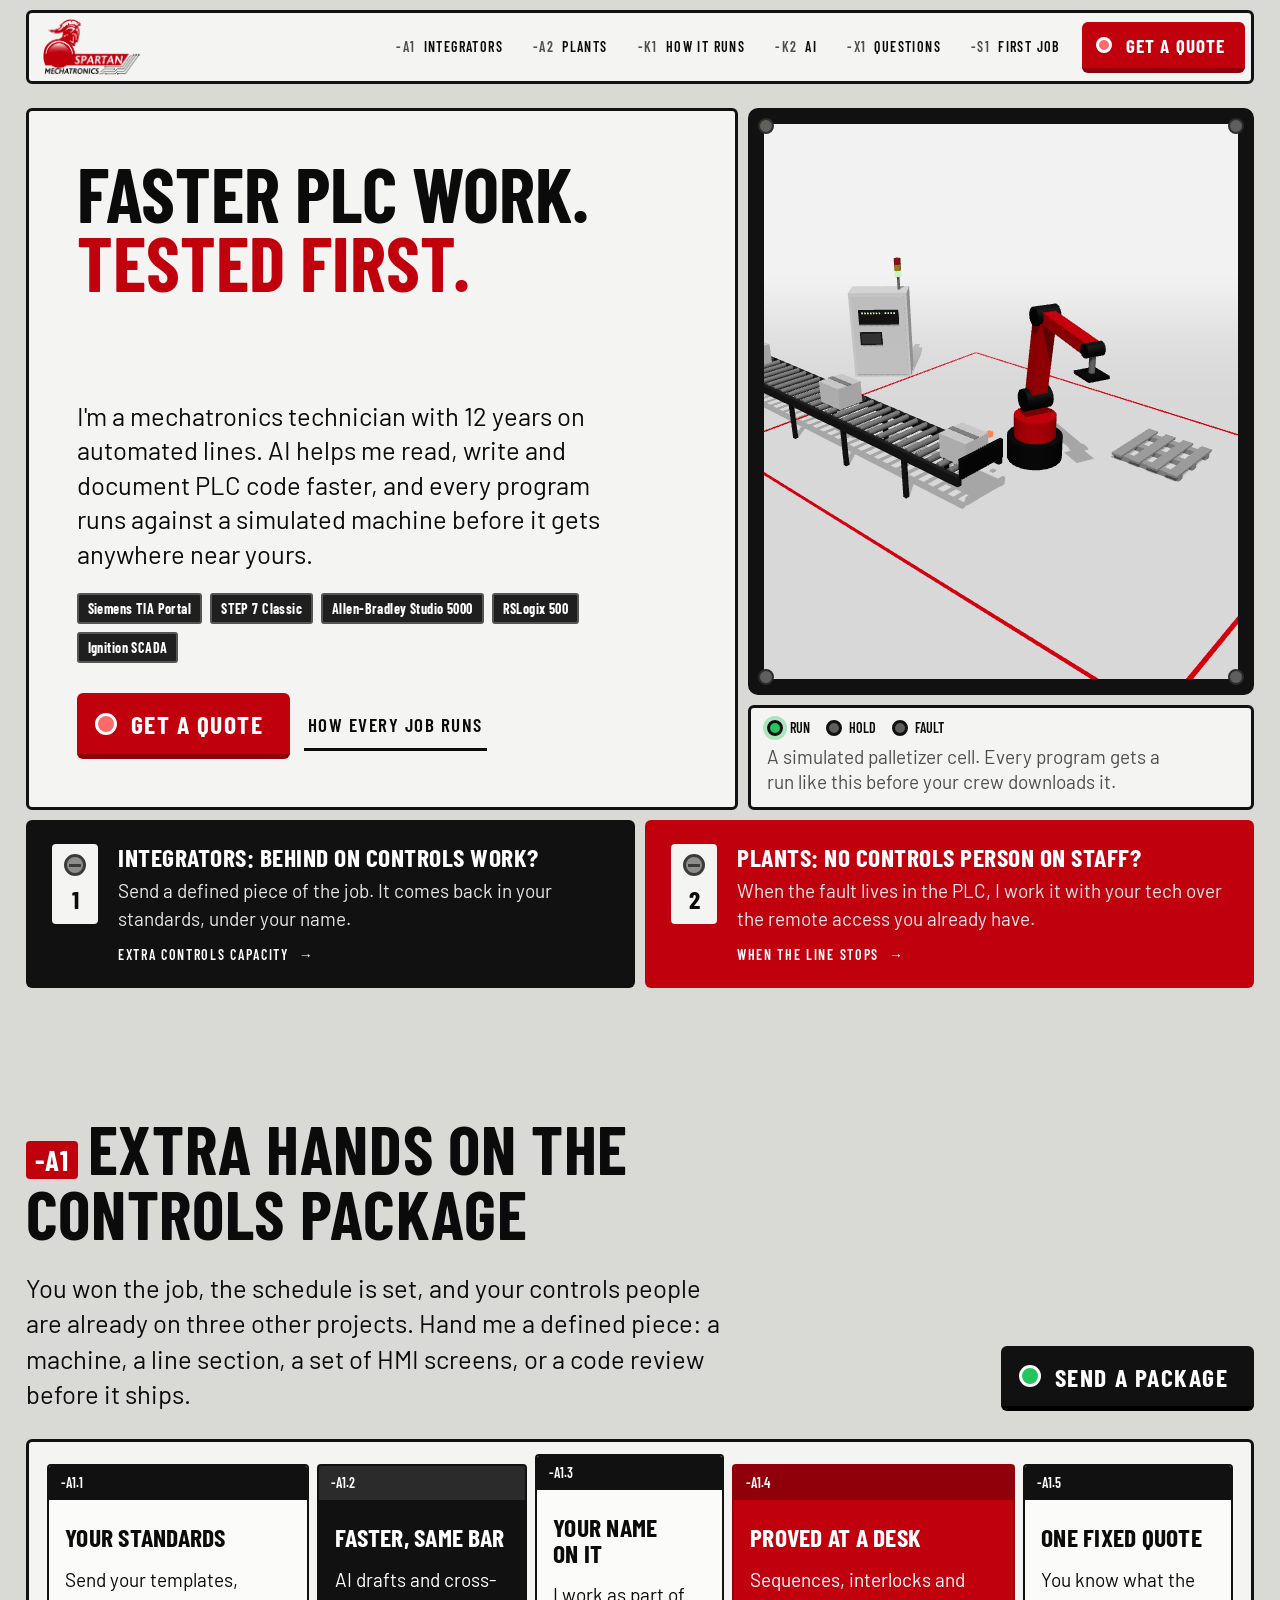
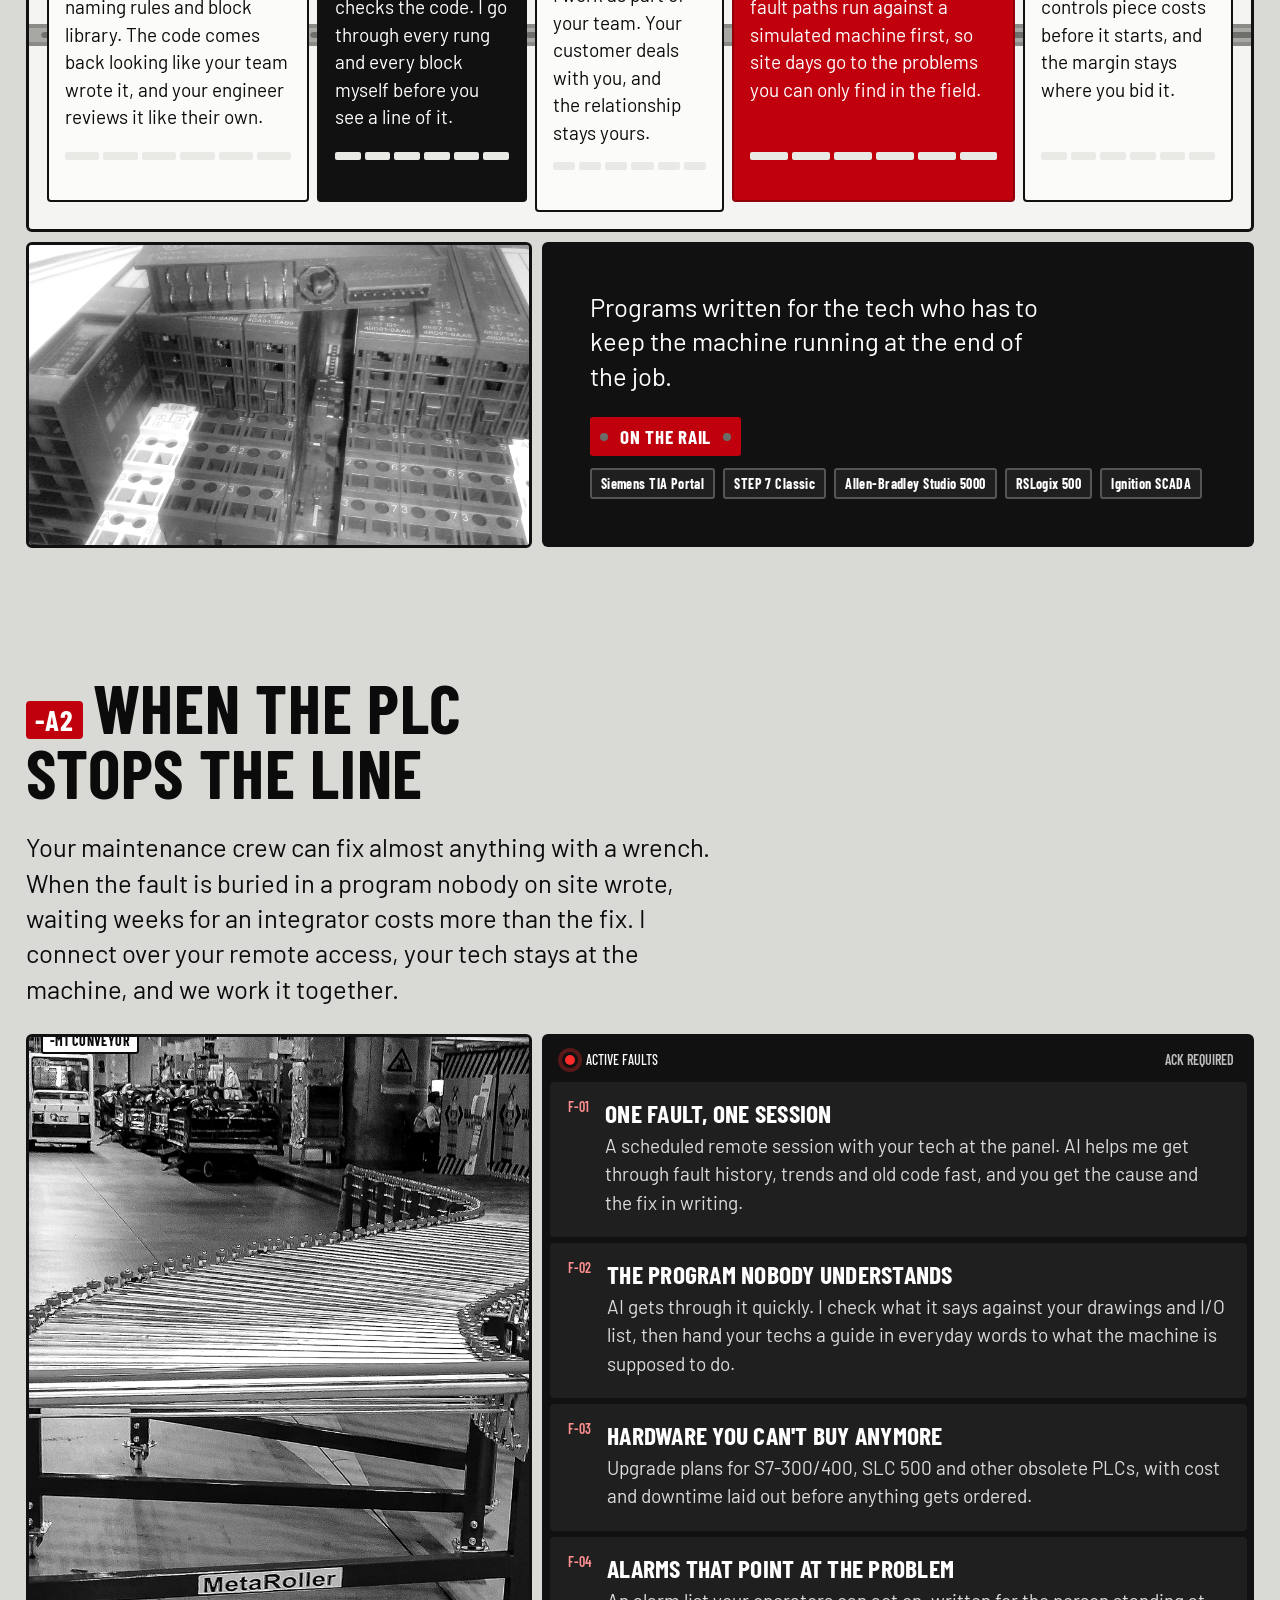
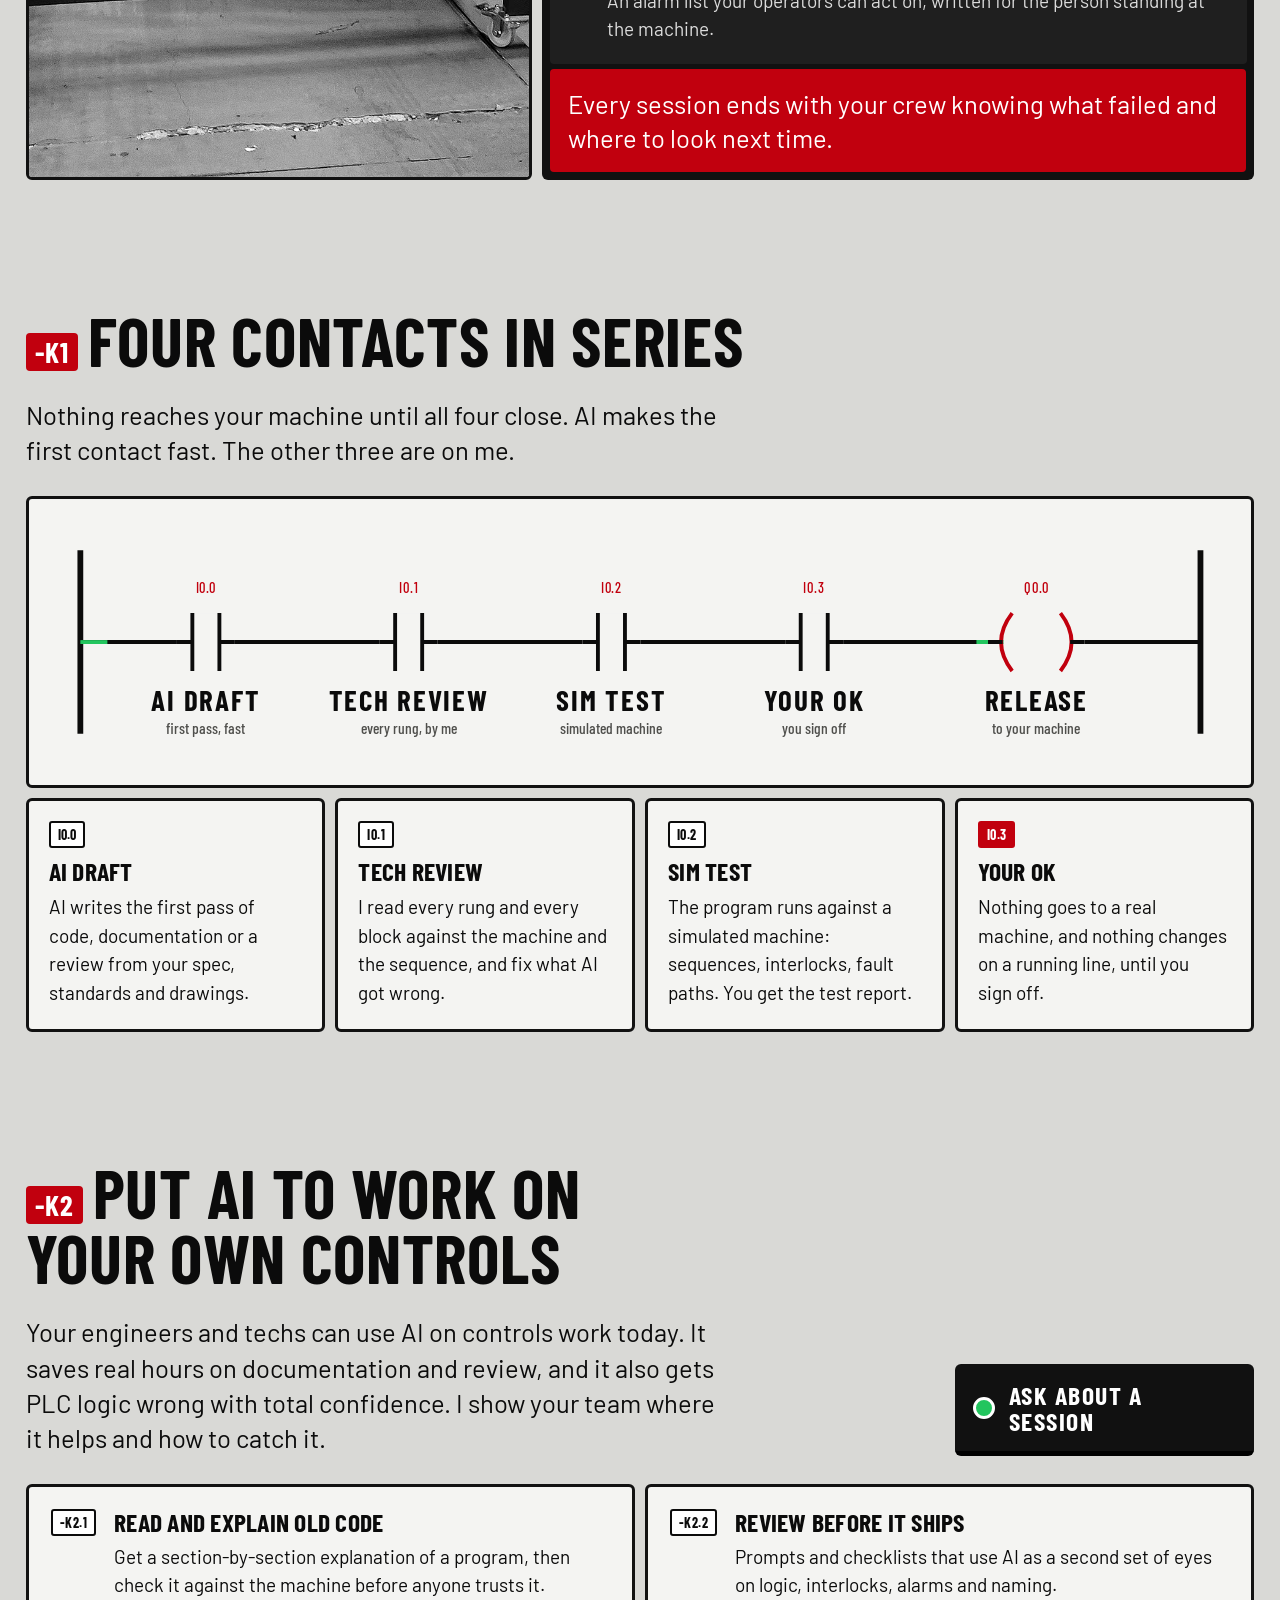
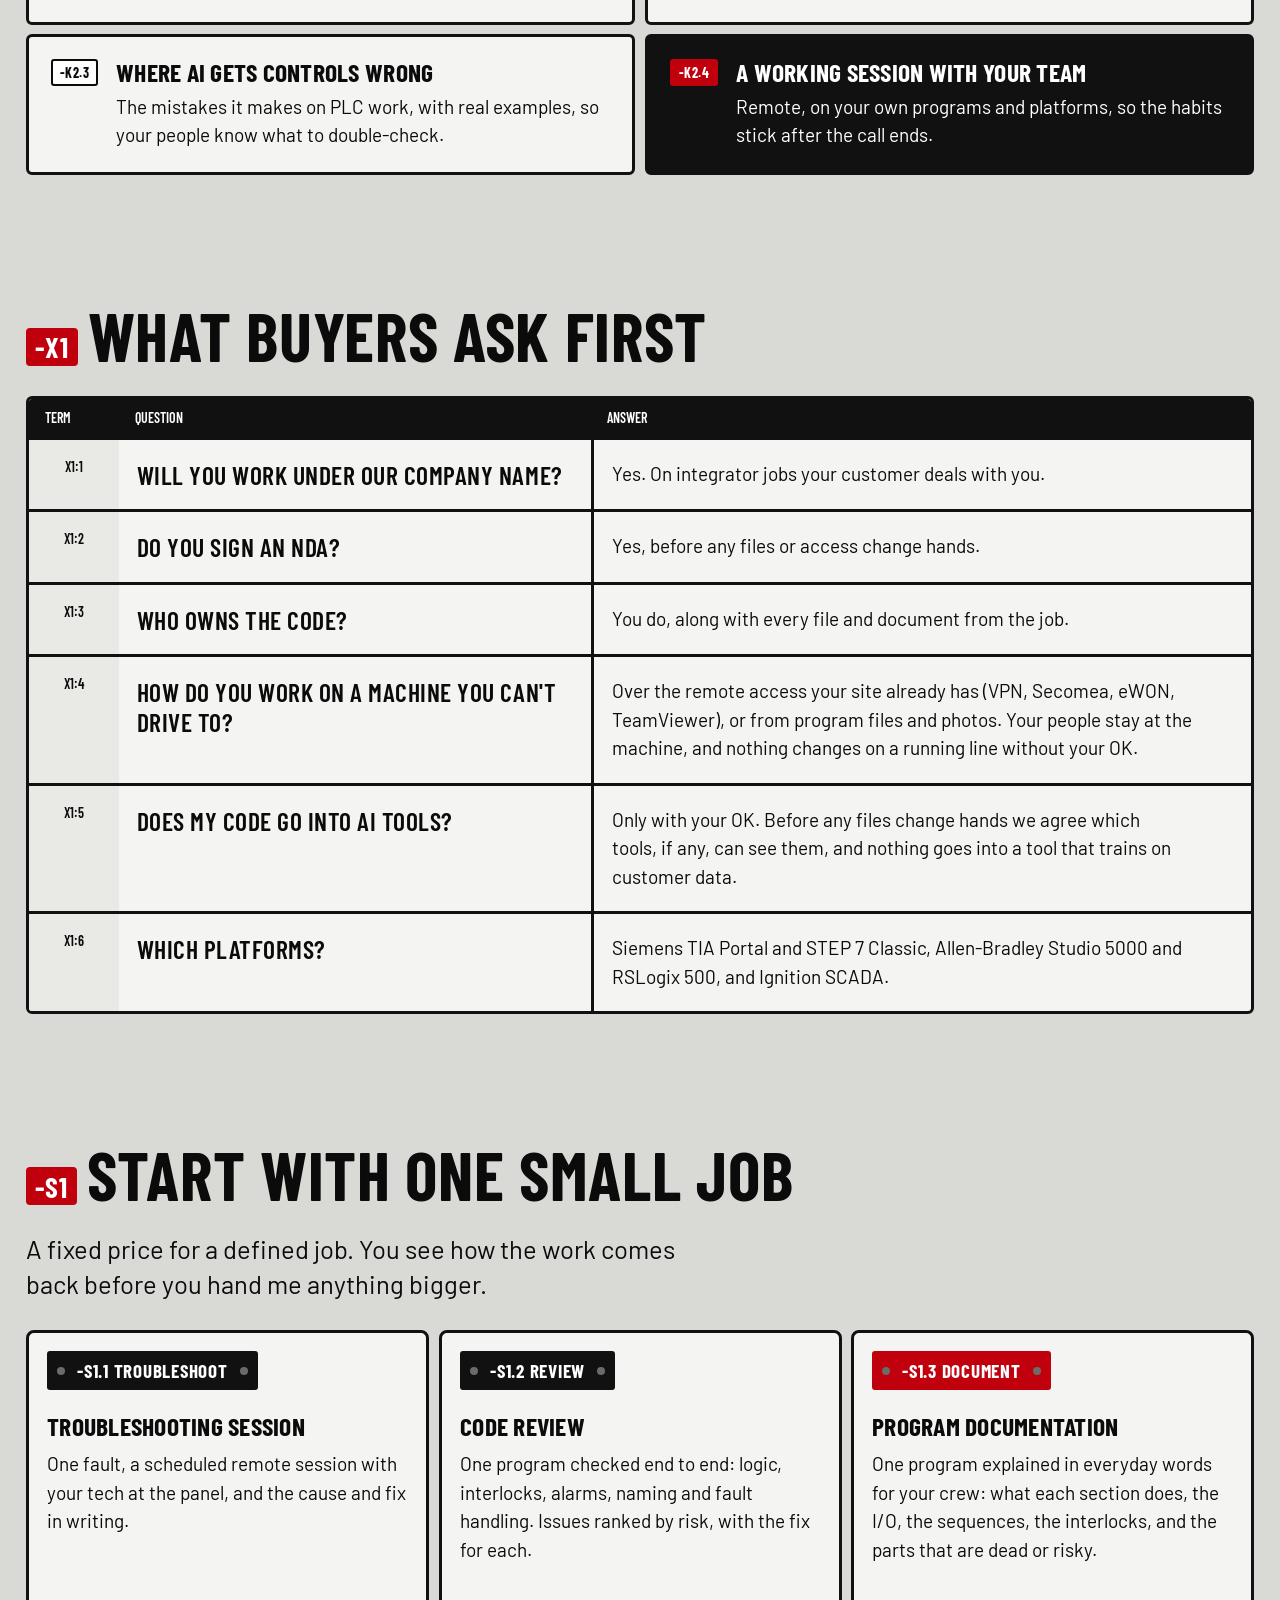
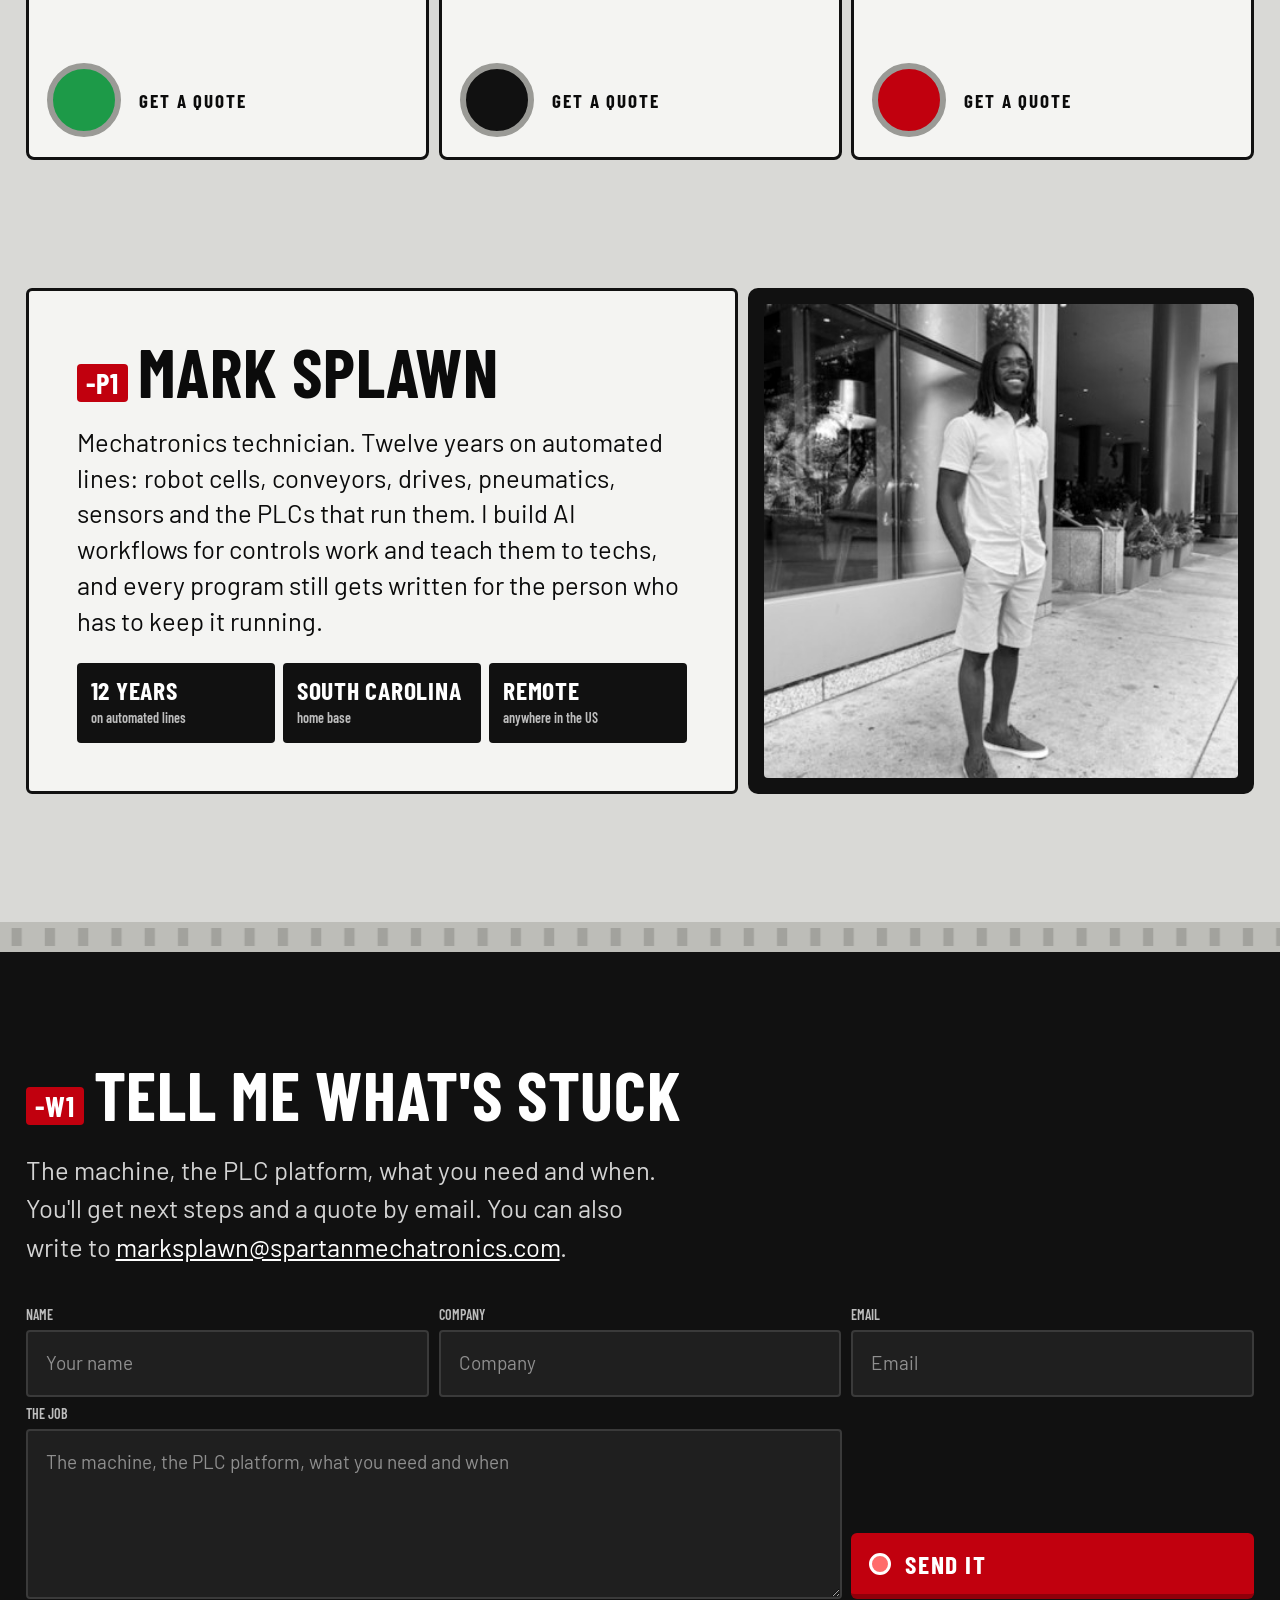
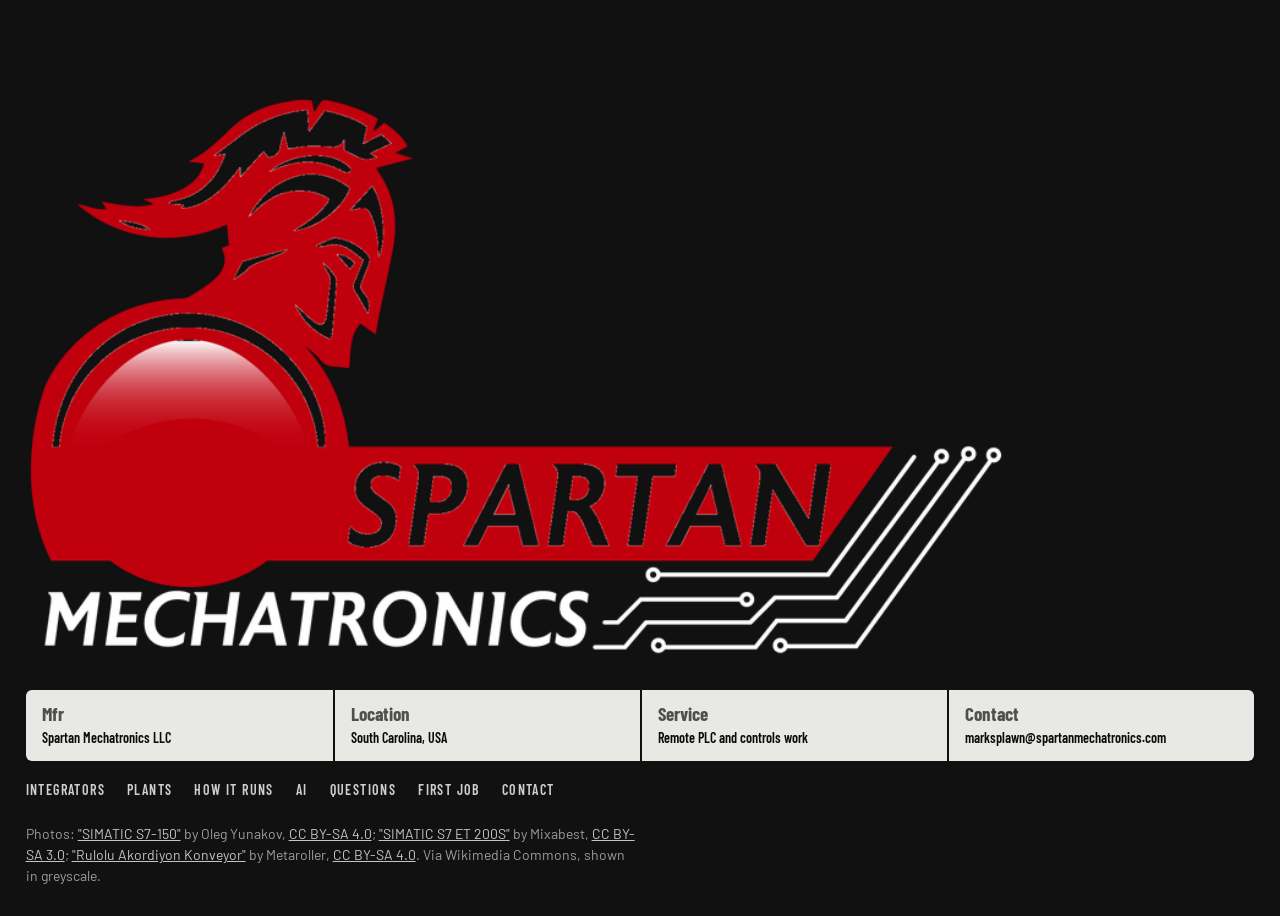
==== index.html @ 278f0cf5 "Publish spartanmechatronics.com v5.2 (from the private repo, commit 83c856f) Co-Authored-By: Claude " ====
<!doctype html>
<html lang="en">
<head>
<meta charset="utf-8">
<meta name="viewport" content="width=device-width, initial-scale=1">
<title>Spartan Mechatronics | Remote PLC programming, code review and troubleshooting, done faster with AI</title>
<meta name="description" content="Remote PLC programming, code review, troubleshooting and documentation for system integrators and plants. A mechatronics technician with 12 years on automated lines who uses AI to work faster and tests every program on a simulated machine first. Siemens TIA Portal, STEP 7, Allen-Bradley and Ignition.">
<meta property="og:title" content="Spartan Mechatronics">
<meta property="og:description" content="Remote PLC work, done faster with AI and tested on a simulated machine before it reaches yours.">
<meta property="og:image" content="https://spartanmechatronics.com/assets/logo.png">
<meta property="og:url" content="https://spartanmechatronics.com/">
<meta property="og:type" content="website">
<meta name="twitter:card" content="summary">
<meta name="twitter:title" content="Spartan Mechatronics">
<meta name="twitter:description" content="Remote PLC work, done faster with AI and tested on a simulated machine before it reaches yours.">
<meta name="theme-color" content="#d9d9d6">
<link rel="canonical" href="https://spartanmechatronics.com/">
<link rel="icon" href="assets/mark.png" type="image/png">
<script type="application/ld+json">
{"@context":"https://schema.org","@type":"ProfessionalService","name":"Spartan Mechatronics LLC","url":"https://spartanmechatronics.com/","logo":"https://spartanmechatronics.com/assets/logo.png","description":"Remote PLC programming, code review, troubleshooting and documentation for system integrators and plants, done faster with AI and tested on a simulated machine first. Siemens TIA Portal, STEP 7, Allen-Bradley Studio 5000 and RSLogix 500, Ignition SCADA.","areaServed":"US","address":{"@type":"PostalAddress","addressRegion":"SC","addressCountry":"US"},"email":"marksplawn@spartanmechatronics.com"}
</script>
<link rel="preconnect" href="https://fonts.googleapis.com">
<link rel="preconnect" href="https://fonts.gstatic.com" crossorigin>
<link href="https://fonts.googleapis.com/css2?family=Barlow+Condensed:wght@600;700&family=Barlow:wght@400;500;600&display=swap" rel="stylesheet">
<style>
:root{
  /* the enclosure: RAL 7035 grey outside, white mounting plate inside */
  --enclosure:#d9d9d6; --plate:#f4f4f2; --plate-2:#e9e9e6; --duct:#bdbdb8; --steel:#a7a7a3;
  --ink:#0b0b0b; --muted:#4f4f4c; --black:#111111; --black-2:#1f1f1f;
  --brand:#c1000e; --brand-dark:#8f000a; --lamp-green:#22c55e; --lamp-amber:#f5b20b;
  --f-plate:"Barlow Condensed","Arial Narrow",sans-serif;
  --f-body:"Barlow",system-ui,sans-serif;
  --f-tag:"Barlow Condensed","Arial Narrow",sans-serif;
  --step-small:0.875rem;
  --step-body:clamp(1.0625rem,1rem + 0.25vw,1.1875rem);
  --step-lead:clamp(1.25rem,1.1rem + 0.7vw,1.6rem);
  --step-head:clamp(2.4rem,1.4rem + 3.6vw,4.8rem);
  --step-display:clamp(2.3rem,0.6rem + 5.2vw,6.4rem);
  --m:clamp(10px,2vw,28px); --gap:10px; --ease:var(--ease-smooth-out);
  /* motion tokens (transitions.dev) */
  --duration-quick:150ms; --duration-fast:250ms; --duration-slow:400ms; --duration-very-slow:500ms;
  --ease-smooth-out:cubic-bezier(0.22,1,0.36,1); --ease-in-out:ease-in-out;
  --distance-medium:12px; --blur-medium:3px;
  /* spacing scale */
  --s-1:8px; --s-2:16px; --s-3:24px; --s-4:32px; --s-5:48px; --s-6:64px; --s-7:96px; --s-8:128px;
}
*{box-sizing:border-box}
html{scroll-behavior:smooth;overflow-x:clip}
body{overflow-x:clip}
body{margin:0;background:var(--enclosure);color:var(--ink);font-family:var(--f-body);font-size:var(--step-body);line-height:1.5;-webkit-font-smoothing:antialiased}
img{display:block;max-width:100%}
a{color:inherit}
h1,h2,h3{font-family:var(--f-plate);font-weight:700;text-transform:uppercase;letter-spacing:0.01em;line-height:.95;margin:0;text-wrap:balance}
p{margin:0;text-wrap:pretty}
.skip{position:absolute;left:-999px;top:0;background:var(--ink);color:#fff;padding:12px 16px;z-index:10}
.skip:focus{left:var(--m)}
:focus-visible{outline:3px solid var(--brand);outline-offset:3px}
[hidden]{display:none!important}

/* wire marker tag: the heat-shrink label on every conductor */
.tag{display:inline-block;font:700 var(--step-small)/1 var(--f-tag);letter-spacing:0.03em;background:#fff;color:var(--ink);padding:5px 7px 4px;border:2px solid var(--ink);border-radius:3px;white-space:nowrap}
.tag.red{background:var(--brand);border-color:var(--brand);color:#fff}
.tag.dark{background:var(--black);border-color:var(--black);color:#fff}

/* engraved nameplate: white letters cut through a black or red plate, two screws */
.plate{position:relative;display:inline-flex;align-items:center;gap:10px;background:var(--black);color:#fff;font:700 var(--step-body)/1 var(--f-plate);letter-spacing:0.04em;text-transform:uppercase;padding:10px 30px;border-radius:3px}
.plate::before,.plate::after{content:"";position:absolute;top:50%;width:8px;height:8px;margin-top:-4px;border-radius:50%;background:#6b6b68}
.plate::before{left:10px}.plate::after{right:10px}
.plate.red{background:var(--brand)}

/* pilot light */
.lamp{display:inline-block;width:16px;height:16px;border-radius:50%;background:#5d5d5a;border:3px solid var(--black);flex:none}
.lamp.on{background:var(--lamp-green);outline:4px solid rgba(34,197,94,.35)}
.lamp.amber.on{background:var(--lamp-amber);outline:4px solid rgba(245,178,11,.35)}
.lamp.red.on{background:#ff2a2a;outline:4px solid rgba(255,42,42,.3)}

/* illuminated pushbutton: the call to action */
.pb{display:inline-flex;align-items:center;gap:14px;text-decoration:none;font:700 var(--step-lead)/1 var(--f-plate);letter-spacing:0.06em;text-transform:uppercase;color:#fff;background:var(--brand);padding:18px 26px 17px 18px;border:0;border-bottom:5px solid var(--brand-dark);border-radius:6px;cursor:pointer;transition:transform .12s var(--ease),background var(--duration-quick) var(--ease-smooth-out)}
.pb .lens{width:22px;height:22px;border-radius:50%;background:#ff6b6b;border:3px solid #fff;flex:none;transition:background var(--duration-quick) var(--ease-smooth-out)}
.pb:hover .lens{background:#fff}
.pb:active{transform:translateY(3px)}
.pb.black{background:var(--black);border-bottom-color:#000}
.pb.black .lens{background:var(--lamp-green)}

/* DIN rail and wire duct, drawn as inline SVG strips */
.rail,.duct{display:block;width:100%}
.rail{height:22px}
.duct{height:30px}

/* ---------- header: the panel door ---------- */
.door-bar{position:sticky;top:0;z-index:6;background:var(--enclosure);padding:10px var(--m)}
.door-bar .in{display:grid;grid-template-columns:auto 1fr auto;align-items:center;gap:var(--gap);background:var(--plate);border:3px solid var(--black);border-radius:6px;padding:6px 6px 6px 14px}
.door-bar .logo img{height:56px;width:auto}
.door-bar nav{display:flex;justify-content:flex-end;gap:6px;flex-wrap:wrap}
.door-bar nav a{display:flex;align-items:center;gap:8px;text-decoration:none;font:600 var(--step-small)/1 var(--f-plate);letter-spacing:0.1em;text-transform:uppercase;padding:12px 12px;border-radius:4px;transition:background var(--duration-quick) var(--ease-smooth-out),color var(--duration-quick) var(--ease-smooth-out)}
.door-bar nav a span{font:600 var(--step-small)/1 var(--f-tag);color:var(--muted)}
.door-bar nav a:hover{background:var(--black);color:#fff}
.door-bar nav a:hover span{color:#bbb}
.door-bar .pb{font-size:var(--step-body);padding:14px 20px 13px 14px}
.door-bar .pb .lens{width:16px;height:16px}

/* ---------- hero ---------- */
.hero{display:grid;grid-template-columns:repeat(12,1fr);gap:var(--gap);padding:14px var(--m) 0}
.hero .lead{grid-column:1/8;background:var(--plate);border:3px solid var(--black);border-radius:6px;padding:var(--s-5);display:flex;flex-direction:column;justify-content:space-between;gap:30px;min-height:min(78svh,760px)}
.hero .ident{display:flex;flex-wrap:wrap;gap:8px;align-items:center}
.hero h1{font-size:var(--step-display);line-height:.9;letter-spacing:0}
.hero h1 .l{display:block;white-space:nowrap}
.hero h1 .l2{color:var(--brand)}
.hero .sub{font-size:var(--step-lead);line-height:1.35;max-width:40ch}
.hero .sub{margin-top:auto}
.hero-pl{margin-top:-8px}
.hero .acts{display:flex;flex-wrap:wrap;gap:14px;align-items:center}
.hero .acts .link{font:600 var(--step-body)/1 var(--f-plate);letter-spacing:0.08em;text-transform:uppercase;text-decoration:none;padding:14px 4px;border-bottom:3px solid var(--ink);transition:color var(--duration-quick) var(--ease-smooth-out),border-color var(--duration-quick) var(--ease-smooth-out)}
.hero .acts .link:hover{color:var(--brand);border-color:var(--brand)}

/* the panel viewing window holding the 3D cell */
.window{grid-column:8/13;display:flex;flex-direction:column;gap:var(--gap)}
.window .bezel{position:relative;flex:1;min-height:420px;background:var(--black);border-radius:10px;padding:16px}
.window .bezel::before,.window .bezel::after,.window .screws::before,.window .screws::after{content:"";position:absolute;width:12px;height:12px;border-radius:50%;background:#5f5f5c;border:2px solid #2c2c2a;z-index:3}
.window .bezel::before{top:10px;left:10px}.window .bezel::after{top:10px;right:10px}
.window .screws::before{bottom:10px;left:10px}.window .screws::after{bottom:10px;right:10px}
.window .glass{position:relative;width:100%;height:100%;min-height:388px;overflow:hidden;border-radius:4px;background:#f2f2f2}
.window .glass img{position:absolute;inset:0;width:100%;height:100%;object-fit:cover;filter:grayscale(1) contrast(1.05)}
.window .status{display:flex;flex-wrap:wrap;gap:8px 18px;align-items:center;justify-content:space-between;background:var(--plate);border:3px solid var(--black);border-radius:6px;padding:12px 16px}
.window .status .lamps{display:flex;gap:16px;align-items:center;font:600 var(--step-small)/1 var(--f-tag)}
.window .status .lamps span{display:flex;gap:7px;align-items:center}
.window .status p{font-size:var(--step-body);line-height:1.35;color:var(--muted);max-width:36ch}

/* terminal strip: the jump links to the two buyers */
.strip{padding:var(--gap) var(--m) 0;display:grid;grid-template-columns:1fr 1fr;gap:var(--gap)}
.term{position:relative;display:grid;grid-template-columns:auto 1fr;gap:6px 20px;align-items:start;text-decoration:none;background:var(--black);color:#fff;border-radius:6px;padding:24px 26px 26px;overflow:hidden;transition:background var(--duration-quick) var(--ease-smooth-out)}
.term.red{background:var(--brand)}
.term .num{grid-row:1/4;display:flex;flex-direction:column;align-items:center;gap:10px;background:var(--plate);color:var(--ink);border-radius:4px;padding:10px 12px 12px;font:700 var(--step-lead)/1 var(--f-plate)}
.term .num i{display:block;width:22px;height:22px;border-radius:50%;background:#8d8d89;border:3px solid #3b3b39;position:relative;transition:transform var(--duration-fast) var(--ease-smooth-out)}
.term .num i::after{content:"";position:absolute;left:2px;right:2px;top:50%;height:3px;margin-top:-1.5px;background:#3b3b39}
.term:hover .num i{transform:rotate(90deg)}
.term h2{font-size:var(--step-lead);line-height:1.05;letter-spacing:0.02em}
.term p{color:#e6e6e6;max-width:46ch}
.term .go{font:600 var(--step-small)/1 var(--f-plate);letter-spacing:0.12em;text-transform:uppercase;margin-top:8px;display:flex;gap:10px;align-items:center}
.term .go b{display:inline-block;transition:transform var(--duration-fast) var(--ease-smooth-out)}
.term:hover .go b{transform:translateX(6px)}

/* ---------- sections ---------- */
section{margin-top:var(--s-8)}
.sec{padding:0 var(--m)}
.sec-head{display:grid;grid-template-columns:repeat(12,1fr);gap:var(--gap);align-items:end;margin-bottom:28px}
h2 .dt{display:inline-block;vertical-align:.12em;font-size:.42em;line-height:1;padding:.18em .32em .14em;margin-right:.35em;background:var(--brand);color:#fff;border-radius:4px;letter-spacing:.02em}
.sec-head h2{grid-column:1/9;font-size:var(--step-head)}
.sec-head p{grid-column:1/8;font-size:var(--step-lead);line-height:1.38;max-width:50ch;margin-top:14px}
.sec-head .pb{grid-column:10/13;grid-row:2;justify-self:end;align-self:end}

/* integrators: modules snapped onto a DIN rail */
.rack{position:relative;background:var(--plate);border:3px solid var(--black);border-radius:6px;padding:22px 18px 26px}
.rack .rail{position:absolute;left:0;right:0;top:50%;margin-top:-11px}
.modules{position:relative;display:grid;grid-template-columns:1.25fr 1fr 0.9fr 1.35fr 1fr;gap:8px;align-items:stretch}
.module.m-dark{background:var(--black);color:#fff;border-color:var(--black)}
.module.m-dark .face{background:#2b2b2b}
.module.m-red{background:var(--brand);color:#fff;border-color:var(--brand-dark)}
.module.m-red .face{background:var(--brand-dark)}
.module.m-tall{margin-top:-10px;margin-bottom:-10px}
.module{position:relative;display:flex;flex-direction:column;background:#fbfbfa;border:2px solid var(--black);border-radius:4px;overflow:hidden;min-height:330px}
.module .face{display:flex;justify-content:space-between;align-items:center;background:var(--black);color:#fff;padding:10px 12px;font:600 var(--step-small)/1 var(--f-tag)}
.module .body{padding:var(--s-3) var(--s-2);display:grid;grid-template-rows:auto auto 1fr auto;gap:var(--s-2);flex:1}
.module h3{font-size:var(--step-lead);line-height:1}
.module p{font-size:var(--step-body);line-height:1.45}
.module .vent{align-self:end;display:grid;grid-template-columns:repeat(6,1fr);gap:4px}
.module .vent i{display:block;height:8px;border-radius:2px;background:var(--plate-2)}
.rack-photo{display:grid;grid-template-columns:repeat(12,1fr);gap:var(--gap);margin-top:var(--gap)}
.rack-photo figure{grid-column:1/6;margin:0;position:relative;min-height:300px;border:3px solid var(--black);border-radius:6px;overflow:hidden}
.rack-photo figure img{position:absolute;inset:0;width:100%;height:100%;object-fit:cover;filter:grayscale(1) contrast(1.05)}
.rack-photo .note{grid-column:6/13;background:var(--black);color:#fff;border-radius:6px;padding:var(--s-5);display:flex;flex-direction:column;justify-content:space-between;gap:24px}
.rack-photo .note p{font-size:var(--step-lead);line-height:1.35;max-width:36ch}
.platforms{display:flex;flex-wrap:wrap;gap:8px}
.platforms .tag{background:var(--black-2);border-color:#555;color:#fff;padding:7px 9px 6px}

/* plants: the fault log */
.plants{display:grid;grid-template-columns:repeat(12,1fr);gap:var(--gap)}
.plants figure{grid-column:1/6;margin:0;position:relative;min-height:460px;border:3px solid var(--black);border-radius:6px;overflow:hidden}
.plants figure img{position:absolute;inset:0;width:100%;height:100%;object-fit:cover;filter:grayscale(1) contrast(1.05)}
.plants figure figcaption{position:absolute;left:12px;bottom:12px}
.log{grid-column:6/13;background:var(--black);color:#fff;border-radius:6px;padding:8px;display:flex;flex-direction:column;gap:6px}
.log .bar{display:flex;justify-content:space-between;align-items:center;padding:10px 12px 8px;font:600 var(--step-small)/1 var(--f-tag);color:#bdbdbd}
.log .bar b{display:flex;gap:8px;align-items:center;color:#fff;font-weight:500}
.fault{display:grid;grid-template-columns:auto 1fr;gap:6px 16px;background:var(--black-2);border-radius:4px;padding:18px 18px 20px;transition:background var(--duration-quick) var(--ease-smooth-out)}
.fault:hover{background:#2a2a2a}
.fault .code{grid-row:1/3;display:flex;flex-direction:column;align-items:center;gap:var(--s-1);font:600 var(--step-small)/1 var(--f-tag);color:#ff8f8f}
.fault h3{font-size:var(--step-lead);line-height:1}
.fault p{color:#dcdcdc;max-width:58ch}
.log .ack{background:var(--brand);border-radius:4px;padding:18px;font-size:var(--step-lead);line-height:1.3}

/* how every job runs: one ladder rung, power flowing left to right */
.rung-wrap{background:var(--plate);border:3px solid var(--black);border-radius:6px;padding:var(--s-4)}
.rung{width:100%;height:auto;display:block;overflow:visible}
.rung .rl{stroke:var(--ink);stroke-width:6}
.rung .w{stroke:var(--ink);stroke-width:4;fill:none}
.rung .flow{stroke:var(--lamp-green);stroke-width:4;fill:none;stroke-dasharray:28 900;stroke-dashoffset:0;animation:flow 4.8s linear infinite}
@keyframes flow{from{stroke-dashoffset:0}to{stroke-dashoffset:-928}}
.rung .c{stroke:var(--ink);stroke-width:4;fill:none}
.rung .cbar{fill:var(--plate);transition:fill var(--duration-quick) var(--ease-smooth-out)}
.rung .k{animation:close 4.8s linear infinite}
.rung .k1{animation-delay:0s}.rung .k2{animation-delay:.8s}.rung .k3{animation-delay:1.6s}.rung .k4{animation-delay:2.4s}
@keyframes close{0%,8%{fill:var(--plate)}12%,88%{fill:var(--lamp-green)}92%,100%{fill:var(--plate)}}
.rung .coil{stroke:var(--brand);stroke-width:4;fill:none}
.rung text{font-family:var(--f-plate);font-weight:700;letter-spacing:.06em;fill:var(--ink)}
.rung .lbl{font-size:30px}
.rung .sub{font-family:var(--f-tag);font-weight:500;font-size:16px;letter-spacing:0;fill:var(--muted)}
.rung .addr{font-family:var(--f-tag);font-weight:500;font-size:15px;fill:var(--brand)}
.steps{display:grid;grid-template-columns:repeat(4,1fr);gap:var(--gap);margin-top:var(--gap)}
.step .tag,.ai .card .tag{align-self:flex-start;justify-self:start}
.step{background:var(--plate);border:3px solid var(--black);border-radius:6px;padding:20px 20px 22px;display:flex;flex-direction:column;gap:10px}
.step h3{font-size:var(--step-lead);line-height:1}

/* AI for your team */
.ai{display:grid;grid-template-columns:repeat(12,1fr);gap:var(--gap)}
.ai .card{grid-column:span 6;display:grid;grid-template-columns:auto 1fr;gap:8px 18px;background:var(--plate);border:3px solid var(--black);border-radius:6px;padding:22px}
.ai .card .tag{grid-row:1/3;align-self:start}
.ai .card h3{font-size:var(--step-lead);line-height:1}
.ai .card.dark{background:var(--black);color:#fff;border-color:var(--black)}

/* questions: a terminal schedule */
.sched{background:var(--plate);border:3px solid var(--black);border-radius:6px;overflow:hidden}
.sched .row{display:grid;grid-template-columns:90px minmax(0,5fr) minmax(0,7fr);border-top:3px solid var(--black)}
.sched .row:first-child{border-top:0}
.sched .row.hd{background:var(--black);color:#fff;font:600 var(--step-small)/1 var(--f-tag)}
.sched .row.hd div{padding:12px 16px}
.sched .t{display:flex;align-items:flex-start;justify-content:center;padding:20px 8px;font:600 var(--step-small)/1 var(--f-tag);background:var(--plate-2)}
.sched .q{padding:20px 18px;font:600 var(--step-lead)/1.15 var(--f-plate);letter-spacing:0.02em;text-transform:uppercase}
.sched .a{padding:20px 18px;border-left:3px solid var(--black)}

/* first job: three pushbutton stations */
.stations{display:grid;grid-template-columns:repeat(3,1fr);gap:var(--gap)}
.station{position:relative;display:grid;grid-template-rows:auto auto auto 1fr;justify-items:start;background:var(--plate);border:3px solid var(--black);border-radius:8px;padding:18px 18px 20px;min-height:430px}
.station .legend{align-self:flex-start}
.station h3{font-size:var(--step-lead);margin-top:var(--s-3)}
.station p{margin-top:12px;max-width:34ch}
.station .press{align-self:end;padding-top:var(--s-3);display:flex;align-items:center;gap:18px;text-decoration:none;font:700 var(--step-body)/1 var(--f-plate);letter-spacing:0.1em;text-transform:uppercase}
.station .knob{width:74px;height:74px;border-radius:50%;background:var(--black);border:6px solid #9a9a96;flex:none;transition:transform .12s var(--ease)}
.station.green .knob{background:#1d9a48}
.station.red .knob{background:var(--brand)}
.station .press:hover .knob{transform:scale(.96)}
.station .press:active .knob{transform:scale(.9)}

/* who */
.who{display:grid;grid-template-columns:repeat(12,1fr);gap:var(--gap);align-items:stretch}
.who .txt{grid-column:1/8;background:var(--plate);border:3px solid var(--black);border-radius:6px;padding:var(--s-5);display:flex;flex-direction:column;gap:20px}
.who h2{font-size:var(--step-head)}
.who .txt p{font-size:var(--step-lead);line-height:1.4;max-width:46ch}
.facts{display:grid;grid-template-columns:repeat(3,1fr);gap:8px;margin-top:auto}
.facts div{background:var(--black);color:#fff;border-radius:4px;padding:14px 14px 16px;font:600 var(--step-small)/1.3 var(--f-tag);color:#bdbdbd}
.facts b{display:block;color:#fff;font:700 var(--step-lead)/1 var(--f-plate);letter-spacing:.03em;text-transform:uppercase;margin-bottom:6px}
.who figure{grid-column:8/13;margin:0;position:relative;background:var(--black);border-radius:10px;padding:16px;overflow:hidden}
.who figure img{width:100%;height:100%;object-fit:cover;filter:grayscale(1) contrast(1.05);border-radius:4px;aspect-ratio:1/1}

/* contact: the work order */
.contact{background:var(--black);color:#fff;padding:var(--s-7) 0 var(--s-7)}
.contact .inner{padding:0 var(--m);display:grid;grid-template-columns:repeat(12,1fr);gap:var(--gap)}
.contact .ident{grid-column:1/13;display:flex;gap:8px;flex-wrap:wrap}
.contact h2{grid-column:1/9;font-size:var(--step-head);margin-top:14px}
.contact .intro{grid-column:1/8;margin-top:14px;font-size:var(--step-lead);color:#d4d4d4;max-width:46ch;overflow-wrap:anywhere}
.contact .intro a{color:#fff}
.form{grid-column:1/13;display:grid;grid-template-columns:repeat(3,1fr);gap:var(--gap);margin-top:var(--s-4)}
.field{display:flex;flex-direction:column;gap:8px}
.field label{font:600 var(--step-small)/1 var(--f-tag);color:#bdbdbd}
.field.wide{grid-column:span 2}
.form input,.form textarea{font:400 var(--step-body)/1.4 var(--f-body);background:var(--black-2);color:#fff;border:2px solid #3a3a3a;border-radius:4px;padding:18px 18px;min-height:64px;resize:vertical;transition:border-color var(--duration-quick) var(--ease-smooth-out),background var(--duration-quick) var(--ease-smooth-out);width:100%}
.form textarea{min-height:170px}
.form input::placeholder,.form textarea::placeholder{color:#8f8f8f}
.form input:focus,.form textarea:focus{border-color:var(--brand);background:#262626;outline:none}
.form .send{display:flex;flex-direction:column;justify-content:flex-end;gap:8px}
.form button{width:100%;justify-content:flex-start;font-size:var(--step-lead);min-height:64px}
.form button:disabled{opacity:.7;cursor:wait}
.form .hp{position:absolute;left:-9999px;width:1px;height:1px;opacity:0} /* taste-skill-ignore: off-screen spam trap, not a divider */
/* invalid field: shake and a red edge that reverts (transitions.dev error state shake) */
:root{--shake-distance:6px;--shake-overshoot:4px;--shake-dur-a:80ms;--shake-dur-b:60ms;--shake-ease:cubic-bezier(0.22,1,0.36,1);--revert-hold:3000ms;--revert-dur:280ms}
.form .t-input{will-change:transform}
.form .t-input.is-error{border-color:var(--brand);transition:border-color var(--revert-dur,280ms) ease-out}
.form .t-input.is-shaking{animation:t-input-shake calc(var(--shake-dur-a) * 2 + var(--shake-dur-b) * 2) linear}
@keyframes t-input-shake{
  0%{transform:translateX(0);animation-timing-function:var(--shake-ease)}
  28.57%{transform:translateX(var(--shake-distance));animation-timing-function:var(--shake-ease)}
  57.14%{transform:translateX(calc(var(--shake-distance) * -1));animation-timing-function:var(--shake-ease)}
  78.57%{transform:translateX(var(--shake-overshoot));animation-timing-function:var(--shake-ease)}
  100%{transform:translateX(0)}
}
.field{position:relative}
.field .why{position:absolute;right:0;top:0;font:600 var(--step-small)/1 var(--f-tag);color:#ff8f8f;opacity:0;visibility:hidden;transition:opacity var(--revert-dur) ease-out,visibility 0s linear var(--revert-dur)}
.field.is-error .why{opacity:1;visibility:visible;transition:opacity var(--revert-dur) ease-out,visibility 0s linear 0s}
/* the reply arrives with a text reveal instead of snapping in */
.form-msg:not([hidden]){animation:msg-in var(--duration-very-slow) var(--ease-in-out) both}
@keyframes msg-in{from{opacity:0;transform:translateY(var(--distance-medium));filter:blur(var(--blur-medium))}}
.form-msg{grid-column:1/13;margin-top:28px;background:var(--black-2);border-radius:4px;padding:24px;font-size:var(--step-lead);line-height:1.35}
.form-msg.err{border-left:6px solid var(--brand)}
.form-msg a{color:#fff}

/* footer: the rating plate */
footer{background:var(--black);color:#fff;padding:0 var(--m) 30px}
footer .big{display:block;width:min(100%,980px);height:auto}
.rating{display:grid;grid-template-columns:repeat(4,1fr);gap:0;margin-top:var(--s-4);background:#e8e8e5;color:var(--ink);border-radius:6px;overflow:hidden;font:600 var(--step-small)/1.35 var(--f-tag)}
.rating div{padding:14px 16px;border-left:2px solid var(--black)}
.rating div:first-child{border-left:0}
.rating b{display:block;font:700 var(--step-body)/1 var(--f-plate);color:var(--muted);margin-bottom:6px}
.rating a{text-decoration:none;overflow-wrap:anywhere}
.foot-links{display:flex;gap:22px;flex-wrap:wrap;margin-top:22px;font:600 var(--step-small)/1 var(--f-plate);letter-spacing:.1em;text-transform:uppercase}
.foot-links a{text-decoration:none;color:#cfcfcf}
.foot-links a:hover{color:#fff}
.credits{margin-top:26px;font-size:var(--step-small);color:#9d9d9d;max-width:80ch;overflow-wrap:anywhere}
.credits a{color:#c4c4c4}

/* hero 3D cell (assets/hero3d.js); the photo stays underneath as the fallback */
.hero3d{position:absolute;inset:0;width:100%;height:100%;display:block;opacity:0;transition:opacity var(--duration-slow) var(--ease-in-out)}
.has-3d .hero3d{opacity:1}
.glass.has-3d img{opacity:0;transition:opacity var(--duration-slow) var(--ease-in-out)}

/* 3D tilt with glare (transitions.dev card tilt), mouse only */
:root{--tilt-perspective:1000px;--tilt-return:1000ms;--tilt-return-ease:cubic-bezier(0.22,1,0.36,1);--tilt-follow:400ms;--tilt-follow-ease:cubic-bezier(0.22,1,0.36,1);--tilt-glare-opacity:0.32;--tilt-glare-fade:300ms;--tilt-glare-ease:cubic-bezier(0.22,1,0.36,1)}
.t-tilt-card{transform:perspective(var(--tilt-perspective)) rotateX(var(--tilt-rx,0deg)) rotateY(var(--tilt-ry,0deg));transform-style:preserve-3d;transition:transform var(--tilt-return) var(--tilt-return-ease),background var(--duration-quick) var(--ease-smooth-out);will-change:transform}
.t-tilt-card.is-tilting{transition:transform var(--tilt-follow) var(--tilt-follow-ease),background var(--duration-quick) var(--ease-smooth-out)}
.t-tilt-card>*:not(.t-tilt-glare):not(img){position:relative;z-index:1}
.t-tilt-glare{position:absolute;inset:0;pointer-events:none;opacity:0;mix-blend-mode:screen;z-index:0;border-radius:inherit;background:radial-gradient(circle 95px at var(--tilt-gx,50%) var(--tilt-gy,50%),rgba(255,255,255,0.48),rgba(255,255,255,0.06) 52%,rgba(255,255,255,0) 84%),radial-gradient(circle 220px at var(--tilt-gx,50%) var(--tilt-gy,50%),rgba(255,255,255,0.2),rgba(255,255,255,0) 78%);transition:opacity var(--tilt-glare-fade) var(--tilt-glare-ease)} /* taste-skill-ignore: pointer light, not a fill */
.t-tilt-card.is-hover .t-tilt-glare{opacity:var(--tilt-glare-opacity)}
.plate-light .t-tilt-glare{mix-blend-mode:soft-light}

@media (max-width:1100px){
  .modules{grid-template-columns:1fr}
  .module{flex-direction:row;min-height:0}
  .module.m-tall{margin:0}
  .module .face{flex-direction:column;justify-content:center;writing-mode:vertical-rl;transform:rotate(180deg);padding:14px 10px}
  .module .vent{display:none}
  .rack .rail{display:none}
  .steps{grid-template-columns:1fr 1fr}
}
@media (max-width:1000px){
  .hero .lead,.window{grid-column:1/13}
  .hero .lead{min-height:0}
  .window .bezel{min-height:380px}
  .sec-head h2,.sec-head p{grid-column:1/13}
  .sec-head .pb{grid-column:1/13;grid-row:auto;justify-self:start;margin-top:18px}
  .rack-photo figure,.rack-photo .note,.plants figure,.log{grid-column:1/13}
  .ai .card{grid-column:1/13}
  .stations{grid-template-columns:1fr}
  .station{min-height:0}
  .who .txt,.who figure{grid-column:1/13}
  .who figure{max-width:460px}
  .rating{grid-template-columns:1fr 1fr}
  .rating div:nth-child(3){border-left:0}
  .rating div:nth-child(n+3){border-top:2px solid var(--black)}
}
@media (max-width:760px){
  :root{--gap:8px;--s-8:96px;--s-7:64px;--s-5:24px;--s-4:16px}
  .door-bar nav{display:none}
  .door-bar .in{grid-template-columns:1fr auto}
  .door-bar .logo img{height:46px}
  .hero h1 .l{white-space:normal}
  .strip{grid-template-columns:1fr}
  .steps{grid-template-columns:1fr}
  .sched .row{grid-template-columns:56px 1fr}
  .sched .a{grid-column:2;border-left:0;padding-top:0}
  .sched .row.hd div:last-child{display:none}
  .form{grid-template-columns:1fr}
  .field.wide{grid-column:auto}
  .facts{grid-template-columns:1fr 1fr}
  .rating{grid-template-columns:1fr}
  .rating div{border-left:0;border-top:2px solid var(--black)}
  .rating div:first-child{border-top:0}
  .window .bezel{min-height:300px;padding:12px}
  .window .glass{min-height:276px}
  .rung-wrap{overflow-x:auto}
  .rung{width:760px;max-width:none}
}
@media (prefers-reduced-motion:reduce){
  .form .t-input{animation:none!important;transform:none!important}
  .form-msg:not([hidden]){animation:none}
  .rung .flow,.rung .k{animation:none}
  .rung .k{fill:var(--lamp-green)}
  .t-tilt-card{transform:none!important;transition:none!important}
  .hero3d,.term .num i,.term .go b{transition:none}
}
</style>
</head>
<body>
<a class="skip" href="#main">Skip to content</a>

<svg width="0" height="0" style="position:absolute" aria-hidden="true">
  <defs>
    <pattern id="railslots" width="44" height="22" patternUnits="userSpaceOnUse">
      <rect width="44" height="22" fill="#a7a7a3"/>
      <rect y="0" width="44" height="4" fill="#8a8a86"/>
      <rect y="18" width="44" height="4" fill="#8a8a86"/>
      <rect x="10" y="8" width="24" height="6" rx="3" fill="#6f6f6b"/>
    </pattern>
    <pattern id="ductslots" width="26" height="30" patternUnits="userSpaceOnUse">
      <rect width="26" height="30" fill="#bdbdb8"/>
      <rect x="9" y="6" width="8" height="18" fill="#a2a29d"/>
    </pattern>
  </defs>
</svg>

<header class="door-bar">
  <div class="in">
    <a class="logo" href="#top" aria-label="Spartan Mechatronics, back to top"><img src="assets/logo.png" alt="Spartan Mechatronics" width="801" height="460"></a>
    <nav aria-label="Main">
      <a href="#integrators"><span>-A1</span>Integrators</a>
      <a href="#plants"><span>-A2</span>Plants</a>
      <a href="#how"><span>-K1</span>How it runs</a>
      <a href="#ai"><span>-K2</span>AI</a>
      <a href="#questions"><span>-X1</span>Questions</a>
      <a href="#start"><span>-S1</span>First job</a>
    </nav>
    <a class="pb" href="#contact"><span class="lens" aria-hidden="true"></span>Get a quote</a>
  </div>
</header>

<main id="main">
<div class="hero" id="top">
  <div class="lead" data-enter>
    <h1><span class="l">Faster PLC work.</span><span class="l l2">Tested first.</span></h1>
    <p class="sub">I'm a mechatronics technician with 12 years on automated lines. AI helps me read, write and document PLC code faster, and every program runs against a simulated machine before it gets anywhere near yours.</p>
    <div class="platforms hero-pl" aria-label="Platforms"><span class="tag">Siemens TIA Portal</span><span class="tag">STEP 7 Classic</span><span class="tag">Allen-Bradley Studio 5000</span><span class="tag">RSLogix 500</span><span class="tag">Ignition SCADA</span></div>
    <div class="acts">
      <a class="pb" href="#contact"><span class="lens" aria-hidden="true"></span>Get a quote</a>
      <a class="link" href="#how">How every job runs</a>
    </div>
  </div>
  <div class="window" data-enter>
    <div class="bezel">
      <div class="screws" aria-hidden="true"></div>
      <div class="glass" data-hero3d><img src="assets/simatic-s7-150.jpg" alt="A Siemens S7-1500 PLC with its status LEDs lit" width="1200" height="1600"></div>
    </div>
    <div class="status">
      <div class="lamps" aria-hidden="true"><span><i class="lamp on"></i>RUN</span><span><i class="lamp amber"></i>HOLD</span><span><i class="lamp red"></i>FAULT</span></div>
      <p>A simulated palletizer cell. Every program gets a run like this before your crew downloads it.</p>
    </div>
  </div>
</div>

<div class="strip">
  <a class="term" href="#integrators" data-enter>
    <span class="num" aria-hidden="true"><i></i>1</span>
    <h2>Integrators: behind on controls work?</h2>
    <p>Send a defined piece of the job. It comes back in your standards, under your name.</p>
    <span class="go">Extra controls capacity <b aria-hidden="true">&rarr;</b></span>
  </a>
  <a class="term red" href="#plants" data-enter>
    <span class="num" aria-hidden="true"><i></i>2</span>
    <h2>Plants: no controls person on staff?</h2>
    <p>When the fault lives in the PLC, I work it with your tech over the remote access you already have.</p>
    <span class="go">When the line stops <b aria-hidden="true">&rarr;</b></span>
  </a>
</div>

<section id="integrators" class="sec" aria-labelledby="int-h">
  <div class="sec-head">
    <h2 id="int-h"><span class="dt">-A1</span>Extra hands on the controls package</h2>
    <p>You won the job, the schedule is set, and your controls people are already on three other projects. Hand me a defined piece: a machine, a line section, a set of HMI screens, or a code review before it ships.</p>
    <a class="pb black" href="#contact" data-job="Integrator package"><span class="lens" aria-hidden="true"></span>Send a package</a>
  </div>
  <div class="rack">
    <svg class="rail" viewBox="0 0 1000 22" preserveAspectRatio="none" aria-hidden="true"><rect width="1000" height="22" fill="url(#railslots)"/></svg>
    <div class="modules">
      <div class="module plate-light"><div class="face"><span>-A1.1</span></div><div class="body"><h3>Your standards</h3><p>Send your templates, naming rules and block library. The code comes back looking like your team wrote it, and your engineer reviews it like their own.</p><div class="vent" aria-hidden="true"><i></i><i></i><i></i><i></i><i></i><i></i></div></div></div>
      <div class="module m-dark"><div class="face"><span>-A1.2</span></div><div class="body"><h3>Faster, same bar</h3><p>AI drafts and cross-checks the code. I go through every rung and every block myself before you see a line of it.</p><div class="vent" aria-hidden="true"><i></i><i></i><i></i><i></i><i></i><i></i></div></div></div>
      <div class="module plate-light m-tall"><div class="face"><span>-A1.3</span></div><div class="body"><h3>Your name on it</h3><p>I work as part of your team. Your customer deals with you, and the relationship stays yours.</p><div class="vent" aria-hidden="true"><i></i><i></i><i></i><i></i><i></i><i></i></div></div></div>
      <div class="module m-red"><div class="face"><span>-A1.4</span></div><div class="body"><h3>Proved at a desk</h3><p>Sequences, interlocks and fault paths run against a simulated machine first, so site days go to the problems you can only find in the field.</p><div class="vent" aria-hidden="true"><i></i><i></i><i></i><i></i><i></i><i></i></div></div></div>
      <div class="module plate-light"><div class="face"><span>-A1.5</span></div><div class="body"><h3>One fixed quote</h3><p>You know what the controls piece costs before it starts, and the margin stays where you bid it.</p><div class="vent" aria-hidden="true"><i></i><i></i><i></i><i></i><i></i><i></i></div></div></div>
    </div>
  </div>
  <div class="rack-photo">
    <figure><img src="assets/simatic-s7-et-200s-141146.jpg" alt="A row of distributed I/O modules in a control cabinet" width="1600" height="1200" loading="lazy"></figure>
    <div class="note">
      <p>Programs written for the tech who has to keep the machine running at the end of the job.</p>
      <div>
        <span class="plate red">On the rail</span>
        <div class="platforms" style="margin-top:12px"><span class="tag">Siemens TIA Portal</span><span class="tag">STEP 7 Classic</span><span class="tag">Allen-Bradley Studio 5000</span><span class="tag">RSLogix 500</span><span class="tag">Ignition SCADA</span></div>
      </div>
    </div>
  </div>
</section>

<section id="plants" class="sec" aria-labelledby="pl-h">
  <div class="sec-head">
    <h2 id="pl-h"><span class="dt">-A2</span>When the PLC stops the line</h2>
    <p>Your maintenance crew can fix almost anything with a wrench. When the fault is buried in a program nobody on site wrote, waiting weeks for an integrator costs more than the fix. I connect over your remote access, your tech stays at the machine, and we work it together.</p>
  </div>
  <div class="plants">
    <figure><img src="assets/rulolu-akordiyon-konveyor.jpg" alt="A roller conveyor on a warehouse floor" width="1600" height="1207" loading="lazy"><figcaption><span class="tag">-M1 CONVEYOR</span></figcaption></figure>
    <div class="log" role="list" aria-label="What I take on for plants">
      <div class="bar" aria-hidden="true"><b><i class="lamp red on"></i>ACTIVE FAULTS</b><span>ACK REQUIRED</span></div>
      <div class="fault" role="listitem"><span class="code">F-01</span><h3>One fault, one session</h3><p>A scheduled remote session with your tech at the panel. AI helps me get through fault history, trends and old code fast, and you get the cause and the fix in writing.</p></div>
      <div class="fault" role="listitem"><span class="code">F-02</span><h3>The program nobody understands</h3><p>AI gets through it quickly. I check what it says against your drawings and I/O list, then hand your techs a guide in everyday words to what the machine is supposed to do.</p></div>
      <div class="fault" role="listitem"><span class="code">F-03</span><h3>Hardware you can't buy anymore</h3><p>Upgrade plans for S7-300/400, SLC 500 and other obsolete PLCs, with cost and downtime laid out before anything gets ordered.</p></div>
      <div class="fault" role="listitem"><span class="code">F-04</span><h3>Alarms that point at the problem</h3><p>An alarm list your operators can act on, written for the person standing at the machine.</p></div>
      <p class="ack">Every session ends with your crew knowing what failed and where to look next time.</p>
    </div>
  </div>
</section>

<section id="how" class="sec" aria-labelledby="how-h">
  <div class="sec-head">
    <h2 id="how-h"><span class="dt">-K1</span>Four contacts in series</h2>
    <p>Nothing reaches your machine until all four close. AI makes the first contact fast. The other three are on me.</p>
  </div>
  <div class="rung-wrap">
    <svg class="rung" viewBox="0 0 1200 230" role="img" aria-labelledby="rung-t">
      <title id="rung-t">A ladder rung: AI draft, tech review, simulation test and your sign-off in series, energizing the release coil.</title>
      <line class="rl" x1="20" y1="20" x2="20" y2="210"/><line class="rl" x1="1180" y1="20" x2="1180" y2="210"/>
      <path class="w" d="M20 115 H120 M180 115 H330 M390 115 H540 M600 115 H750 M810 115 H960 M1060 115 H1180"/>
      <path class="flow" d="M20 115 H1180"/>
      <g><rect class="cbar k k1" x="136" y="85" width="28" height="60"/><path class="c" d="M120 115 H136 M136 85 V145 M164 85 V145 M164 115 H180"/><text class="addr" x="150" y="64" text-anchor="middle">I0.0</text><text class="lbl" x="150" y="186" text-anchor="middle">AI DRAFT</text><text class="sub" x="150" y="210" text-anchor="middle">first pass, fast</text></g>
      <g><rect class="cbar k k2" x="346" y="85" width="28" height="60"/><path class="c" d="M330 115 H346 M346 85 V145 M374 85 V145 M374 115 H390"/><text class="addr" x="360" y="64" text-anchor="middle">I0.1</text><text class="lbl" x="360" y="186" text-anchor="middle">TECH REVIEW</text><text class="sub" x="360" y="210" text-anchor="middle">every rung, by me</text></g>
      <g><rect class="cbar k k3" x="556" y="85" width="28" height="60"/><path class="c" d="M540 115 H556 M556 85 V145 M584 85 V145 M584 115 H600"/><text class="addr" x="570" y="64" text-anchor="middle">I0.2</text><text class="lbl" x="570" y="186" text-anchor="middle">SIM TEST</text><text class="sub" x="570" y="210" text-anchor="middle">simulated machine</text></g>
      <g><rect class="cbar k k4" x="766" y="85" width="28" height="60"/><path class="c" d="M750 115 H766 M766 85 V145 M794 85 V145 M794 115 H810"/><text class="addr" x="780" y="64" text-anchor="middle">I0.3</text><text class="lbl" x="780" y="186" text-anchor="middle">YOUR OK</text><text class="sub" x="780" y="210" text-anchor="middle">you sign off</text></g>
      <g><path class="coil" d="M985 85 Q962 115 985 145 M1035 85 Q1058 115 1035 145"/><path class="w" d="M960 115 H975 M1045 115 H1060"/><text class="addr" x="1010" y="64" text-anchor="middle">Q0.0</text><text class="lbl" x="1010" y="186" text-anchor="middle" fill="#c1000e">RELEASE</text><text class="sub" x="1010" y="210" text-anchor="middle">to your machine</text></g>
    </svg>
  </div>
  <div class="steps">
    <div class="step"><span class="tag">I0.0</span><h3>AI draft</h3><p>AI writes the first pass of code, documentation or a review from your spec, standards and drawings.</p></div>
    <div class="step"><span class="tag">I0.1</span><h3>Tech review</h3><p>I read every rung and every block against the machine and the sequence, and fix what AI got wrong.</p></div>
    <div class="step"><span class="tag">I0.2</span><h3>Sim test</h3><p>The program runs against a simulated machine: sequences, interlocks, fault paths. You get the test report.</p></div>
    <div class="step"><span class="tag red">I0.3</span><h3>Your OK</h3><p>Nothing goes to a real machine, and nothing changes on a running line, until you sign off.</p></div>
  </div>
</section>

<section id="ai" class="sec" aria-labelledby="ai-h">
  <div class="sec-head">
    <h2 id="ai-h"><span class="dt">-K2</span>Put AI to work on your own controls</h2>
    <p>Your engineers and techs can use AI on controls work today. It saves real hours on documentation and review, and it also gets PLC logic wrong with total confidence. I show your team where it helps and how to catch it.</p>
    <a class="pb black" href="#contact" data-job="AI working session"><span class="lens" aria-hidden="true"></span>Ask about a session</a>
  </div>
  <div class="ai">
    <div class="card"><span class="tag">-K2.1</span><h3>Read and explain old code</h3><p>Get a section-by-section explanation of a program, then check it against the machine before anyone trusts it.</p></div>
    <div class="card"><span class="tag">-K2.2</span><h3>Review before it ships</h3><p>Prompts and checklists that use AI as a second set of eyes on logic, interlocks, alarms and naming.</p></div>
    <div class="card"><span class="tag">-K2.3</span><h3>Where AI gets controls wrong</h3><p>The mistakes it makes on PLC work, with real examples, so your people know what to double-check.</p></div>
    <div class="card dark"><span class="tag red">-K2.4</span><h3>A working session with your team</h3><p>Remote, on your own programs and platforms, so the habits stick after the call ends.</p></div>
  </div>
</section>

<section id="questions" class="sec" aria-labelledby="q-h">
  <div class="sec-head">
    <h2 id="q-h"><span class="dt">-X1</span>What buyers ask first</h2>
  </div>
  <div class="sched">
    <div class="row hd" aria-hidden="true"><div>TERM</div><div>QUESTION</div><div>ANSWER</div></div>
    <div class="row"><span class="t">X1:1</span><p class="q">Will you work under our company name?</p><p class="a">Yes. On integrator jobs your customer deals with you.</p></div>
    <div class="row"><span class="t">X1:2</span><p class="q">Do you sign an NDA?</p><p class="a">Yes, before any files or access change hands.</p></div>
    <div class="row"><span class="t">X1:3</span><p class="q">Who owns the code?</p><p class="a">You do, along with every file and document from the job.</p></div>
    <div class="row"><span class="t">X1:4</span><p class="q">How do you work on a machine you can't drive to?</p><p class="a">Over the remote access your site already has (VPN, Secomea, eWON, TeamViewer), or from program files and photos. Your people stay at the machine, and nothing changes on a running line without your OK.</p></div>
    <div class="row"><span class="t">X1:5</span><p class="q">Does my code go into AI tools?</p><p class="a">Only with your OK. Before any files change hands we agree which tools, if any, can see them, and nothing goes into a tool that trains on customer data.</p></div>
    <div class="row"><span class="t">X1:6</span><p class="q">Which platforms?</p><p class="a">Siemens TIA Portal and STEP 7 Classic, Allen-Bradley Studio 5000 and RSLogix 500, and Ignition SCADA.</p></div>
  </div>
</section>

<section id="start" class="sec" aria-labelledby="start-h">
  <div class="sec-head">
    <h2 id="start-h"><span class="dt">-S1</span>Start with one small job</h2>
    <p>A fixed price for a defined job. You see how the work comes back before you hand me anything bigger.</p>
  </div>
  <div class="stations">
    <div class="station green plate-light">
      <span class="plate legend">-S1.1 Troubleshoot</span>
      <h3>Troubleshooting session</h3>
      <p>One fault, a scheduled remote session with your tech at the panel, and the cause and fix in writing.</p>
      <a class="press" href="#contact" data-job="Troubleshooting session"><span class="knob" aria-hidden="true"></span>Get a quote</a>
    </div>
    <div class="station plate-light">
      <span class="plate legend">-S1.2 Review</span>
      <h3>Code review</h3>
      <p>One program checked end to end: logic, interlocks, alarms, naming and fault handling. Issues ranked by risk, with the fix for each.</p>
      <a class="press" href="#contact" data-job="Code review"><span class="knob" aria-hidden="true"></span>Get a quote</a>
    </div>
    <div class="station red plate-light">
      <span class="plate red legend">-S1.3 Document</span>
      <h3>Program documentation</h3>
      <p>One program explained in everyday words for your crew: what each section does, the I/O, the sequences, the interlocks, and the parts that are dead or risky.</p>
      <a class="press" href="#contact" data-job="Program documentation"><span class="knob" aria-hidden="true"></span>Get a quote</a>
    </div>
  </div>
</section>

<section class="sec" aria-labelledby="who-h">
  <div class="who">
    <div class="txt">
      <h2 id="who-h"><span class="dt">-P1</span>Mark Splawn</h2>
      <p>Mechatronics technician. Twelve years on automated lines: robot cells, conveyors, drives, pneumatics, sensors and the PLCs that run them. I build AI workflows for controls work and teach them to techs, and every program still gets written for the person who has to keep it running.</p>
      <div class="facts">
        <div><b>12 years</b>on automated lines</div>
        <div><b>South Carolina</b>home base</div>
        <div><b>Remote</b>anywhere in the US</div>
      </div>
    </div>
    <figure>
      <img src="assets/mark-splawn.jpg" alt="Mark Splawn" width="400" height="400" loading="lazy">
    </figure>
  </div>
</section>

<svg class="duct" viewBox="0 0 1000 30" preserveAspectRatio="none" aria-hidden="true" style="margin-top:var(--s-8)"><rect width="1000" height="30" fill="url(#ductslots)"/></svg>
<section class="contact" id="contact" aria-labelledby="contact-h" style="margin-top:0">
  <div class="inner">
    <h2 id="contact-h"><span class="dt">-W1</span>Tell me what's stuck</h2>
    <p class="intro">The machine, the PLC platform, what you need and when. You'll get next steps and a quote by email. You can also write to <a href="mailto:marksplawn@spartanmechatronics.com">marksplawn@spartanmechatronics.com</a>.</p>
    <form class="form" id="job" novalidate>
      <div class="field"><label for="f-name">NAME</label><span class="why" aria-live="polite">Add your name</span><input name="name" id="f-name" class="t-input" placeholder="Your name" autocomplete="name" required></div>
      <div class="field"><label for="f-company">COMPANY</label><input name="company" id="f-company" placeholder="Company" autocomplete="organization"></div>
      <div class="field"><label for="f-email">EMAIL</label><span class="why" aria-live="polite">That email looks off</span><input name="email" id="f-email" class="t-input" type="email" placeholder="Email" autocomplete="email" required></div>
      <div class="field wide"><label for="f-job">THE JOB</label><span class="why" aria-live="polite">Tell me about the job</span><textarea name="job" id="f-job" class="t-input" placeholder="The machine, the PLC platform, what you need and when" required></textarea></div>
      <div class="send"><button type="submit" class="pb"><span class="lens" aria-hidden="true"></span>Send it</button></div>
      <input class="hp" name="website" id="f-website" tabindex="-1" autocomplete="off" aria-hidden="true">
    </form>
    <p class="form-msg" id="job-msg" role="status" hidden></p>
  </div>
</section>
</main>

<footer>
  <img class="big" src="assets/logo-on-dark.png" alt="Spartan Mechatronics" width="801" height="460" loading="lazy">
  <div class="rating">
    <div><b>Mfr</b>Spartan Mechatronics LLC</div>
    <div><b>Location</b>South Carolina, USA</div>
    <div><b>Service</b>Remote PLC and controls work</div>
    <div><b>Contact</b><a href="mailto:marksplawn@spartanmechatronics.com">marksplawn@spartanmechatronics.com</a></div>
  </div>
  <div class="foot-links"><a href="#integrators">Integrators</a><a href="#plants">Plants</a><a href="#how">How it runs</a><a href="#ai">AI</a><a href="#questions">Questions</a><a href="#start">First job</a><a href="#contact">Contact</a></div>
  <p class="credits">Photos: <a href="https://commons.wikimedia.org/w/index.php?curid=154795329">"SIMATIC S7-150"</a> by Oleg Yunakov, <a href="https://creativecommons.org/licenses/by-sa/4.0/">CC BY-SA 4.0</a>; <a href="https://commons.wikimedia.org/w/index.php?curid=26797214">"SIMATIC S7 ET 200S"</a> by Mixabest, <a href="https://creativecommons.org/licenses/by-sa/3.0/">CC BY-SA 3.0</a>; <a href="https://commons.wikimedia.org/w/index.php?curid=142988646">"Rulolu Akordiyon Konveyor"</a> by Metaroller, <a href="https://creativecommons.org/licenses/by-sa/4.0/">CC BY-SA 4.0</a>. Via Wikimedia Commons, shown in greyscale.</p>
</footer>

<script src="assets/vendor/gsap.min.js"></script>
<script>
document.documentElement.classList.add('js');
(function(){
  document.querySelectorAll('a[data-job]').forEach(a=>a.addEventListener('click',()=>{
    const t=document.getElementById('f-job');if(!t.value.trim())t.value=a.dataset.job+': ';
    setTimeout(()=>document.getElementById('f-name').focus({preventScroll:true}),400);
  }));
})();
(function(){
  // Quote requests go to the HubSpot form "Website quote request (spartanmechatronics.com)"
  const HS='https://api.hsforms.com/submissions/v3/integration/submit/246313477/dd51fef0-786d-4097-bc46-93b11a413801';
  const form=document.getElementById('job'),msg=document.getElementById('job-msg'),btn=form.querySelector('button');
  const label=btn.innerHTML;
  const v=id=>document.getElementById(id).value.trim();
  const esc=t=>t.replace(/[&<>"]/g,c=>({'&':'&amp;','<':'&lt;','>':'&gt;','"':'&quot;'}[c]));
  const holdMs=parseFloat(getComputedStyle(document.documentElement).getPropertyValue('--revert-hold'))||3000;
  function flag(id){
    // shake the field, mark it red with a reason and focus it; the mark reverts on its own
    const el=document.getElementById(id),wrap=el.closest('.field');
    el.classList.remove('is-shaking');void el.offsetWidth;
    el.classList.add('is-shaking','is-error');wrap.classList.add('is-error');
    el.addEventListener('animationend',()=>el.classList.remove('is-shaking'),{once:true});
    clearTimeout(el._t);el._t=setTimeout(()=>{el.classList.remove('is-error');wrap.classList.remove('is-error')},holdMs);
    el.focus();
  }
  const show=(html,err)=>{msg.innerHTML=html;msg.hidden=false;msg.classList.toggle('err',!!err)};
  form.addEventListener('submit',async e=>{
    e.preventDefault();
    const name=v('f-name'),company=v('f-company'),email=v('f-email'),job=v('f-job');
    if(!name)return flag('f-name');
    if(!/^[^@\s]+@[^@\s]+\.[^@\s]+$/.test(email))return flag('f-email');
    if(!job)return flag('f-job');
    if(v('f-website')){form.hidden=true;show('Thanks. I\'ll reply by email with next steps.');return}
    const parts=name.split(/\s+/),first=parts.shift(),last=parts.join(' ');
    const fields=[{name:'firstname',value:first},{name:'email',value:email},
      {name:'message',value:(company?'Company: '+company+'\n\n':'')+job}];
    if(last)fields.push({name:'lastname',value:last});
    btn.disabled=true;btn.textContent='Sending...';
    try{
      const r=await fetch(HS,{method:'POST',headers:{'Content-Type':'application/json'},
        body:JSON.stringify({fields,context:{pageUri:location.href,pageName:document.title}})});
      if(!r.ok)throw new Error(r.status);
      form.hidden=true;
      show('Thanks, '+esc(first)+'. I got it and will reply to '+esc(email)+' with next steps and a quote.');
    }catch(err){
      btn.disabled=false;btn.innerHTML=label;
      show('That didn\'t go through. Please email <a href="mailto:marksplawn@spartanmechatronics.com?subject=Controls%20job">marksplawn@spartanmechatronics.com</a> instead.',true);
    }
  });
})();
(function(){
  // Load entrance: plays once, above the fold, nothing waits on a scroll.
  // Without GSAP (blocked or failed) everything simply shows.
  if(matchMedia('(prefers-reduced-motion: reduce)').matches||!window.gsap)return;
  // tokens: text reveal 500ms / 12px / 3px blur, one 80ms stagger; power4.out = cubic-bezier(.22,1,.36,1)
  gsap.timeline({defaults:{ease:'power4.out',duration:0.5}})
    .from('.hero .lead > *',{autoAlpha:0,y:12,filter:'blur(3px)',stagger:0.08,clearProps:'all'})
    .from('.window',{autoAlpha:0,rotateY:-14,x:30,transformPerspective:1200,transformOrigin:'right center',clearProps:'all'},'-=0.45')
    .from('.strip',{autoAlpha:0,y:12,clearProps:'all'},'-=0.3');
})();
(function(){
  // 3D tilt toward the pointer with a light glare (transitions.dev card tilt), mouse only
  if(!matchMedia('(hover: hover) and (pointer: fine)').matches||matchMedia('(prefers-reduced-motion: reduce)').matches)return;
  const MAX=9;
  document.querySelectorAll('.term,.module,.station,.fault,.rack-photo figure,.plants figure,.who figure,.ai .card').forEach(card=>{
    card.classList.add('t-tilt-card');
    if(getComputedStyle(card).position==='static')card.style.position='relative';
    card.style.overflow='hidden';
    const g=document.createElement('span');g.className='t-tilt-glare';g.setAttribute('aria-hidden','true');card.appendChild(g);
    const reset=()=>{card.classList.remove('is-hover','is-tilting');card.style.setProperty('--tilt-rx','0deg');card.style.setProperty('--tilt-ry','0deg')};
    card.addEventListener('pointermove',e=>{
      const r=card.getBoundingClientRect();
      const px=Math.min(1,Math.max(0,(e.clientX-r.left)/r.width)),py=Math.min(1,Math.max(0,(e.clientY-r.top)/r.height));
      const k=Math.min(1,320/Math.max(r.width,r.height)); // big panels lean less
      card.classList.add('is-hover','is-tilting');
      card.style.setProperty('--tilt-ry',((px-.5)*MAX*k*1.6).toFixed(2)+'deg');
      card.style.setProperty('--tilt-rx',((.5-py)*MAX*k*1.6).toFixed(2)+'deg');
      card.style.setProperty('--tilt-gx',(px*100).toFixed(1)+'%');
      card.style.setProperty('--tilt-gy',(py*100).toFixed(1)+'%');
    });
    card.addEventListener('pointerleave',reset);
  });
})();
(function(){
  // the window's pilot lamps follow the 3D cell: HOLD while a full pallet swaps out
  const run=document.querySelector('.window .lamp:not(.amber):not(.red)'),hold=document.querySelector('.window .lamp.amber');
  document.addEventListener('cellstate',e=>{run.classList.toggle('on',e.detail==='run');hold.classList.toggle('on',e.detail==='hold')});
})();
</script>
<script type="module" src="assets/hero3d.js"></script>
</body>
</html>
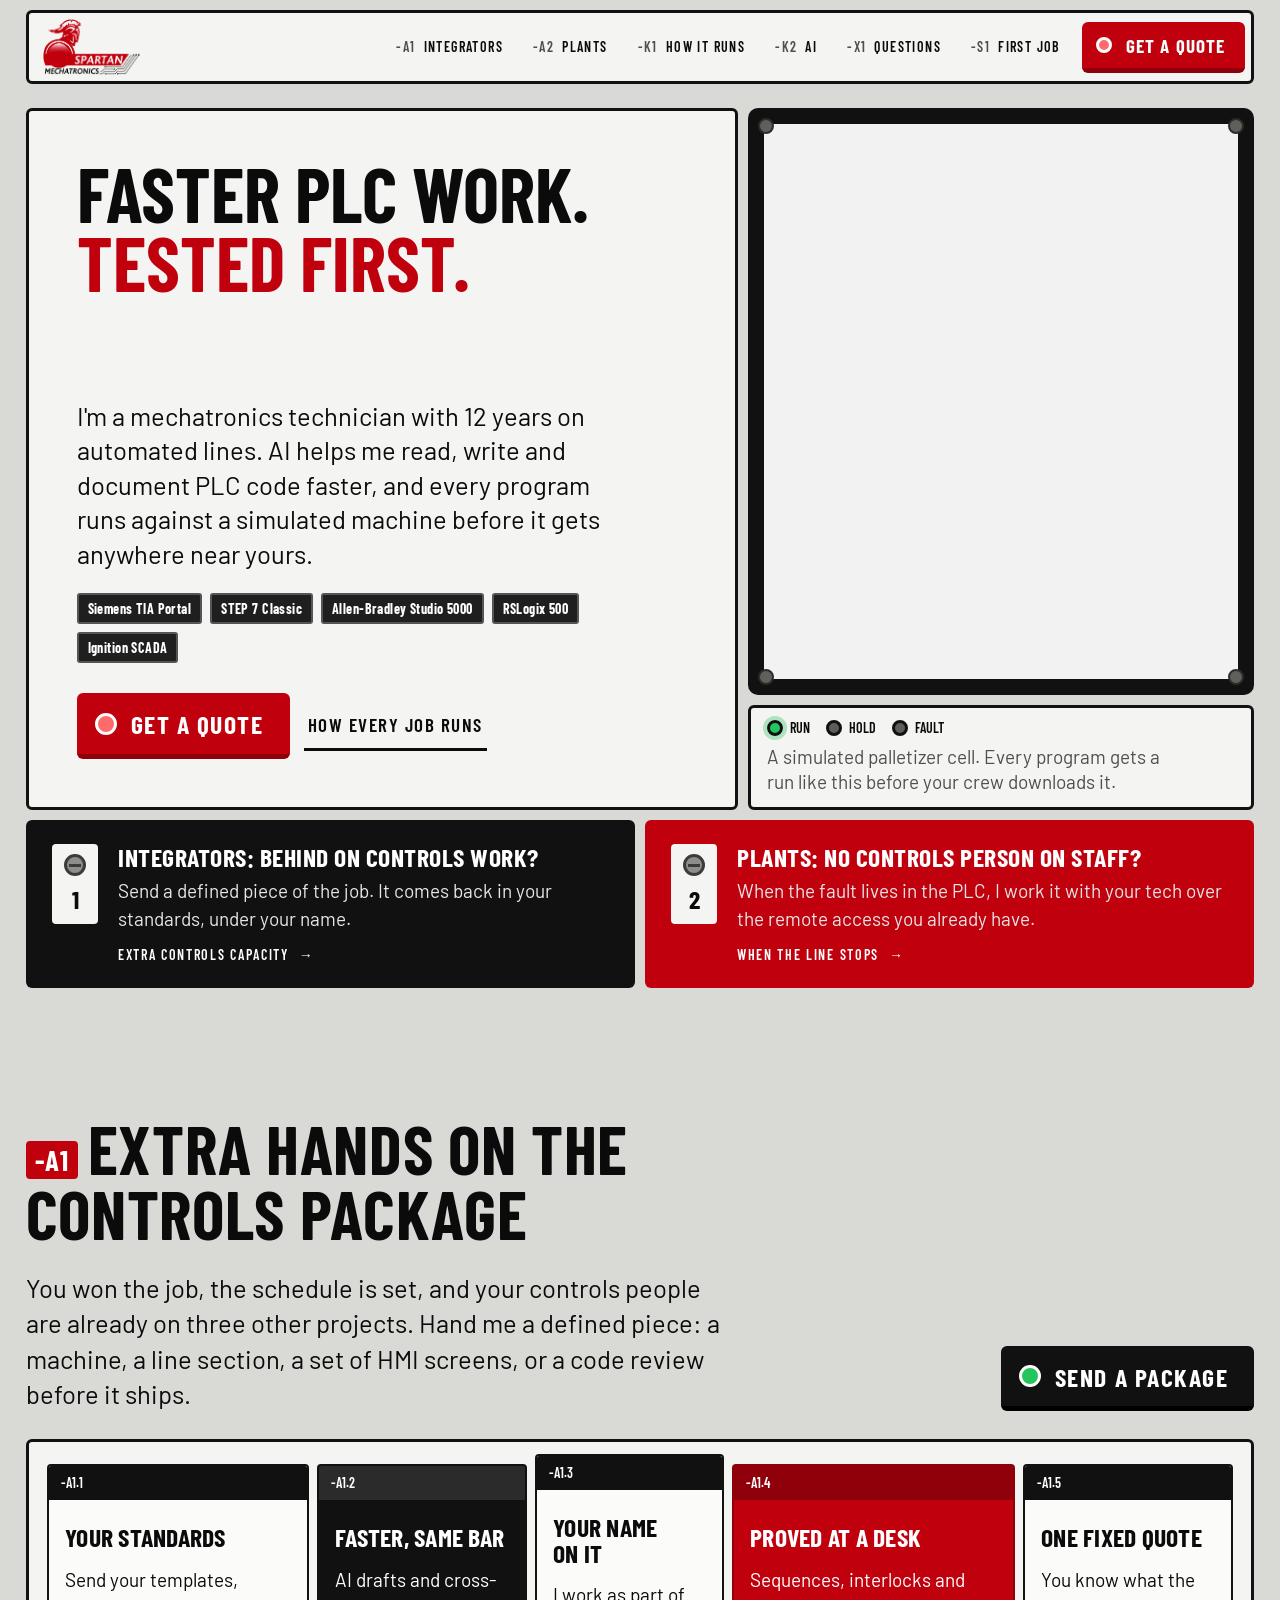
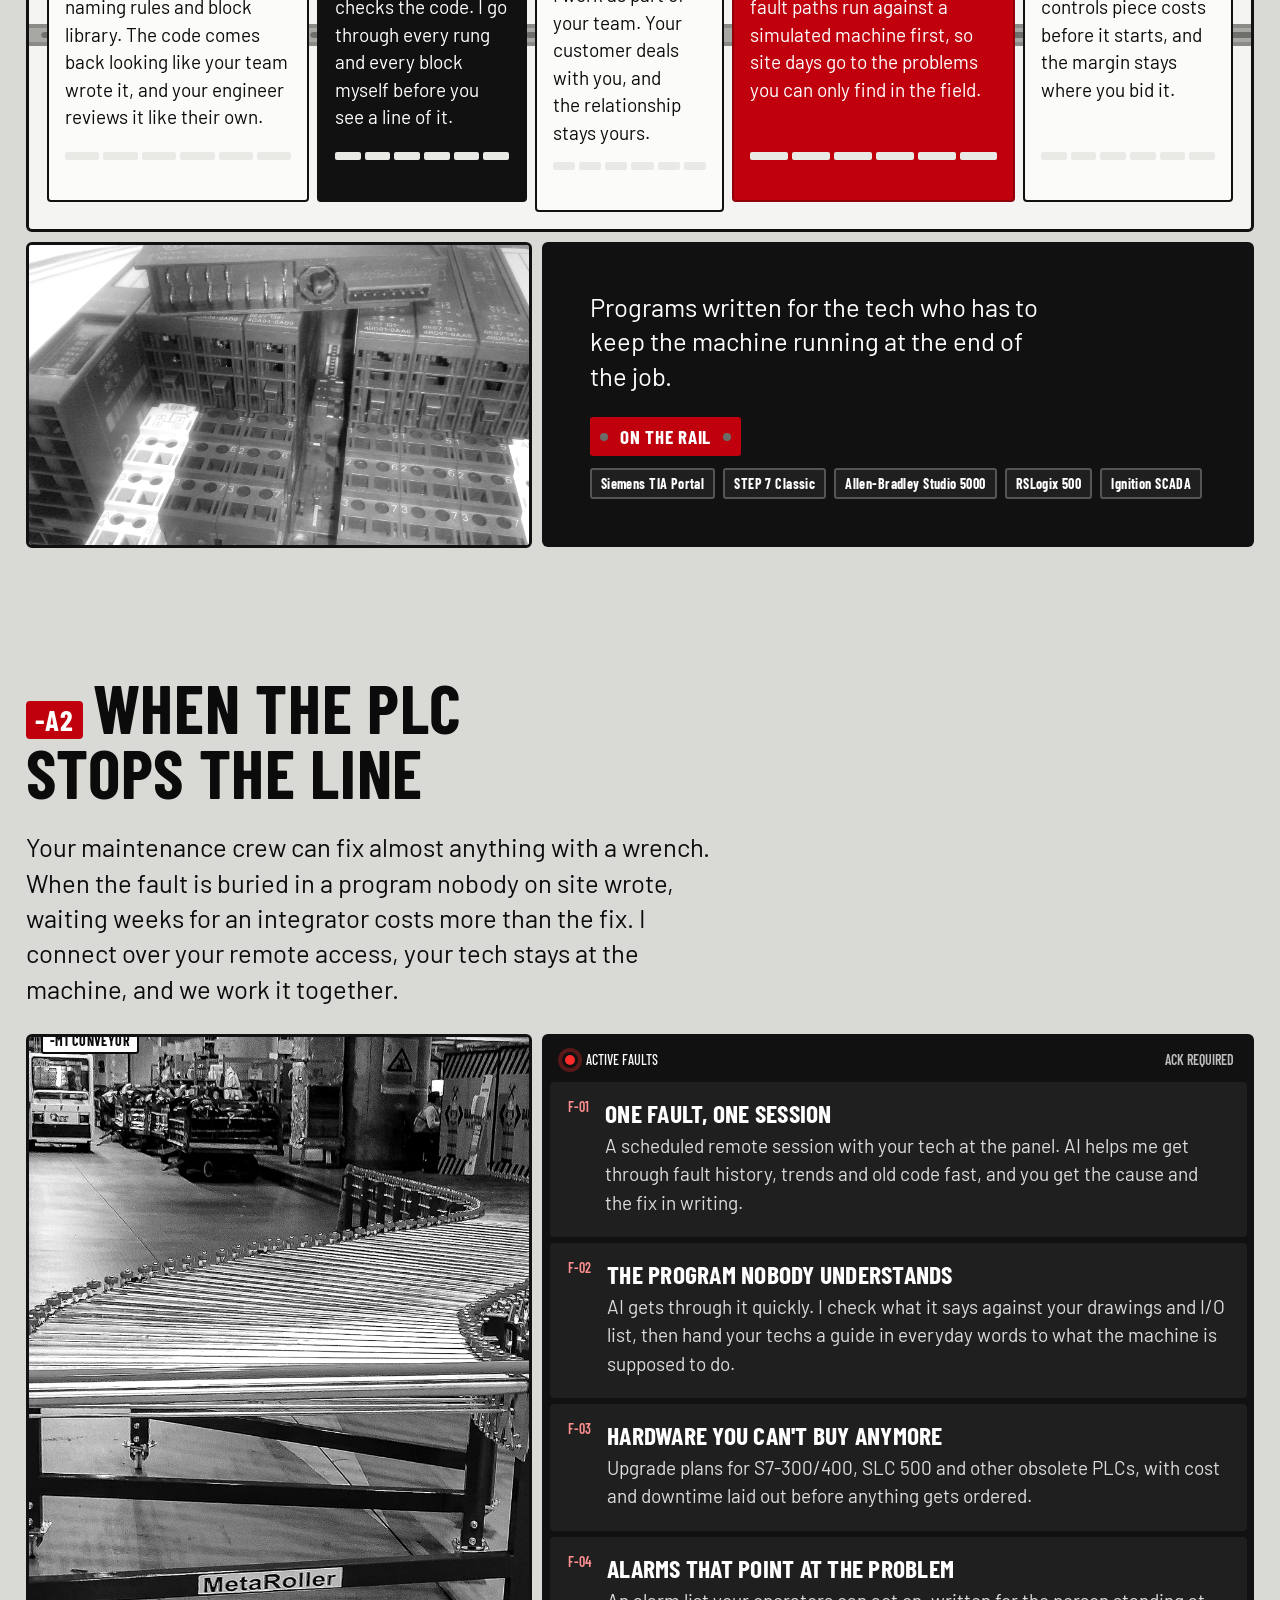
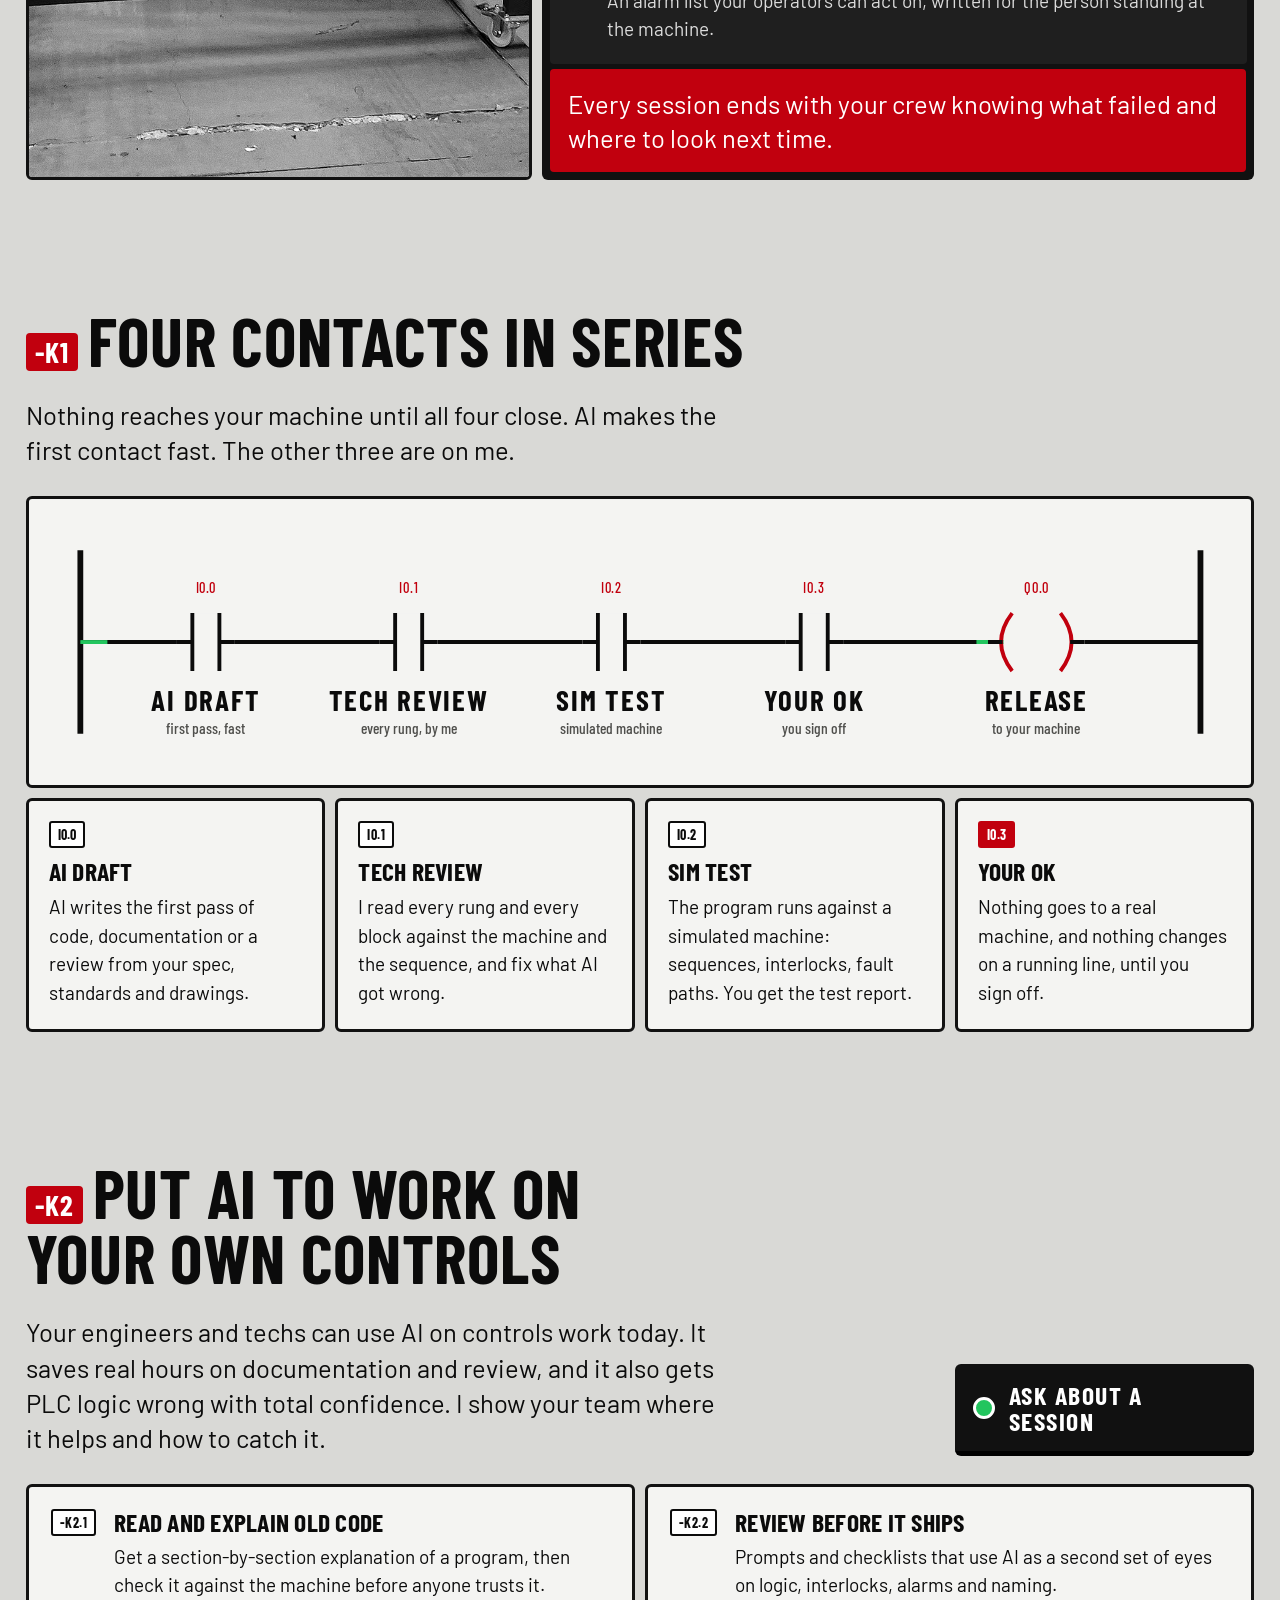
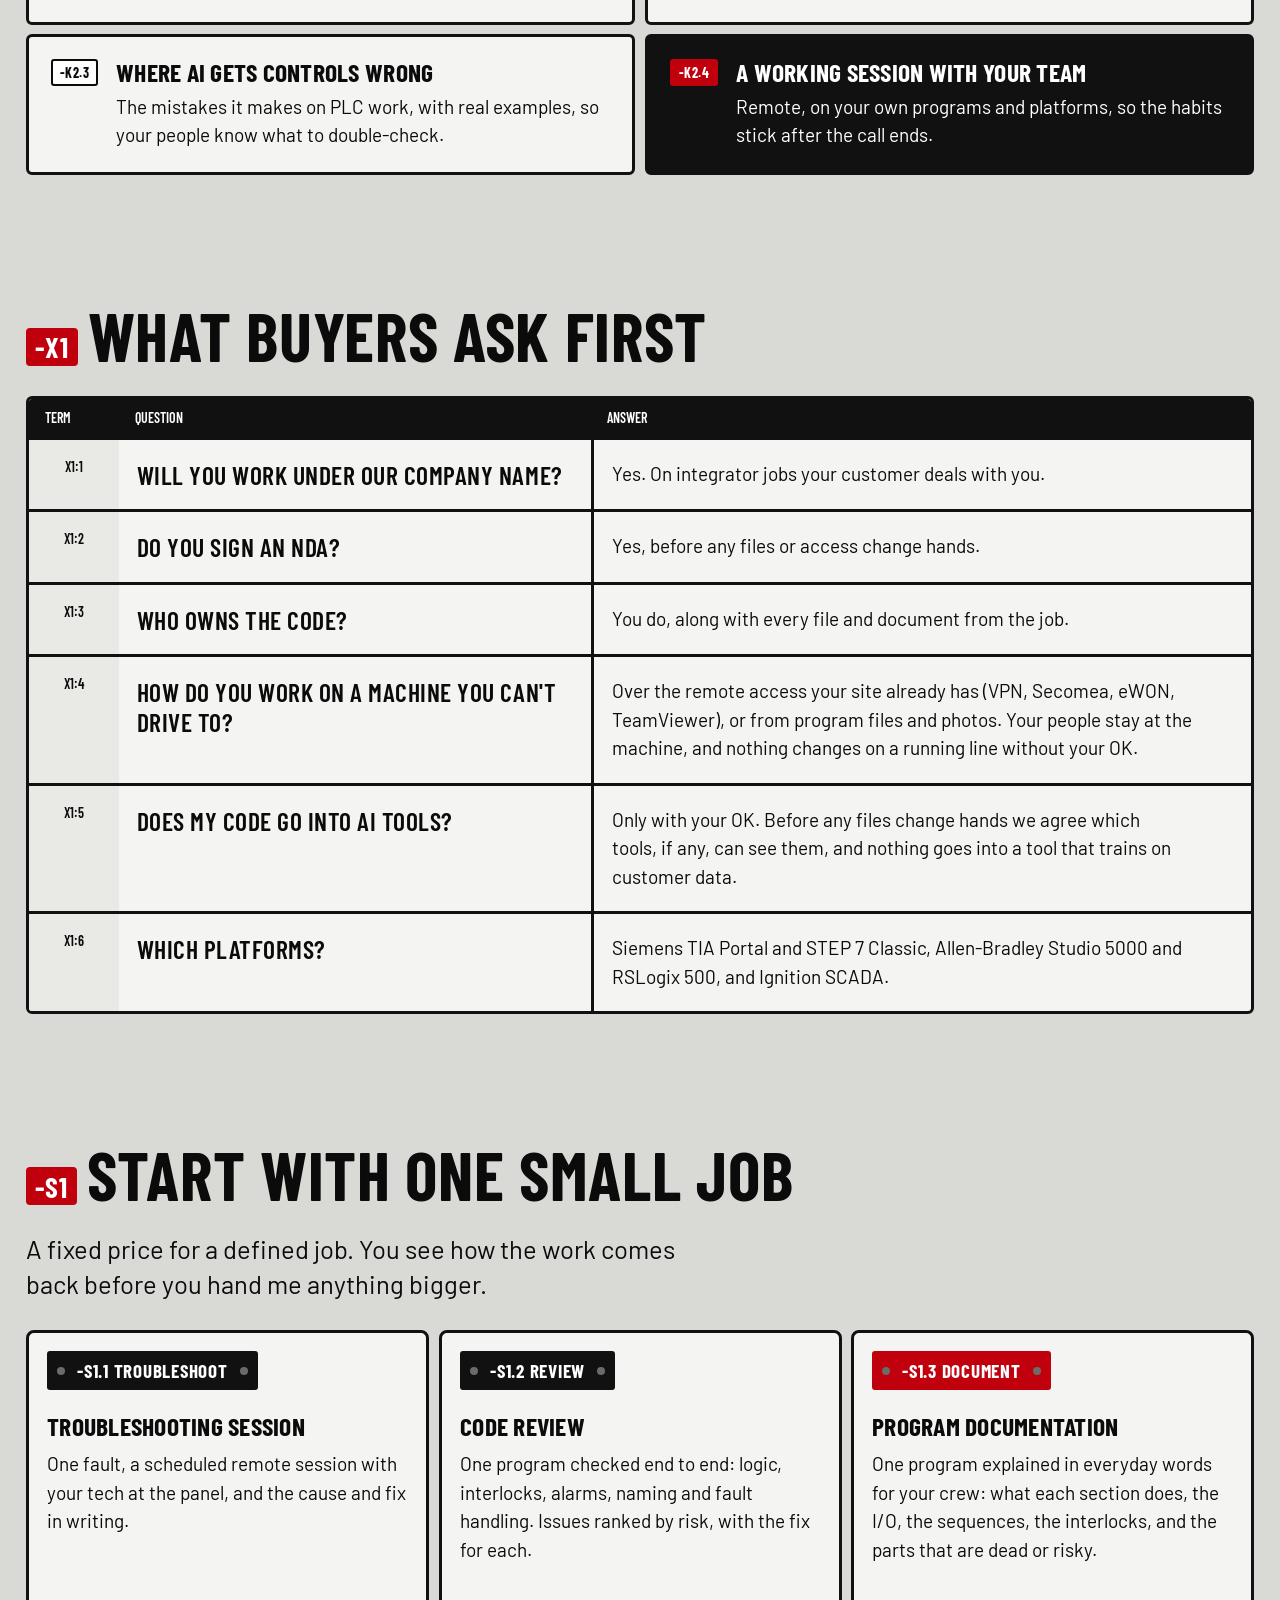
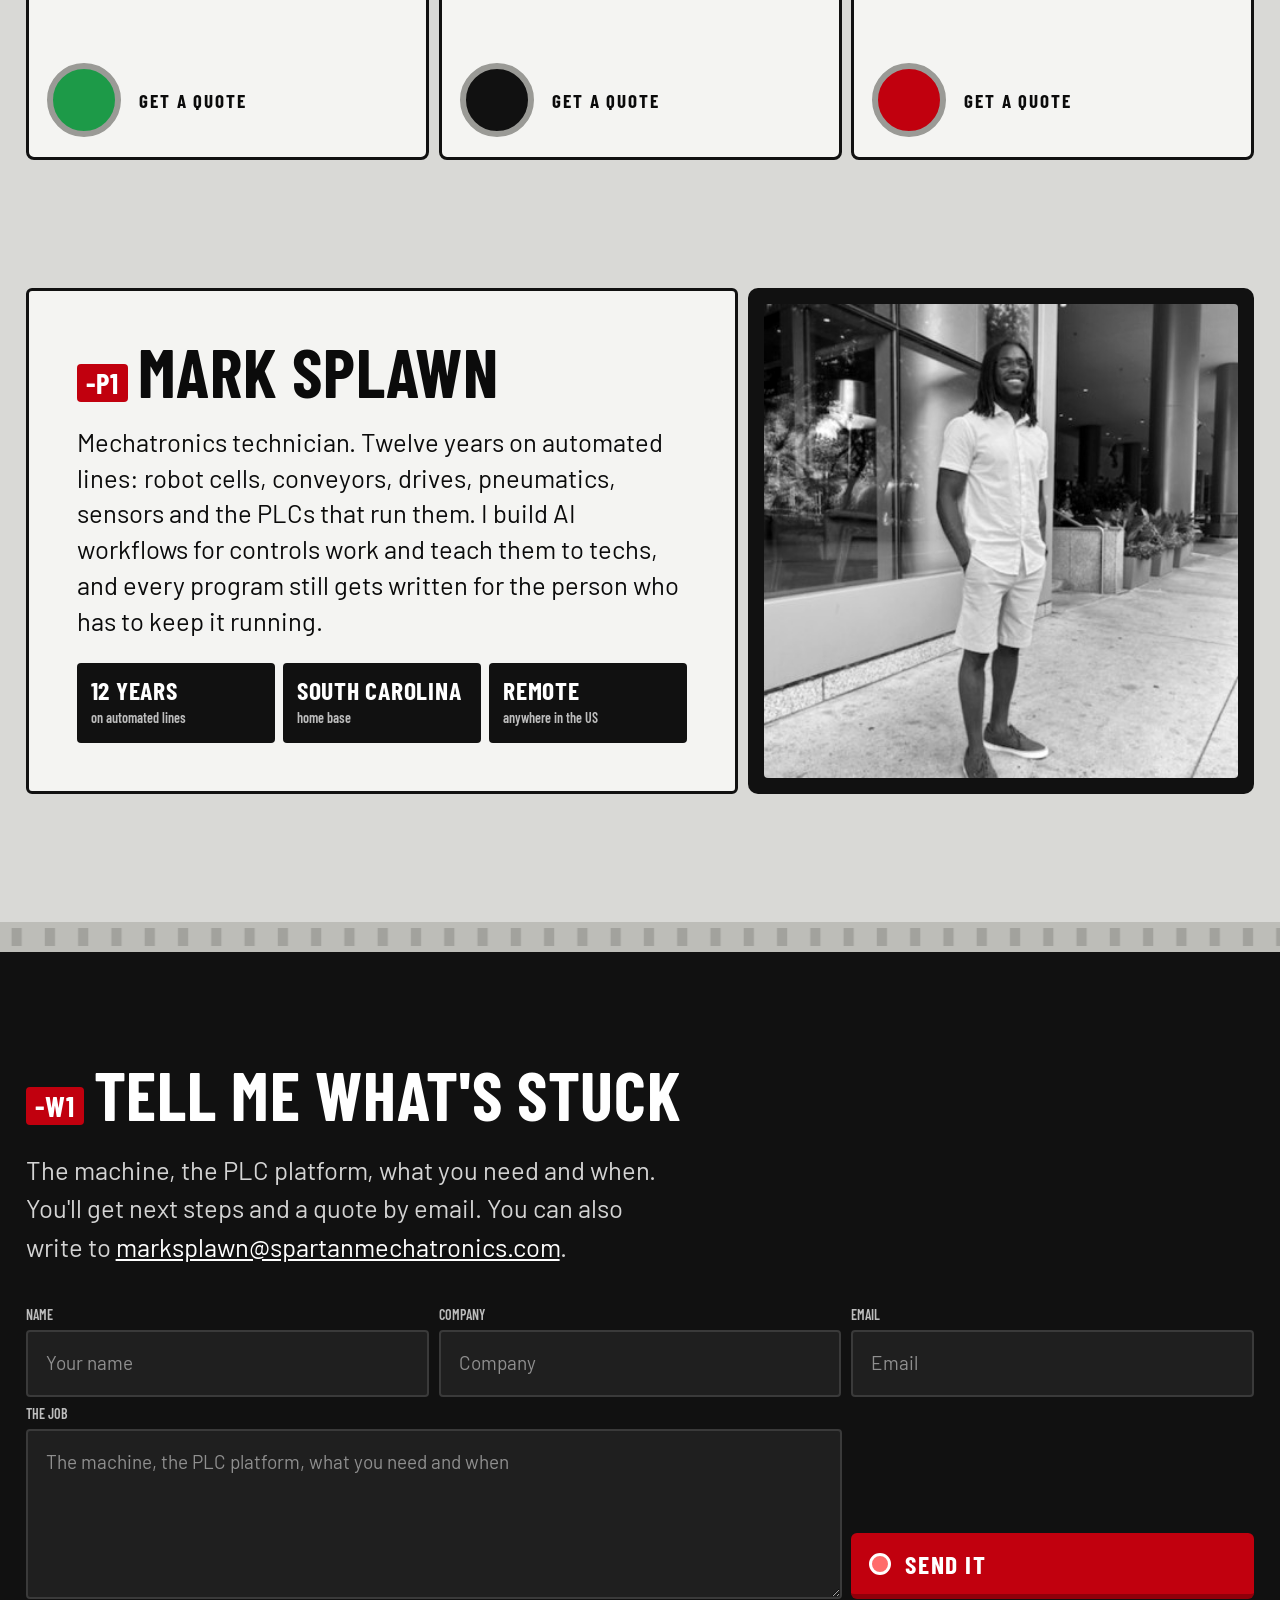
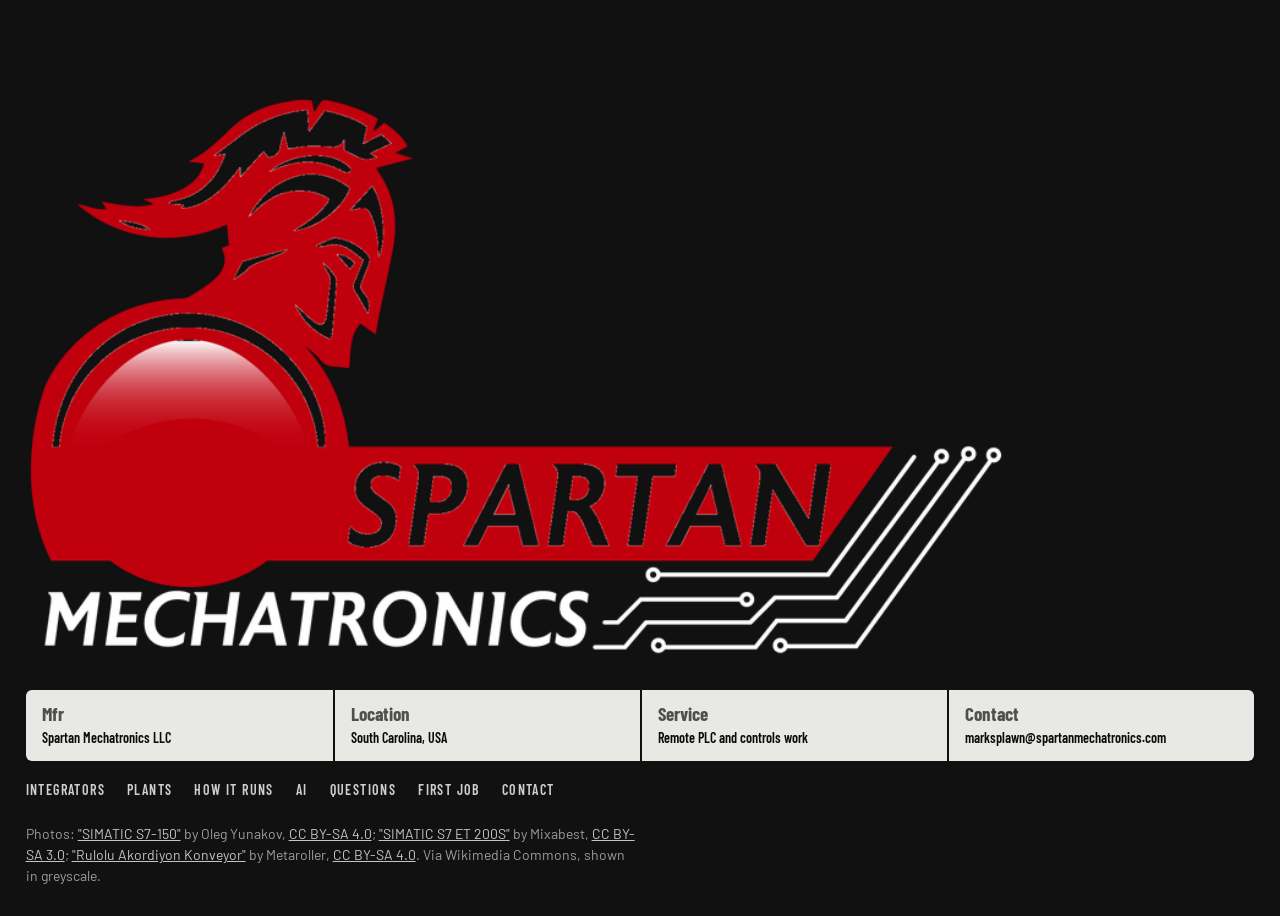
==== commit 77025308: "SEO metadata and share image (from private repo 99ad159) Co-Authored-By: Claude Opus 5.5 <noreply@an" ====
--- a/index.html
+++ b/index.html
@@ -3,21 +3,29 @@
 <head>
 <meta charset="utf-8">
 <meta name="viewport" content="width=device-width, initial-scale=1">
-<title>Spartan Mechatronics | Remote PLC programming, code review and troubleshooting, done faster with AI</title>
-<meta name="description" content="Remote PLC programming, code review, troubleshooting and documentation for system integrators and plants. A mechatronics technician with 12 years on automated lines who uses AI to work faster and tests every program on a simulated machine first. Siemens TIA Portal, STEP 7, Allen-Bradley and Ignition.">
-<meta property="og:title" content="Spartan Mechatronics">
-<meta property="og:description" content="Remote PLC work, done faster with AI and tested on a simulated machine before it reaches yours.">
-<meta property="og:image" content="https://spartanmechatronics.com/assets/logo.png">
+<title>Remote PLC Programming &amp; Troubleshooting | Spartan Mechatronics</title>
+<meta name="description" content="Contract PLC programming, code review, troubleshooting and documentation for integrators and plants. Siemens, Allen-Bradley, Ignition. Sim-tested first.">
+<meta name="robots" content="index, follow, max-image-preview:large">
+<link rel="canonical" href="https://spartanmechatronics.com/">
+<meta property="og:type" content="website">
+<meta property="og:site_name" content="Spartan Mechatronics">
+<meta property="og:locale" content="en_US">
 <meta property="og:url" content="https://spartanmechatronics.com/">
-<meta property="og:type" content="website">
-<meta name="twitter:card" content="summary">
-<meta name="twitter:title" content="Spartan Mechatronics">
-<meta name="twitter:description" content="Remote PLC work, done faster with AI and tested on a simulated machine before it reaches yours.">
+<meta property="og:title" content="Remote PLC programming, code review and troubleshooting">
+<meta property="og:description" content="Contract PLC work for integrators and plants, done faster with AI and tested on a simulated machine before it reaches yours. Siemens TIA Portal, STEP 7, Allen-Bradley, Ignition.">
+<meta property="og:image" content="https://spartanmechatronics.com/assets/og-image.png">
+<meta property="og:image:width" content="1200">
+<meta property="og:image:height" content="630">
+<meta property="og:image:alt" content="Spartan Mechatronics: a simulated palletizer cell in a control-panel window, with the line Faster PLC work. Tested first.">
+<meta name="twitter:card" content="summary_large_image">
+<meta name="twitter:title" content="Remote PLC programming, code review and troubleshooting">
+<meta name="twitter:description" content="Contract PLC work for integrators and plants, done faster with AI and tested on a simulated machine before it reaches yours. Siemens TIA Portal, STEP 7, Allen-Bradley, Ignition.">
+<meta name="twitter:image" content="https://spartanmechatronics.com/assets/og-image.png">
 <meta name="theme-color" content="#d9d9d6">
-<link rel="canonical" href="https://spartanmechatronics.com/">
 <link rel="icon" href="assets/mark.png" type="image/png">
+<link rel="apple-touch-icon" href="assets/mark.png">
 <script type="application/ld+json">
-{"@context":"https://schema.org","@type":"ProfessionalService","name":"Spartan Mechatronics LLC","url":"https://spartanmechatronics.com/","logo":"https://spartanmechatronics.com/assets/logo.png","description":"Remote PLC programming, code review, troubleshooting and documentation for system integrators and plants, done faster with AI and tested on a simulated machine first. Siemens TIA Portal, STEP 7, Allen-Bradley Studio 5000 and RSLogix 500, Ignition SCADA.","areaServed":"US","address":{"@type":"PostalAddress","addressRegion":"SC","addressCountry":"US"},"email":"marksplawn@spartanmechatronics.com"}
+{"@context":"https://schema.org","@graph":[{"@type":"ProfessionalService","@id":"https://spartanmechatronics.com/#business","name":"Spartan Mechatronics LLC","alternateName":"Spartan Mechatronics","url":"https://spartanmechatronics.com/","logo":"https://spartanmechatronics.com/assets/logo.png","image":"https://spartanmechatronics.com/assets/og-image.png","description":"Contract PLC programming, code review, troubleshooting and documentation for integrators and plants. Siemens, Allen-Bradley, Ignition. Sim-tested first.","email":"marksplawn@spartanmechatronics.com","address":{"@type":"PostalAddress","addressRegion":"SC","addressCountry":"US"},"areaServed":{"@type":"Country","name":"United States"},"knowsAbout":["PLC programming","Siemens TIA Portal","Siemens STEP 7","S7-1500","S7-300/400","Allen-Bradley Studio 5000","RSLogix 500","ControlLogix","CompactLogix","Ignition SCADA","HMI programming","PLC troubleshooting","PLC migration","AI-assisted PLC programming"],"hasOfferCatalog":{"@type":"OfferCatalog","name":"Remote controls services","itemListElement":[{"@type":"Offer","itemOffered":{"@type":"Service","name":"PLC programming services","description":"PLC and HMI programming from a spec or functional description, built to the integrator's standards.","areaServed":"US","provider":{"@id":"https://spartanmechatronics.com/#business"}}},{"@type":"Offer","itemOffered":{"@type":"Service","name":"PLC code review","description":"One program checked end to end: logic, interlocks, alarms, naming and fault handling, issues ranked by risk.","areaServed":"US","provider":{"@id":"https://spartanmechatronics.com/#business"}}},{"@type":"Offer","itemOffered":{"@type":"Service","name":"Remote PLC troubleshooting","description":"A scheduled remote session with the plant's tech at the panel, with the cause and fix in writing.","areaServed":"US","provider":{"@id":"https://spartanmechatronics.com/#business"}}},{"@type":"Offer","itemOffered":{"@type":"Service","name":"PLC programming documentation","description":"A program explained in everyday words: sections, I/O, sequences, interlocks.","areaServed":"US","provider":{"@id":"https://spartanmechatronics.com/#business"}}},{"@type":"Offer","itemOffered":{"@type":"Service","name":"PLC migration planning","description":"Upgrade plans for S7-300/400 to S7-1500 and SLC 500 to ControlLogix or CompactLogix, with cost and downtime laid out.","areaServed":"US","provider":{"@id":"https://spartanmechatronics.com/#business"}}},{"@type":"Offer","itemOffered":{"@type":"Service","name":"Simulation testing (virtual FAT)","description":"Sequences, interlocks and fault paths run against a simulated machine before site.","areaServed":"US","provider":{"@id":"https://spartanmechatronics.com/#business"}}},{"@type":"Offer","itemOffered":{"@type":"Service","name":"AI for controls teams","description":"Working sessions that teach a controls team where AI helps on PLC work and how to catch it when it is wrong.","areaServed":"US","provider":{"@id":"https://spartanmechatronics.com/#business"}}}]}},{"@type":"WebSite","@id":"https://spartanmechatronics.com/#website","url":"https://spartanmechatronics.com/","name":"Spartan Mechatronics","publisher":{"@id":"https://spartanmechatronics.com/#business"},"inLanguage":"en-US"},{"@type":"FAQPage","@id":"https://spartanmechatronics.com/#faq","mainEntity":[{"@type":"Question","name":"Will you work under our company name?","acceptedAnswer":{"@type":"Answer","text":"Yes. On integrator jobs your customer deals with you."}},{"@type":"Question","name":"Do you sign an NDA?","acceptedAnswer":{"@type":"Answer","text":"Yes, before any files or access change hands."}},{"@type":"Question","name":"Who owns the code?","acceptedAnswer":{"@type":"Answer","text":"You do, along with every file and document from the job."}},{"@type":"Question","name":"How do you work on a machine you can't drive to?","acceptedAnswer":{"@type":"Answer","text":"Over the remote access your site already has (VPN, Secomea, eWON, TeamViewer), or from program files and photos. Your people stay at the machine, and nothing changes on a running line without your OK."}},{"@type":"Question","name":"Does my code go into AI tools?","acceptedAnswer":{"@type":"Answer","text":"Only with your OK. Before any files change hands we agree which tools, if any, can see them, and nothing goes into a tool that trains on customer data."}},{"@type":"Question","name":"Which platforms?","acceptedAnswer":{"@type":"Answer","text":"Siemens TIA Portal and STEP 7 Classic, Allen-Bradley Studio 5000 and RSLogix 500, and Ignition SCADA."}}]}]}
 </script>
 <link rel="preconnect" href="https://fonts.googleapis.com">
 <link rel="preconnect" href="https://fonts.gstatic.com" crossorigin>
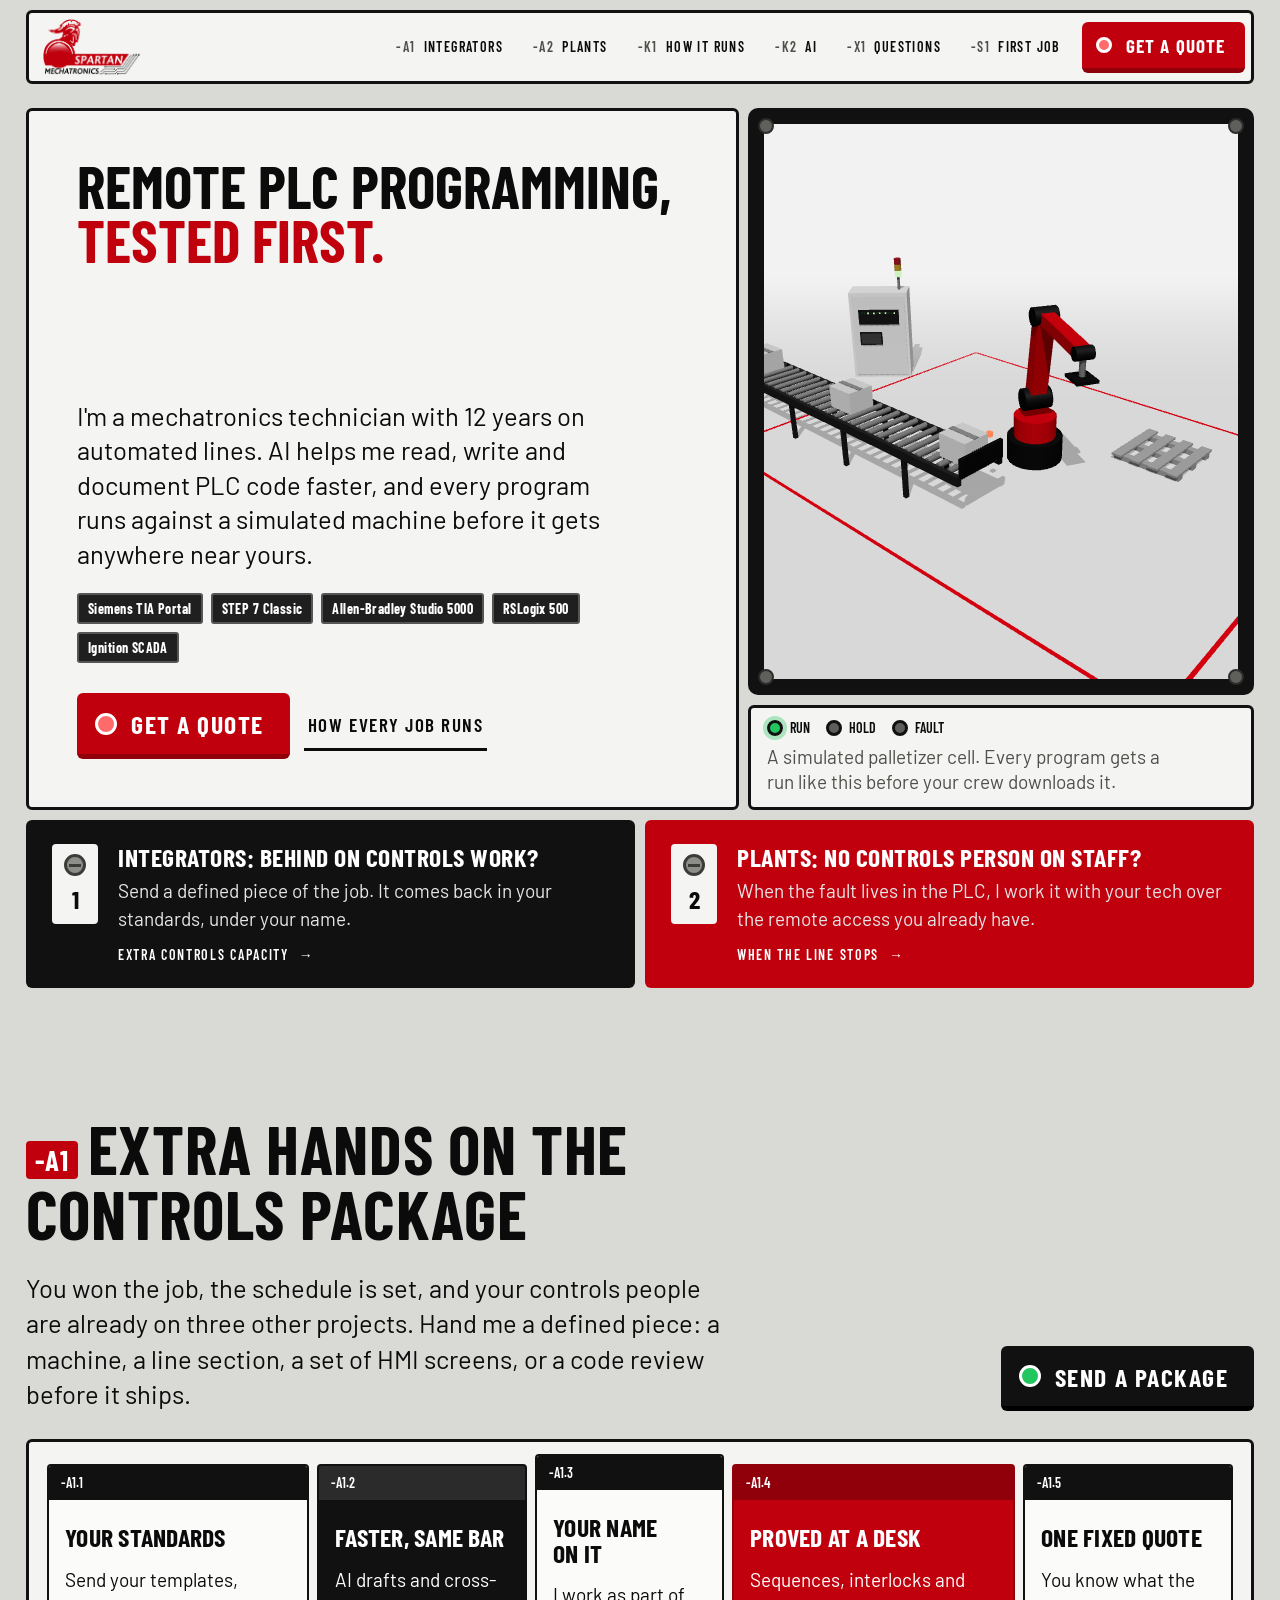
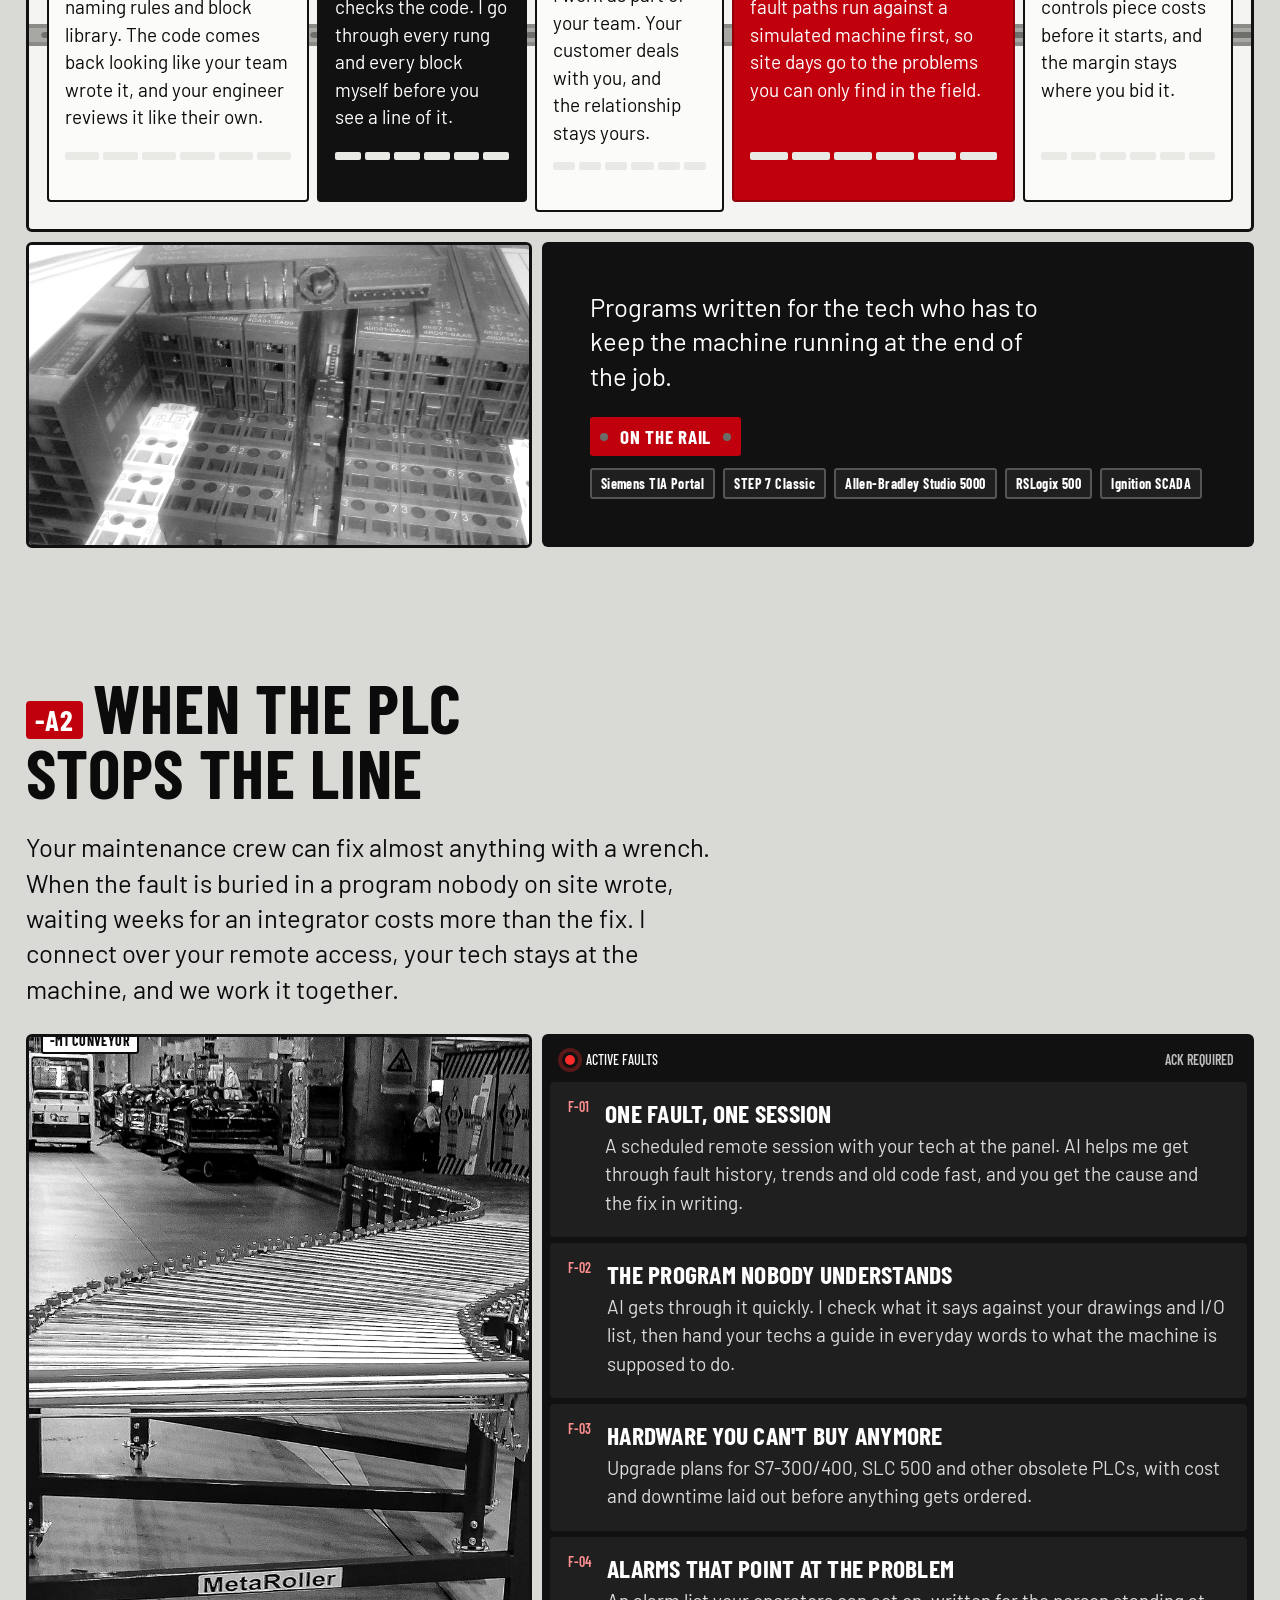
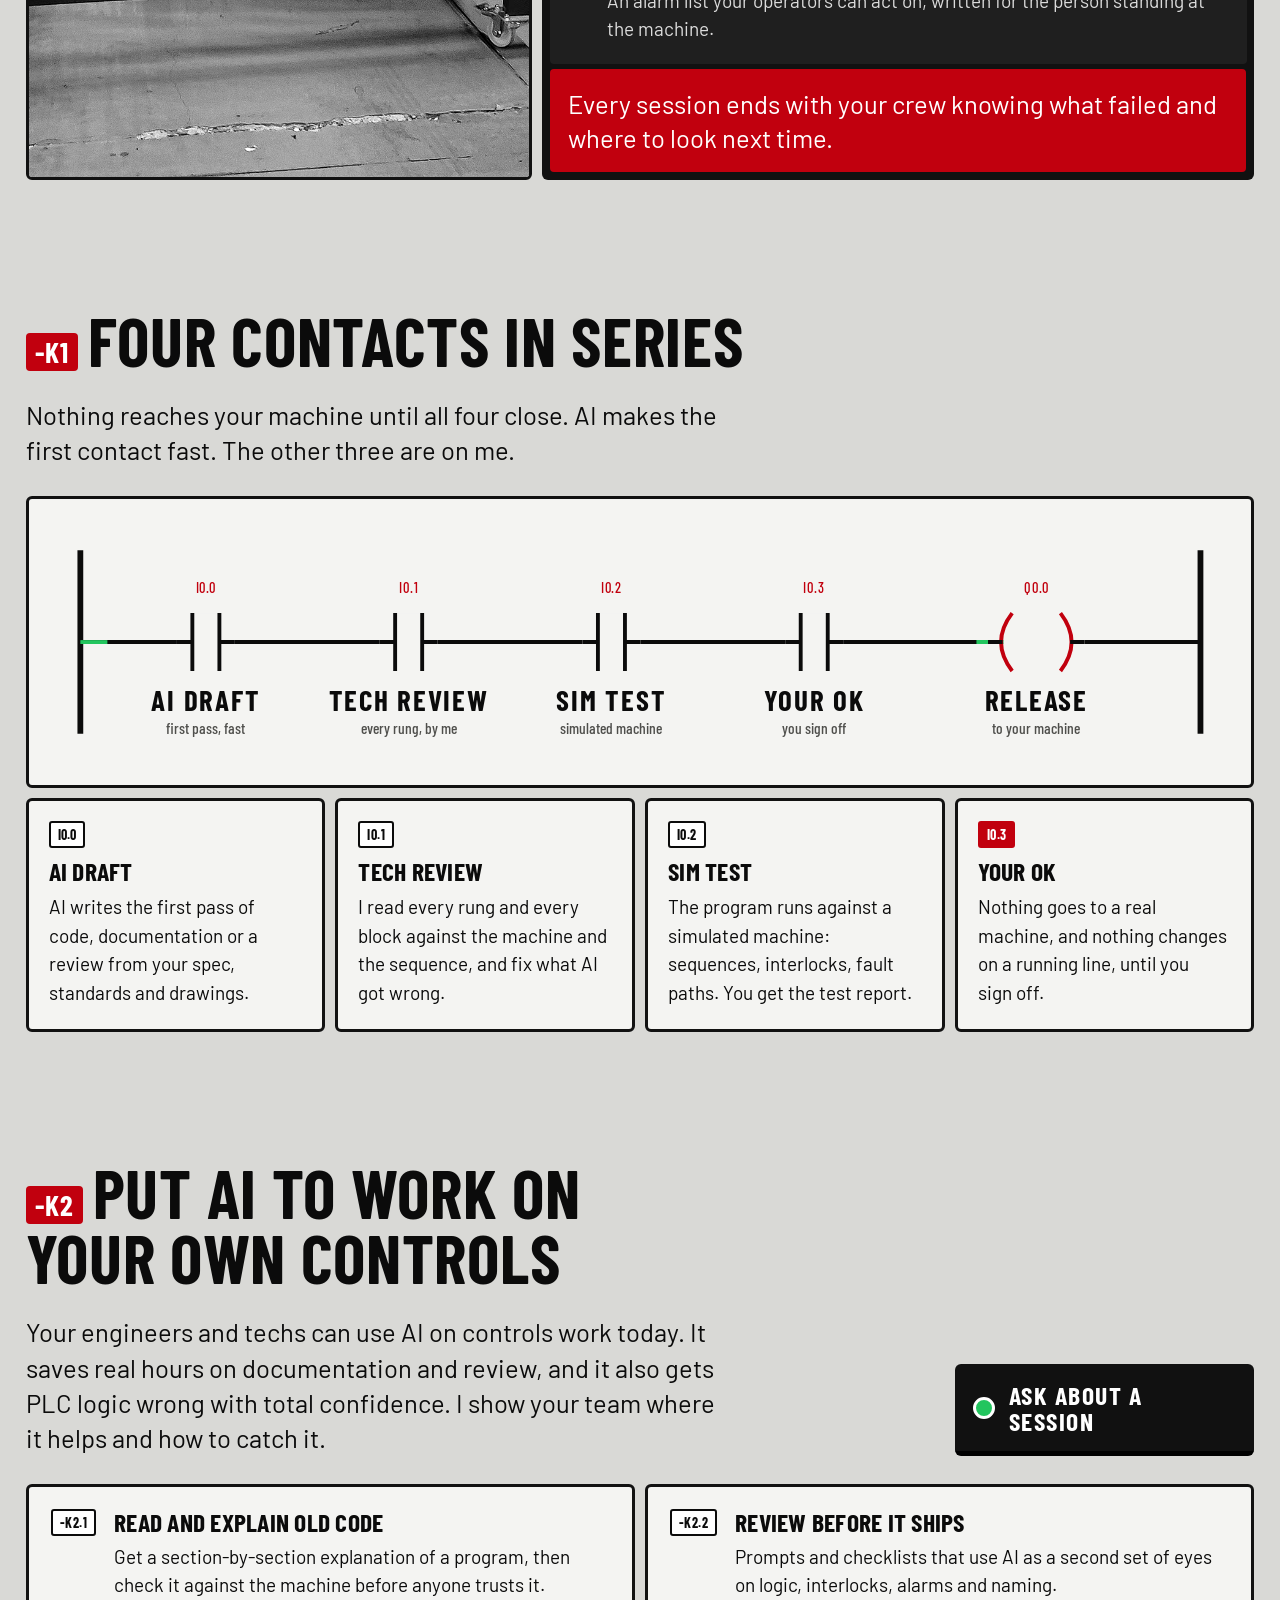
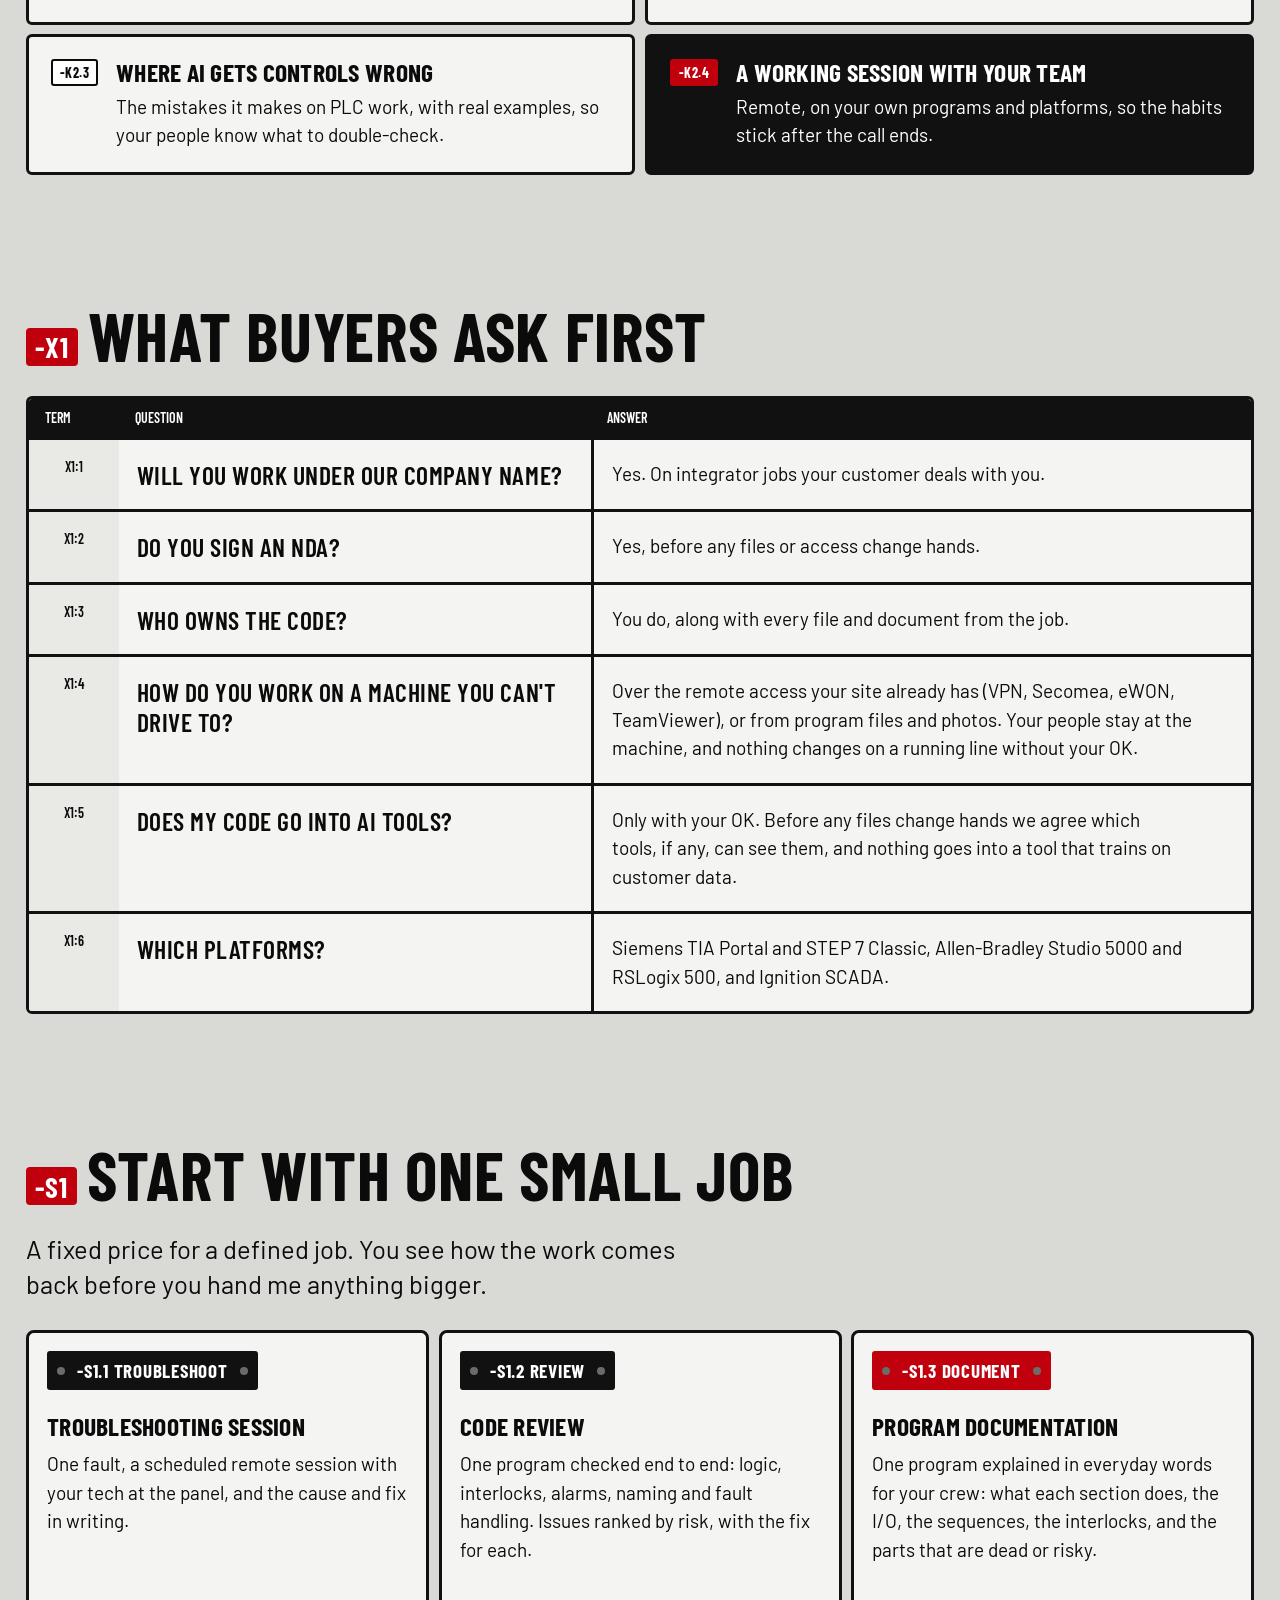
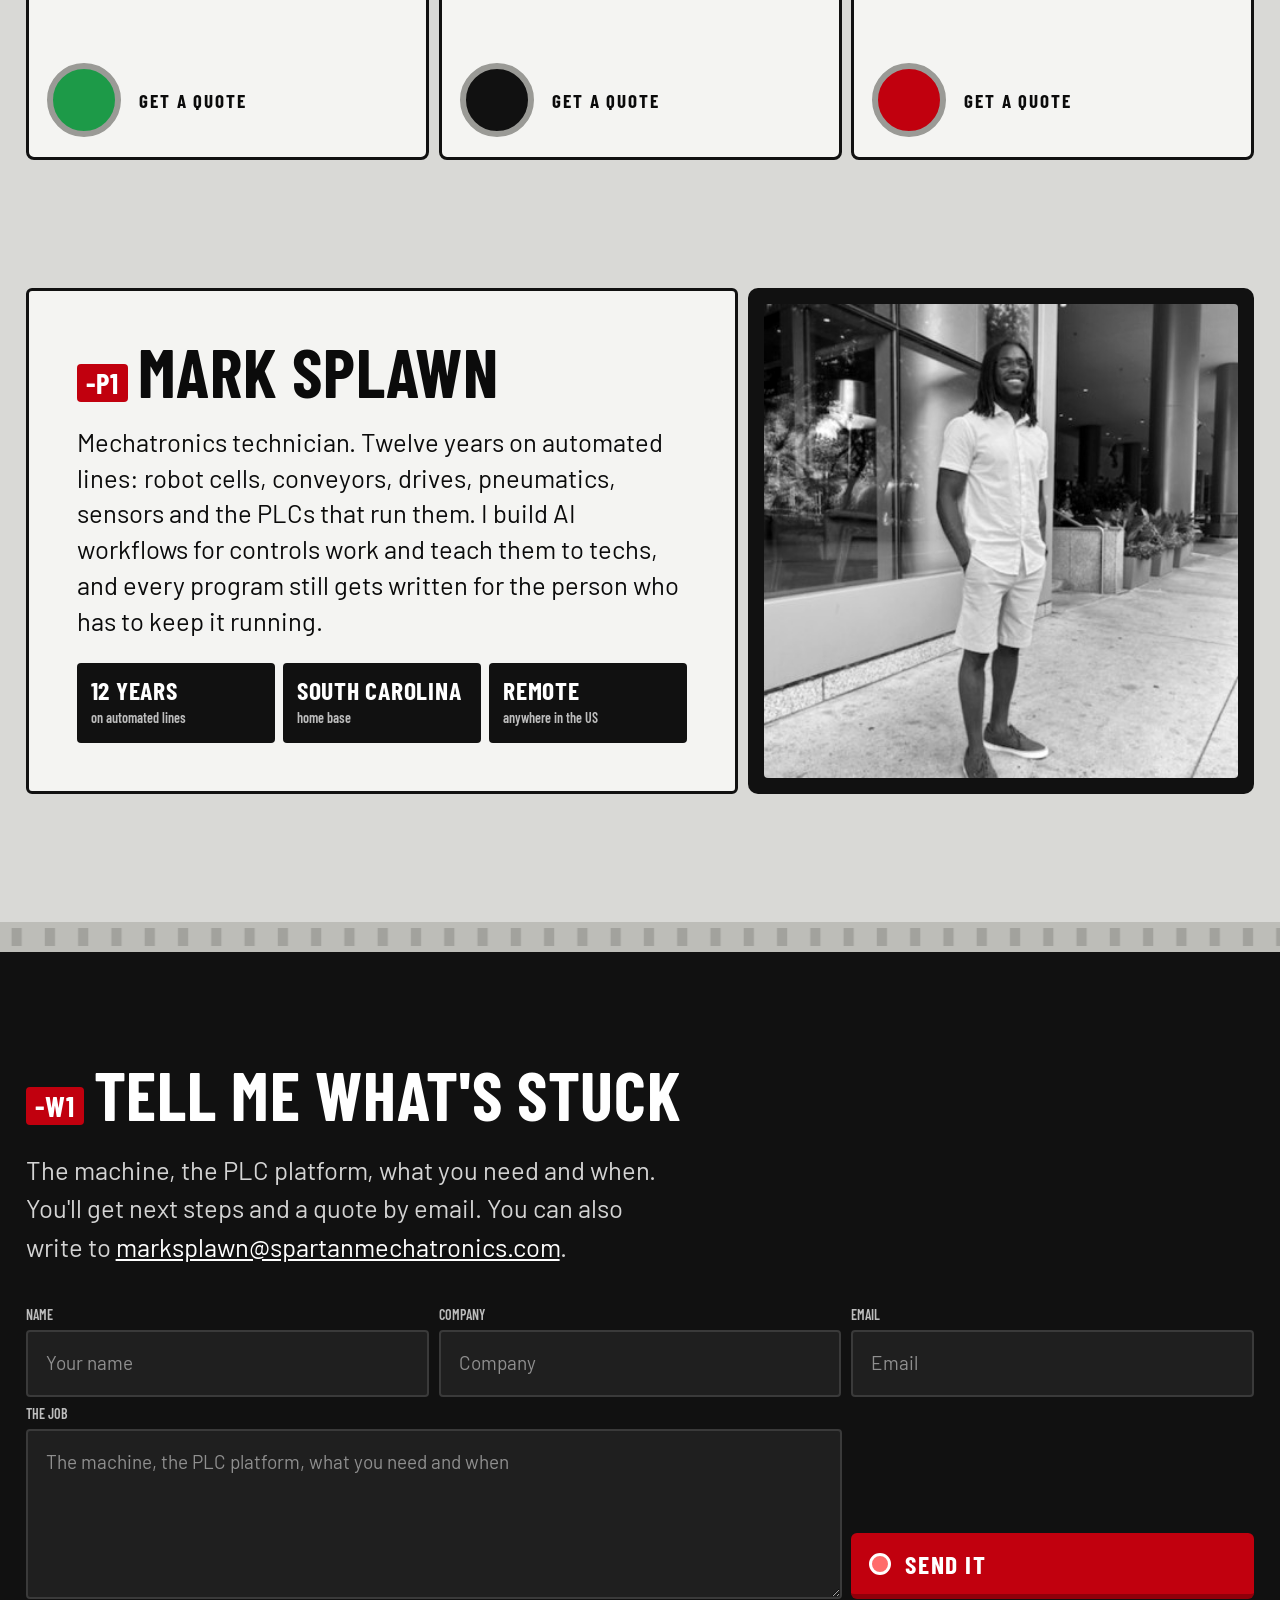
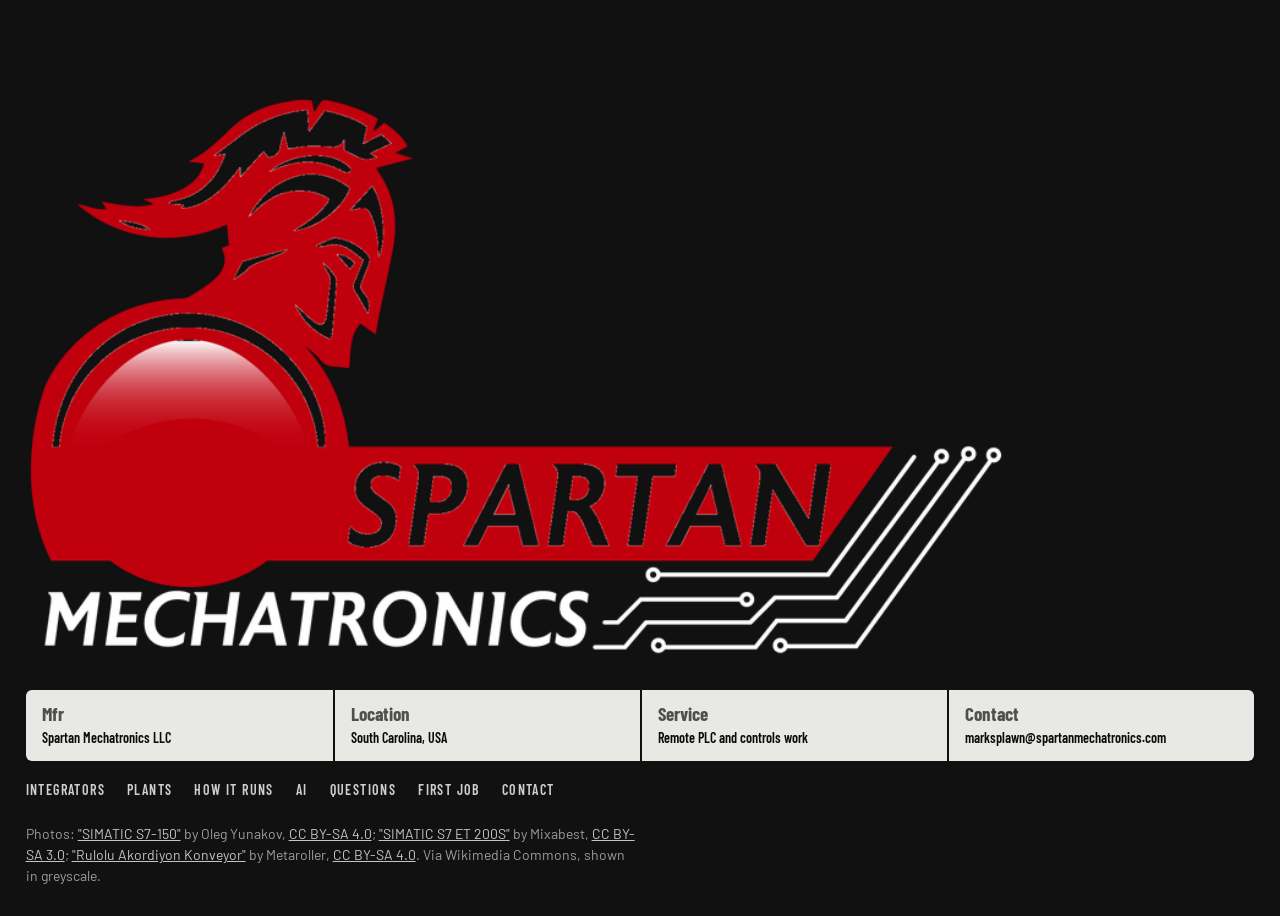
==== commit 02df2290: "Headline with search term; share card updated Co-Authored-By: Claude Opus 5.5 <noreply@anthropic.com" ====
--- a/index.html
+++ b/index.html
@@ -16,7 +16,7 @@
 <meta property="og:image" content="https://spartanmechatronics.com/assets/og-image.png">
 <meta property="og:image:width" content="1200">
 <meta property="og:image:height" content="630">
-<meta property="og:image:alt" content="Spartan Mechatronics: a simulated palletizer cell in a control-panel window, with the line Faster PLC work. Tested first.">
+<meta property="og:image:alt" content="Spartan Mechatronics: a simulated palletizer cell in a control-panel window, with the line Remote PLC programming, tested first.">
 <meta name="twitter:card" content="summary_large_image">
 <meta name="twitter:title" content="Remote PLC programming, code review and troubleshooting">
 <meta name="twitter:description" content="Contract PLC work for integrators and plants, done faster with AI and tested on a simulated machine before it reaches yours. Siemens TIA Portal, STEP 7, Allen-Bradley, Ignition.">
@@ -111,7 +111,9 @@
 .hero{display:grid;grid-template-columns:repeat(12,1fr);gap:var(--gap);padding:14px var(--m) 0}
 .hero .lead{grid-column:1/8;background:var(--plate);border:3px solid var(--black);border-radius:6px;padding:var(--s-5);display:flex;flex-direction:column;justify-content:space-between;gap:30px;min-height:min(78svh,760px)}
 .hero .ident{display:flex;flex-wrap:wrap;gap:8px;align-items:center}
-.hero h1{font-size:var(--step-display);line-height:.9;letter-spacing:0}
+.hero .lead{container-type:inline-size}
+/* the first line is 9.94em wide in Barlow Condensed 700: 9.8cqi keeps it on one line at any width */
+.hero h1{font-size:min(var(--step-display),9.8cqi);line-height:.9;letter-spacing:0}
 .hero h1 .l{display:block;white-space:nowrap}
 .hero h1 .l2{color:var(--brand)}
 .hero .sub{font-size:var(--step-lead);line-height:1.35;max-width:40ch}
@@ -358,7 +360,6 @@
   .door-bar nav{display:none}
   .door-bar .in{grid-template-columns:1fr auto}
   .door-bar .logo img{height:46px}
-  .hero h1 .l{white-space:normal}
   .strip{grid-template-columns:1fr}
   .steps{grid-template-columns:1fr}
   .sched .row{grid-template-columns:56px 1fr}
@@ -421,7 +422,7 @@
 <main id="main">
 <div class="hero" id="top">
   <div class="lead" data-enter>
-    <h1><span class="l">Faster PLC work.</span><span class="l l2">Tested first.</span></h1>
+    <h1><span class="l">Remote PLC programming,</span><span class="l l2">tested first.</span></h1>
     <p class="sub">I'm a mechatronics technician with 12 years on automated lines. AI helps me read, write and document PLC code faster, and every program runs against a simulated machine before it gets anywhere near yours.</p>
     <div class="platforms hero-pl" aria-label="Platforms"><span class="tag">Siemens TIA Portal</span><span class="tag">STEP 7 Classic</span><span class="tag">Allen-Bradley Studio 5000</span><span class="tag">RSLogix 500</span><span class="tag">Ignition SCADA</span></div>
     <div class="acts">
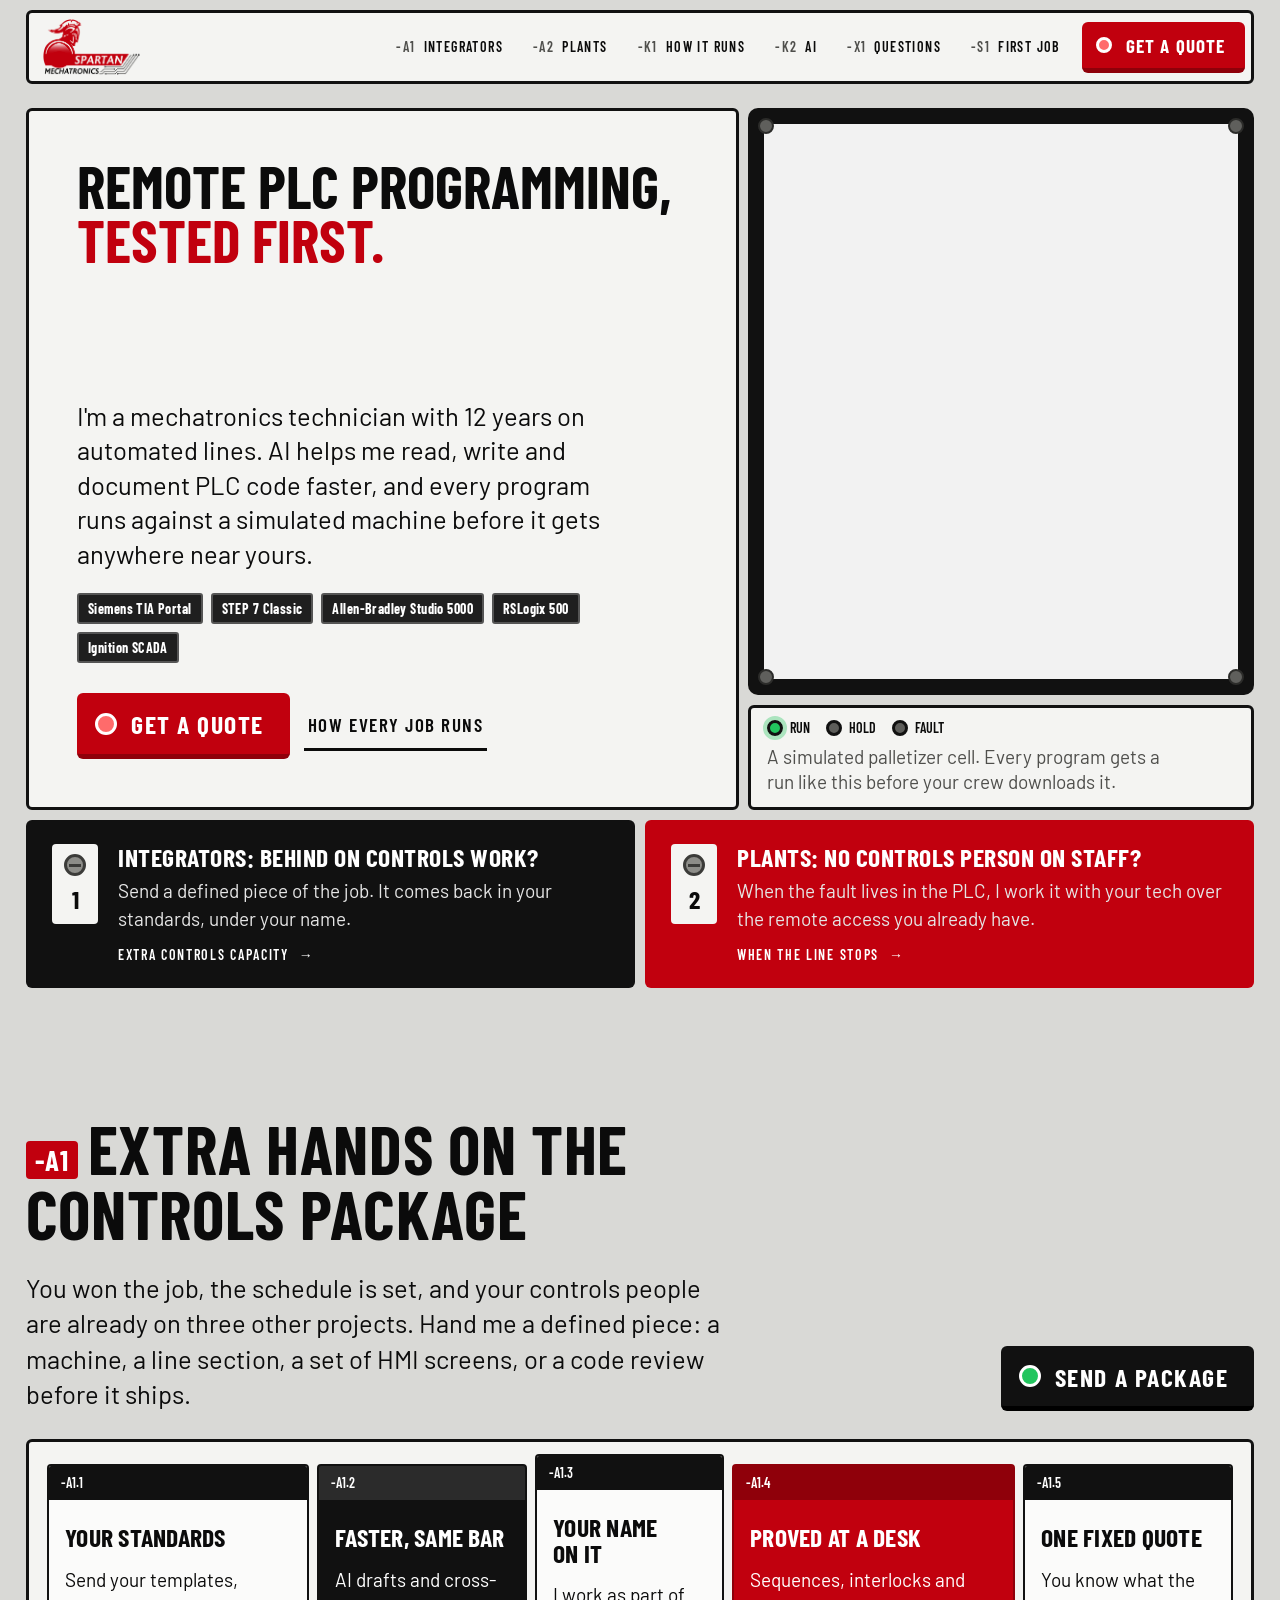
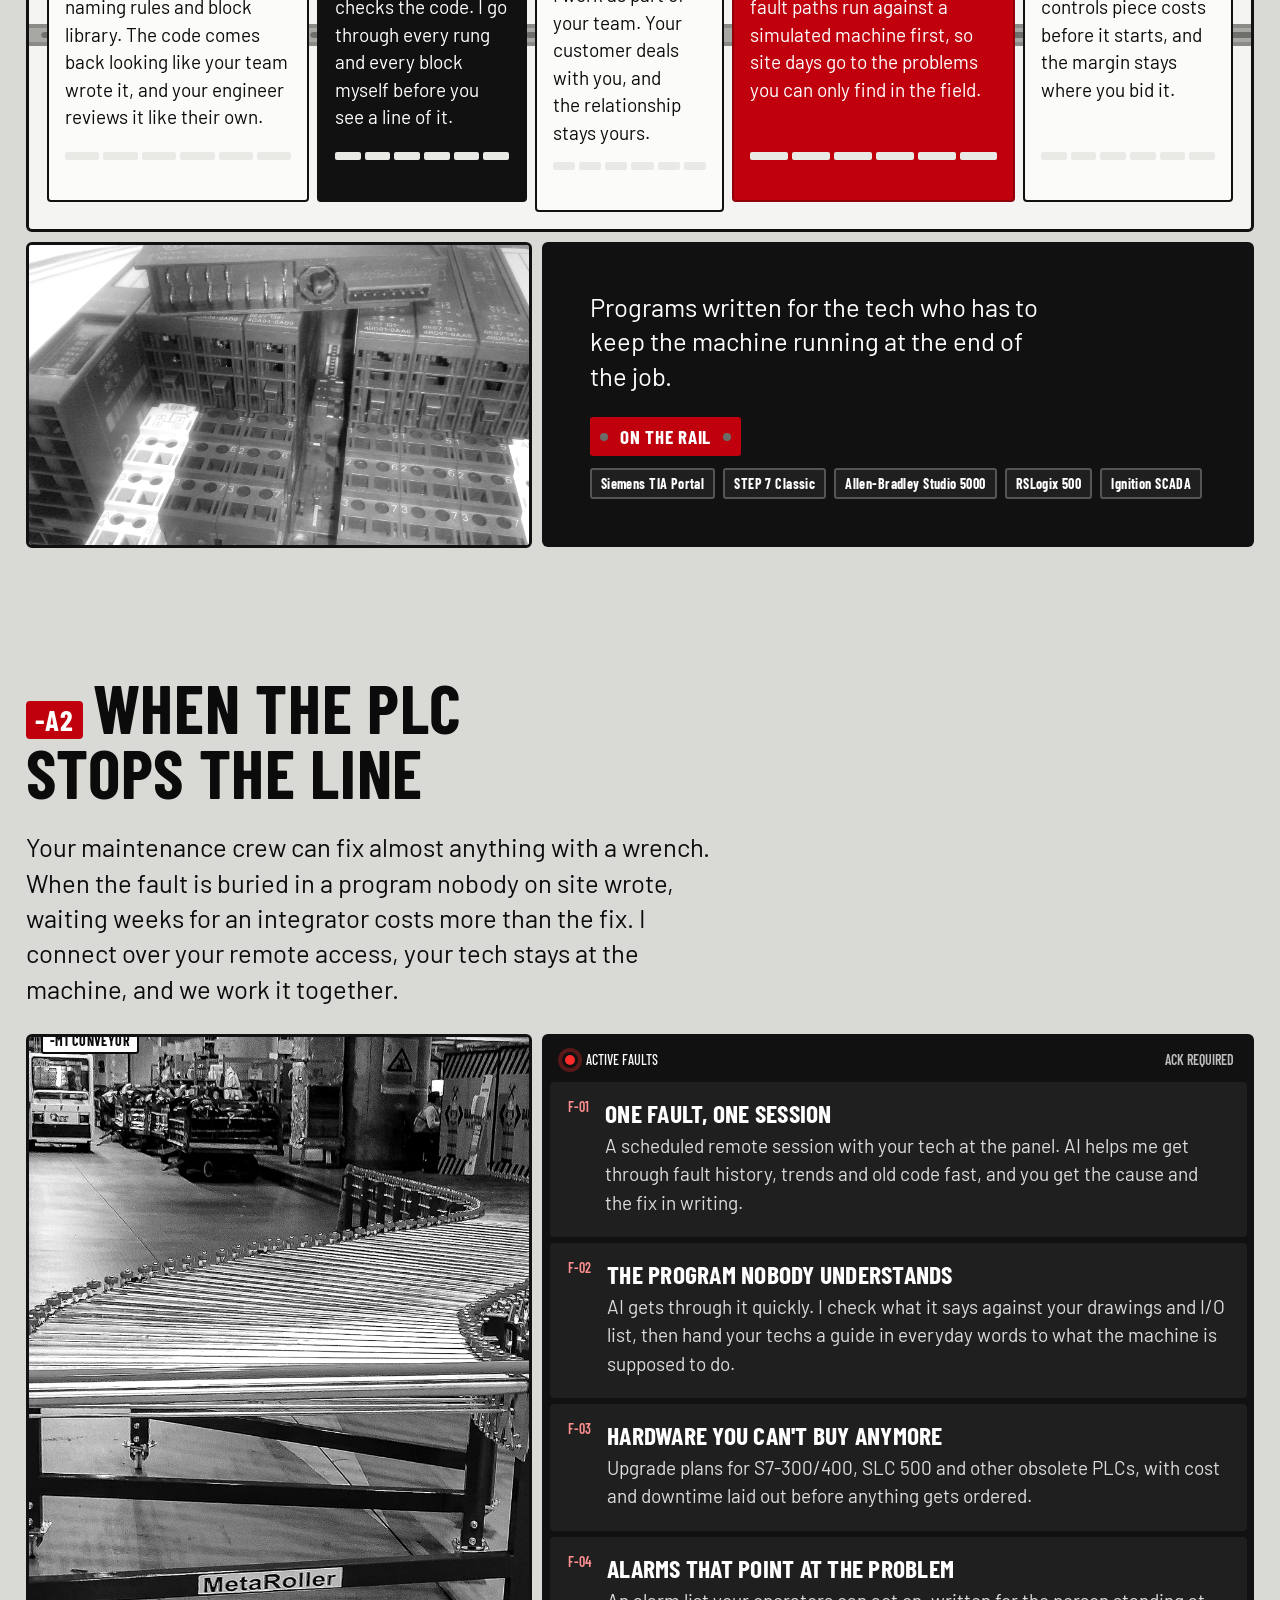
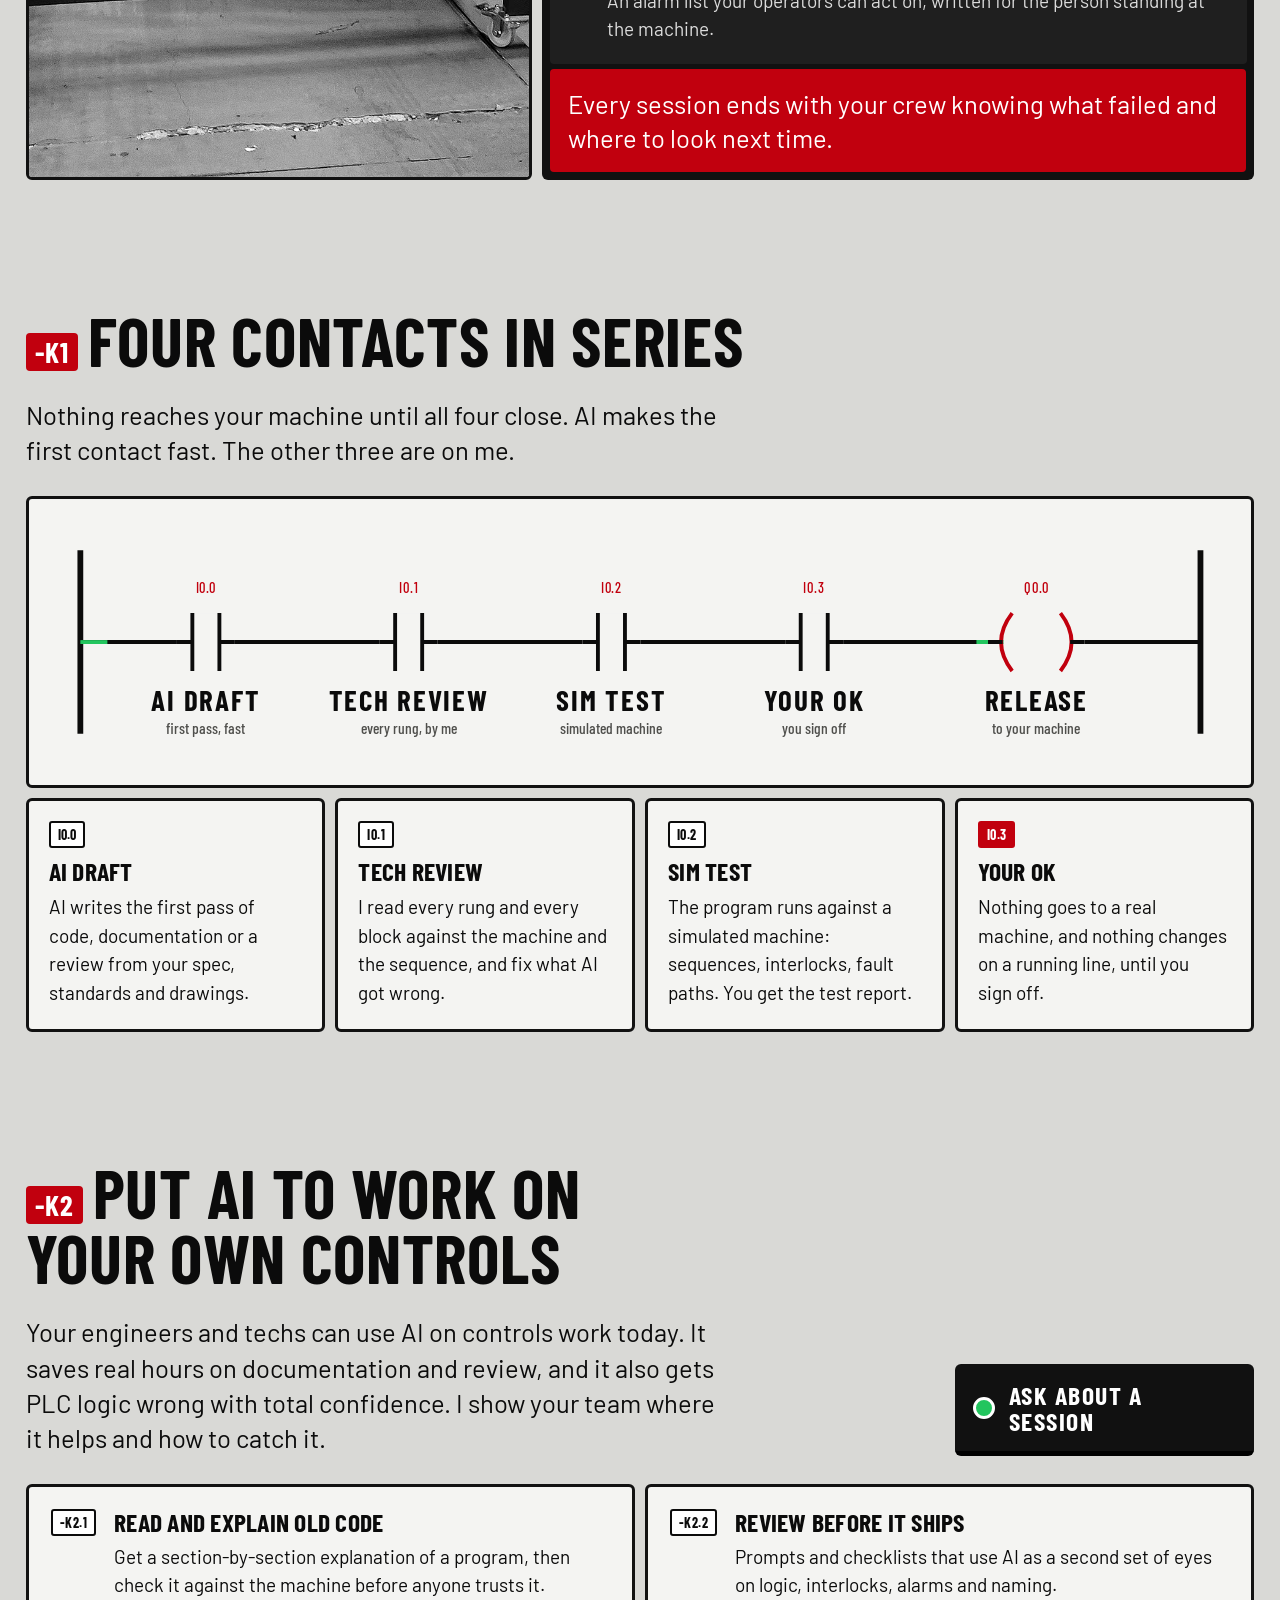
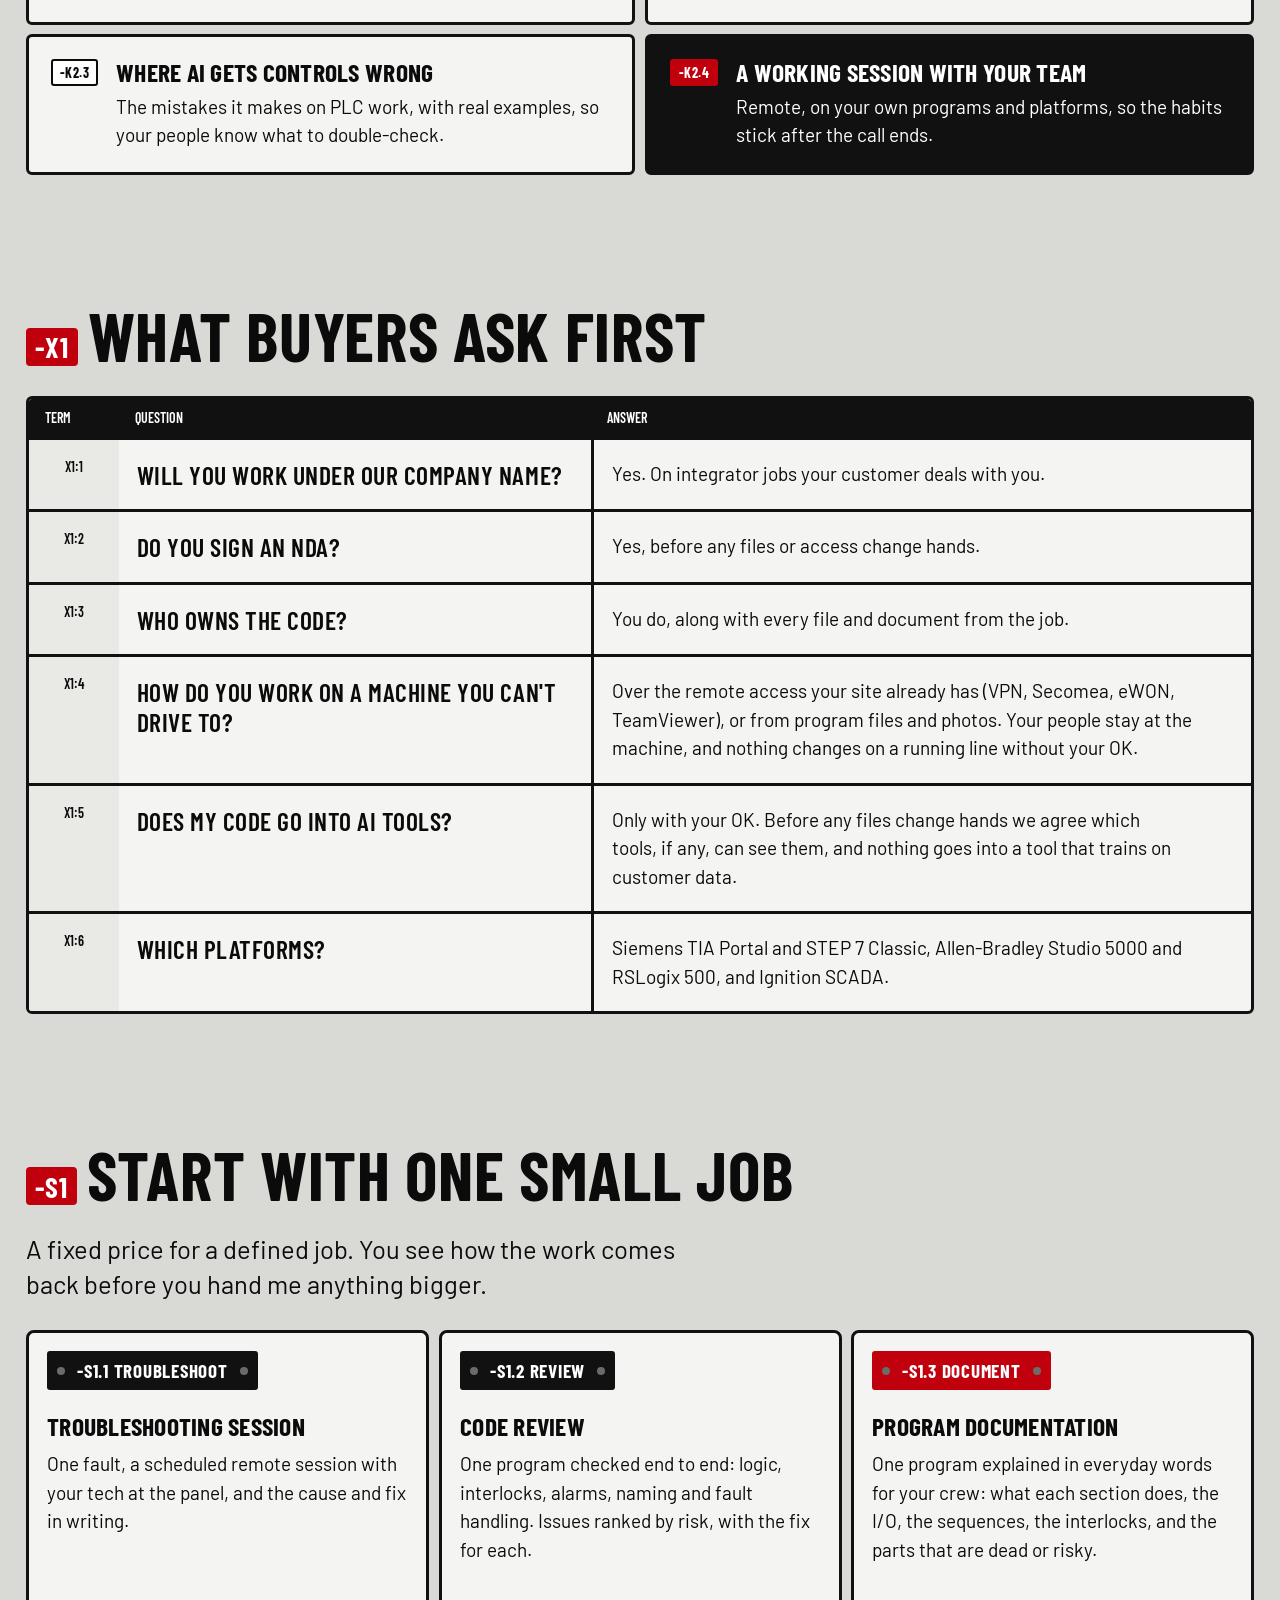
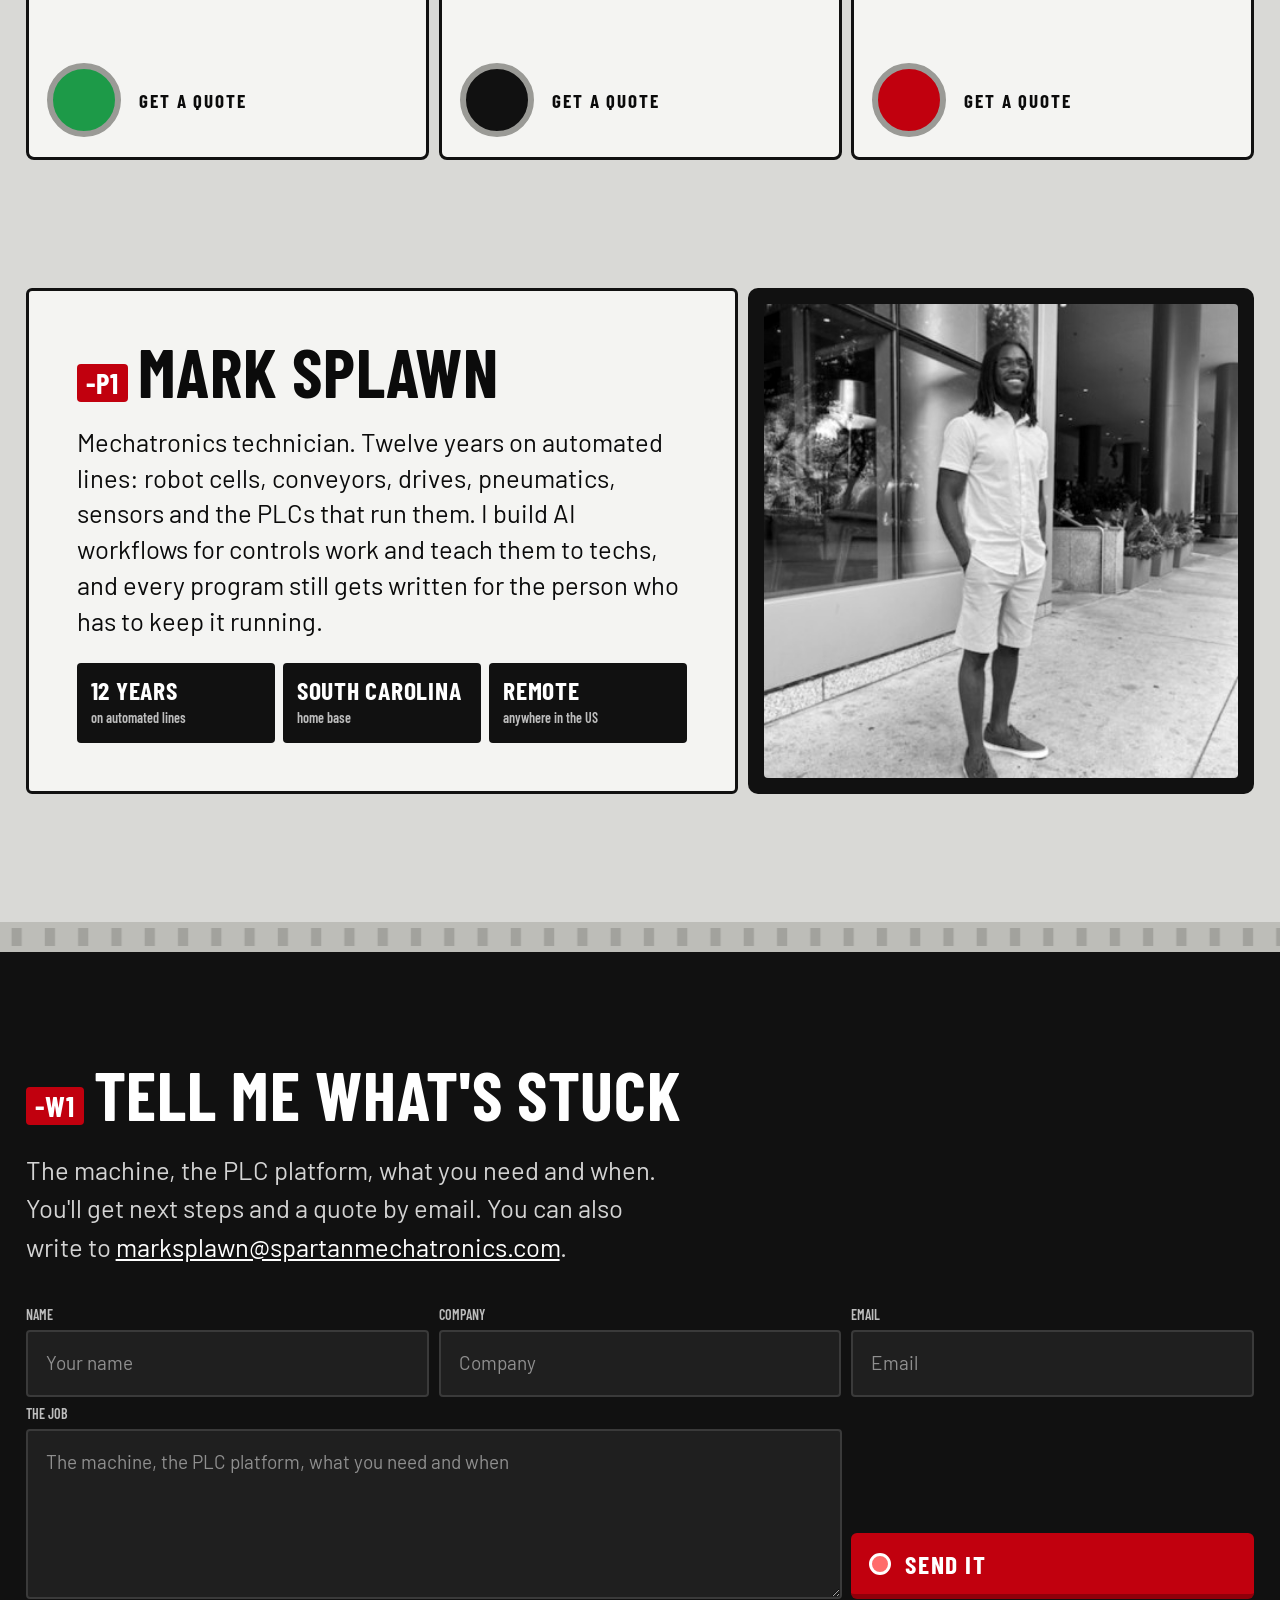
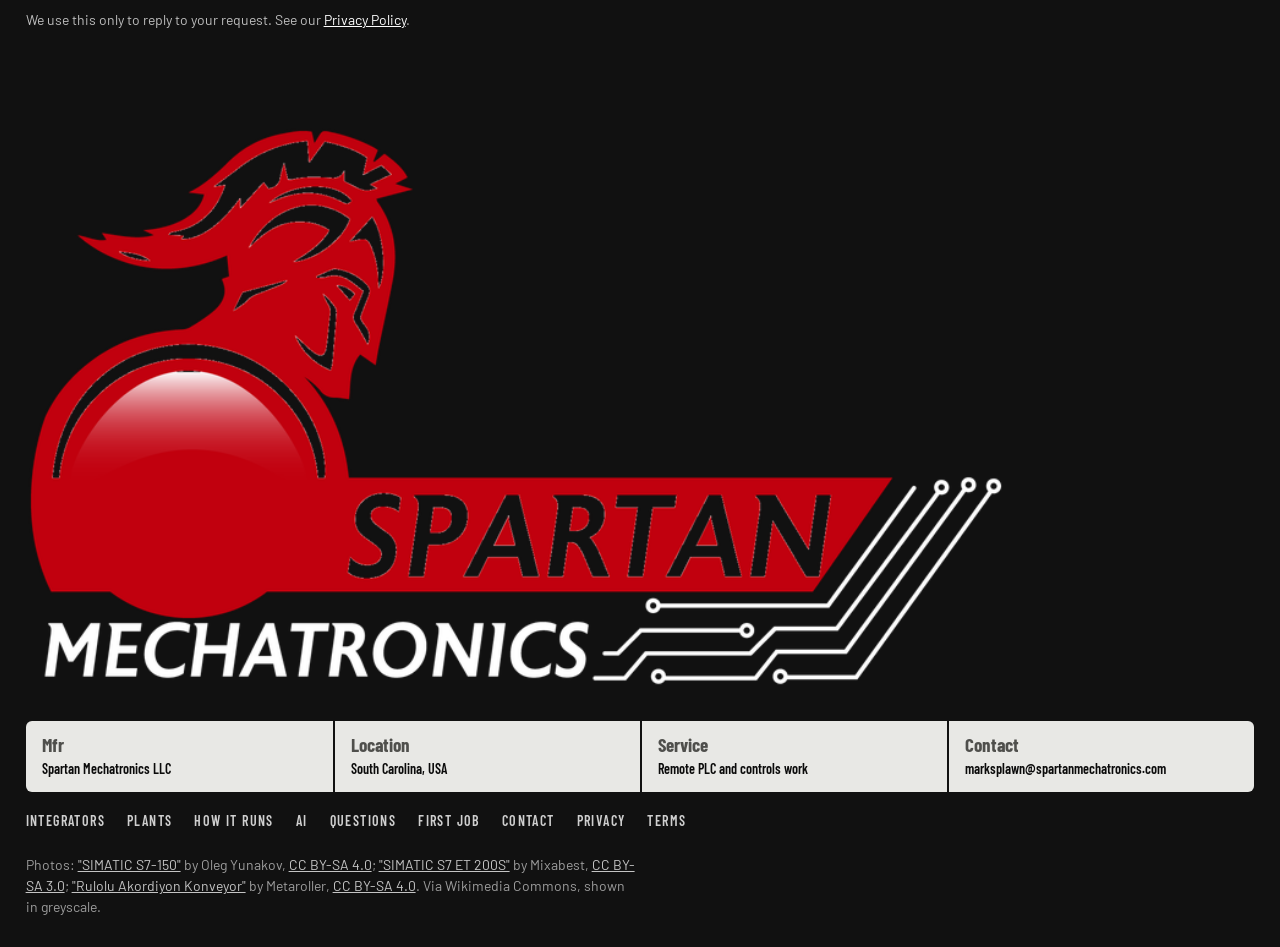
==== commit 8118b392: "Privacy and terms pages, form privacy line, visible focus, phone menu, unused photo removed Co-Autho" ====
--- a/index.html
+++ b/index.html
@@ -27,6 +27,7 @@
 <script type="application/ld+json">
 {"@context":"https://schema.org","@graph":[{"@type":"ProfessionalService","@id":"https://spartanmechatronics.com/#business","name":"Spartan Mechatronics LLC","alternateName":"Spartan Mechatronics","url":"https://spartanmechatronics.com/","logo":"https://spartanmechatronics.com/assets/logo.png","image":"https://spartanmechatronics.com/assets/og-image.png","description":"Contract PLC programming, code review, troubleshooting and documentation for integrators and plants. Siemens, Allen-Bradley, Ignition. Sim-tested first.","email":"marksplawn@spartanmechatronics.com","address":{"@type":"PostalAddress","addressRegion":"SC","addressCountry":"US"},"areaServed":{"@type":"Country","name":"United States"},"knowsAbout":["PLC programming","Siemens TIA Portal","Siemens STEP 7","S7-1500","S7-300/400","Allen-Bradley Studio 5000","RSLogix 500","ControlLogix","CompactLogix","Ignition SCADA","HMI programming","PLC troubleshooting","PLC migration","AI-assisted PLC programming"],"hasOfferCatalog":{"@type":"OfferCatalog","name":"Remote controls services","itemListElement":[{"@type":"Offer","itemOffered":{"@type":"Service","name":"PLC programming services","description":"PLC and HMI programming from a spec or functional description, built to the integrator's standards.","areaServed":"US","provider":{"@id":"https://spartanmechatronics.com/#business"}}},{"@type":"Offer","itemOffered":{"@type":"Service","name":"PLC code review","description":"One program checked end to end: logic, interlocks, alarms, naming and fault handling, issues ranked by risk.","areaServed":"US","provider":{"@id":"https://spartanmechatronics.com/#business"}}},{"@type":"Offer","itemOffered":{"@type":"Service","name":"Remote PLC troubleshooting","description":"A scheduled remote session with the plant's tech at the panel, with the cause and fix in writing.","areaServed":"US","provider":{"@id":"https://spartanmechatronics.com/#business"}}},{"@type":"Offer","itemOffered":{"@type":"Service","name":"PLC programming documentation","description":"A program explained in everyday words: sections, I/O, sequences, interlocks.","areaServed":"US","provider":{"@id":"https://spartanmechatronics.com/#business"}}},{"@type":"Offer","itemOffered":{"@type":"Service","name":"PLC migration planning","description":"Upgrade plans for S7-300/400 to S7-1500 and SLC 500 to ControlLogix or CompactLogix, with cost and downtime laid out.","areaServed":"US","provider":{"@id":"https://spartanmechatronics.com/#business"}}},{"@type":"Offer","itemOffered":{"@type":"Service","name":"Simulation testing (virtual FAT)","description":"Sequences, interlocks and fault paths run against a simulated machine before site.","areaServed":"US","provider":{"@id":"https://spartanmechatronics.com/#business"}}},{"@type":"Offer","itemOffered":{"@type":"Service","name":"AI for controls teams","description":"Working sessions that teach a controls team where AI helps on PLC work and how to catch it when it is wrong.","areaServed":"US","provider":{"@id":"https://spartanmechatronics.com/#business"}}}]}},{"@type":"WebSite","@id":"https://spartanmechatronics.com/#website","url":"https://spartanmechatronics.com/","name":"Spartan Mechatronics","publisher":{"@id":"https://spartanmechatronics.com/#business"},"inLanguage":"en-US"},{"@type":"FAQPage","@id":"https://spartanmechatronics.com/#faq","mainEntity":[{"@type":"Question","name":"Will you work under our company name?","acceptedAnswer":{"@type":"Answer","text":"Yes. On integrator jobs your customer deals with you."}},{"@type":"Question","name":"Do you sign an NDA?","acceptedAnswer":{"@type":"Answer","text":"Yes, before any files or access change hands."}},{"@type":"Question","name":"Who owns the code?","acceptedAnswer":{"@type":"Answer","text":"You do, along with every file and document from the job."}},{"@type":"Question","name":"How do you work on a machine you can't drive to?","acceptedAnswer":{"@type":"Answer","text":"Over the remote access your site already has (VPN, Secomea, eWON, TeamViewer), or from program files and photos. Your people stay at the machine, and nothing changes on a running line without your OK."}},{"@type":"Question","name":"Does my code go into AI tools?","acceptedAnswer":{"@type":"Answer","text":"Only with your OK. Before any files change hands we agree which tools, if any, can see them, and nothing goes into a tool that trains on customer data."}},{"@type":"Question","name":"Which platforms?","acceptedAnswer":{"@type":"Answer","text":"Siemens TIA Portal and STEP 7 Classic, Allen-Bradley Studio 5000 and RSLogix 500, and Ignition SCADA."}}]}]}
 </script>
+<script>document.documentElement.classList.add('js')</script>
 <link rel="preconnect" href="https://fonts.googleapis.com">
 <link rel="preconnect" href="https://fonts.gstatic.com" crossorigin>
 <link href="https://fonts.googleapis.com/css2?family=Barlow+Condensed:wght@600;700&family=Barlow:wght@400;500;600&display=swap" rel="stylesheet">
@@ -63,6 +64,9 @@
 .skip{position:absolute;left:-999px;top:0;background:var(--ink);color:#fff;padding:12px 16px;z-index:10}
 .skip:focus{left:var(--m)}
 :focus-visible{outline:3px solid var(--brand);outline-offset:3px}
+/* on black and red panels the red ring disappears: amber (10:1 on black) instead */
+.contact :focus-visible,footer :focus-visible,.term:focus-visible,.rack-photo .note :focus-visible,.log :focus-visible,.ai .card.dark :focus-visible,.module.m-dark :focus-visible,.module.m-red :focus-visible,.facts :focus-visible{outline-color:var(--lamp-amber)}
+.term.red:focus-visible{outline-color:var(--ink)}
 [hidden]{display:none!important}
 
 /* wire marker tag: the heat-shrink label on every conductor */
@@ -106,6 +110,12 @@
 .door-bar nav a:hover span{color:#bbb}
 .door-bar .pb{font-size:var(--step-body);padding:14px 20px 13px 14px}
 .door-bar .pb .lens{width:16px;height:16px}
+.door-bar .in{position:relative}
+.menu-btn{display:none;align-items:center;gap:10px;font:600 var(--step-small)/1 var(--f-plate);letter-spacing:0.1em;text-transform:uppercase;color:var(--ink);background:none;border:2px solid var(--black);border-radius:4px;padding:12px 12px;min-height:48px;cursor:pointer}
+.menu-btn .bars,.menu-btn .bars::before,.menu-btn .bars::after{display:block;width:18px;height:2px;background:currentColor;position:relative}
+.menu-btn .bars::before,.menu-btn .bars::after{content:"";position:absolute;left:0}
+.menu-btn .bars::before{top:-6px}.menu-btn .bars::after{top:6px}
+.menu-btn[aria-expanded="true"]{background:var(--black);color:#fff}
 
 /* ---------- hero ---------- */
 .hero{display:grid;grid-template-columns:repeat(12,1fr);gap:var(--gap);padding:14px var(--m) 0}
@@ -275,10 +285,12 @@
 .form input,.form textarea{font:400 var(--step-body)/1.4 var(--f-body);background:var(--black-2);color:#fff;border:2px solid #3a3a3a;border-radius:4px;padding:18px 18px;min-height:64px;resize:vertical;transition:border-color var(--duration-quick) var(--ease-smooth-out),background var(--duration-quick) var(--ease-smooth-out);width:100%}
 .form textarea{min-height:170px}
 .form input::placeholder,.form textarea::placeholder{color:#8f8f8f}
-.form input:focus,.form textarea:focus{border-color:var(--brand);background:#262626;outline:none}
+.form input:focus,.form textarea:focus{border-color:#fff;background:#262626;outline:3px solid var(--lamp-amber);outline-offset:2px}
 .form .send{display:flex;flex-direction:column;justify-content:flex-end;gap:8px}
 .form button{width:100%;justify-content:flex-start;font-size:var(--step-lead);min-height:64px}
 .form button:disabled{opacity:.7;cursor:wait}
+.form-note{grid-column:1/-1;font-size:var(--step-small);color:#bdbdbd}
+.form-note a{color:#fff}
 .form .hp{position:absolute;left:-9999px;width:1px;height:1px;opacity:0} /* taste-skill-ignore: off-screen spam trap, not a divider */
 /* invalid field: shake and a red edge that reverts (transitions.dev error state shake) */
 :root{--shake-distance:6px;--shake-overshoot:4px;--shake-dur-a:80ms;--shake-dur-b:60ms;--shake-ease:cubic-bezier(0.22,1,0.36,1);--revert-hold:3000ms;--revert-dur:280ms}
@@ -357,8 +369,11 @@
 }
 @media (max-width:760px){
   :root{--gap:8px;--s-8:96px;--s-7:64px;--s-5:24px;--s-4:16px}
-  .door-bar nav{display:none}
-  .door-bar .in{grid-template-columns:1fr auto}
+  .js .menu-btn{display:inline-flex}
+  .js .door-bar nav{display:none;position:absolute;top:calc(100% + 6px);left:-3px;right:-3px;flex-direction:column;gap:2px;background:var(--plate);border:3px solid var(--black);border-radius:6px;padding:6px}
+  .js .door-bar nav.is-open{display:flex}
+  .door-bar nav a{padding:16px 12px}
+  .door-bar .in{grid-template-columns:1fr auto auto}
   .door-bar .logo img{height:46px}
   .strip{grid-template-columns:1fr}
   .steps{grid-template-columns:1fr}
@@ -407,7 +422,8 @@
 <header class="door-bar">
   <div class="in">
     <a class="logo" href="#top" aria-label="Spartan Mechatronics, back to top"><img src="assets/logo.png" alt="Spartan Mechatronics" width="801" height="460"></a>
-    <nav aria-label="Main">
+    <button class="menu-btn" type="button" aria-expanded="false" aria-controls="site-nav"><span class="bars" aria-hidden="true"></span>Menu</button>
+    <nav aria-label="Main" id="site-nav">
       <a href="#integrators"><span>-A1</span>Integrators</a>
       <a href="#plants"><span>-A2</span>Plants</a>
       <a href="#how"><span>-K1</span>How it runs</a>
@@ -613,6 +629,7 @@
       <div class="field"><label for="f-email">EMAIL</label><span class="why" aria-live="polite">That email looks off</span><input name="email" id="f-email" class="t-input" type="email" placeholder="Email" autocomplete="email" required></div>
       <div class="field wide"><label for="f-job">THE JOB</label><span class="why" aria-live="polite">Tell me about the job</span><textarea name="job" id="f-job" class="t-input" placeholder="The machine, the PLC platform, what you need and when" required></textarea></div>
       <div class="send"><button type="submit" class="pb"><span class="lens" aria-hidden="true"></span>Send it</button></div>
+      <p class="form-note">We use this only to reply to your request. See our <a href="privacy.html">Privacy Policy</a>.</p>
       <input class="hp" name="website" id="f-website" tabindex="-1" autocomplete="off" aria-hidden="true">
     </form>
     <p class="form-msg" id="job-msg" role="status" hidden></p>
@@ -628,13 +645,12 @@
     <div><b>Service</b>Remote PLC and controls work</div>
     <div><b>Contact</b><a href="mailto:marksplawn@spartanmechatronics.com">marksplawn@spartanmechatronics.com</a></div>
   </div>
-  <div class="foot-links"><a href="#integrators">Integrators</a><a href="#plants">Plants</a><a href="#how">How it runs</a><a href="#ai">AI</a><a href="#questions">Questions</a><a href="#start">First job</a><a href="#contact">Contact</a></div>
+  <div class="foot-links"><a href="#integrators">Integrators</a><a href="#plants">Plants</a><a href="#how">How it runs</a><a href="#ai">AI</a><a href="#questions">Questions</a><a href="#start">First job</a><a href="#contact">Contact</a><a href="privacy.html">Privacy</a><a href="terms.html">Terms</a></div>
   <p class="credits">Photos: <a href="https://commons.wikimedia.org/w/index.php?curid=154795329">"SIMATIC S7-150"</a> by Oleg Yunakov, <a href="https://creativecommons.org/licenses/by-sa/4.0/">CC BY-SA 4.0</a>; <a href="https://commons.wikimedia.org/w/index.php?curid=26797214">"SIMATIC S7 ET 200S"</a> by Mixabest, <a href="https://creativecommons.org/licenses/by-sa/3.0/">CC BY-SA 3.0</a>; <a href="https://commons.wikimedia.org/w/index.php?curid=142988646">"Rulolu Akordiyon Konveyor"</a> by Metaroller, <a href="https://creativecommons.org/licenses/by-sa/4.0/">CC BY-SA 4.0</a>. Via Wikimedia Commons, shown in greyscale.</p>
 </footer>
 
 <script src="assets/vendor/gsap.min.js"></script>
 <script>
-document.documentElement.classList.add('js');
 (function(){
   document.querySelectorAll('a[data-job]').forEach(a=>a.addEventListener('click',()=>{
     const t=document.getElementById('f-job');if(!t.value.trim())t.value=a.dataset.job+': ';
@@ -717,6 +733,15 @@
   });
 })();
 (function(){
+  // phone menu: the nav folds behind a button under 760px
+  const btn=document.querySelector('.menu-btn'),nav=document.getElementById('site-nav');
+  const set=open=>{btn.setAttribute('aria-expanded',String(open));nav.classList.toggle('is-open',open)};
+  btn.addEventListener('click',()=>set(btn.getAttribute('aria-expanded')!=='true'));
+  nav.addEventListener('click',e=>{if(e.target.closest('a'))set(false)});
+  document.addEventListener('keydown',e=>{if(e.key==='Escape'&&nav.classList.contains('is-open')){set(false);btn.focus()}});
+  document.addEventListener('click',e=>{if(nav.classList.contains('is-open')&&!e.target.closest('.door-bar'))set(false)});
+})();
+(function(){
   // the window's pilot lamps follow the 3D cell: HOLD while a full pallet swaps out
   const run=document.querySelector('.window .lamp:not(.amber):not(.red)'),hold=document.querySelector('.window .lamp.amber');
   document.addEventListener('cellstate',e=>{run.classList.toggle('on',e.detail==='run');hold.classList.toggle('on',e.detail==='hold')});
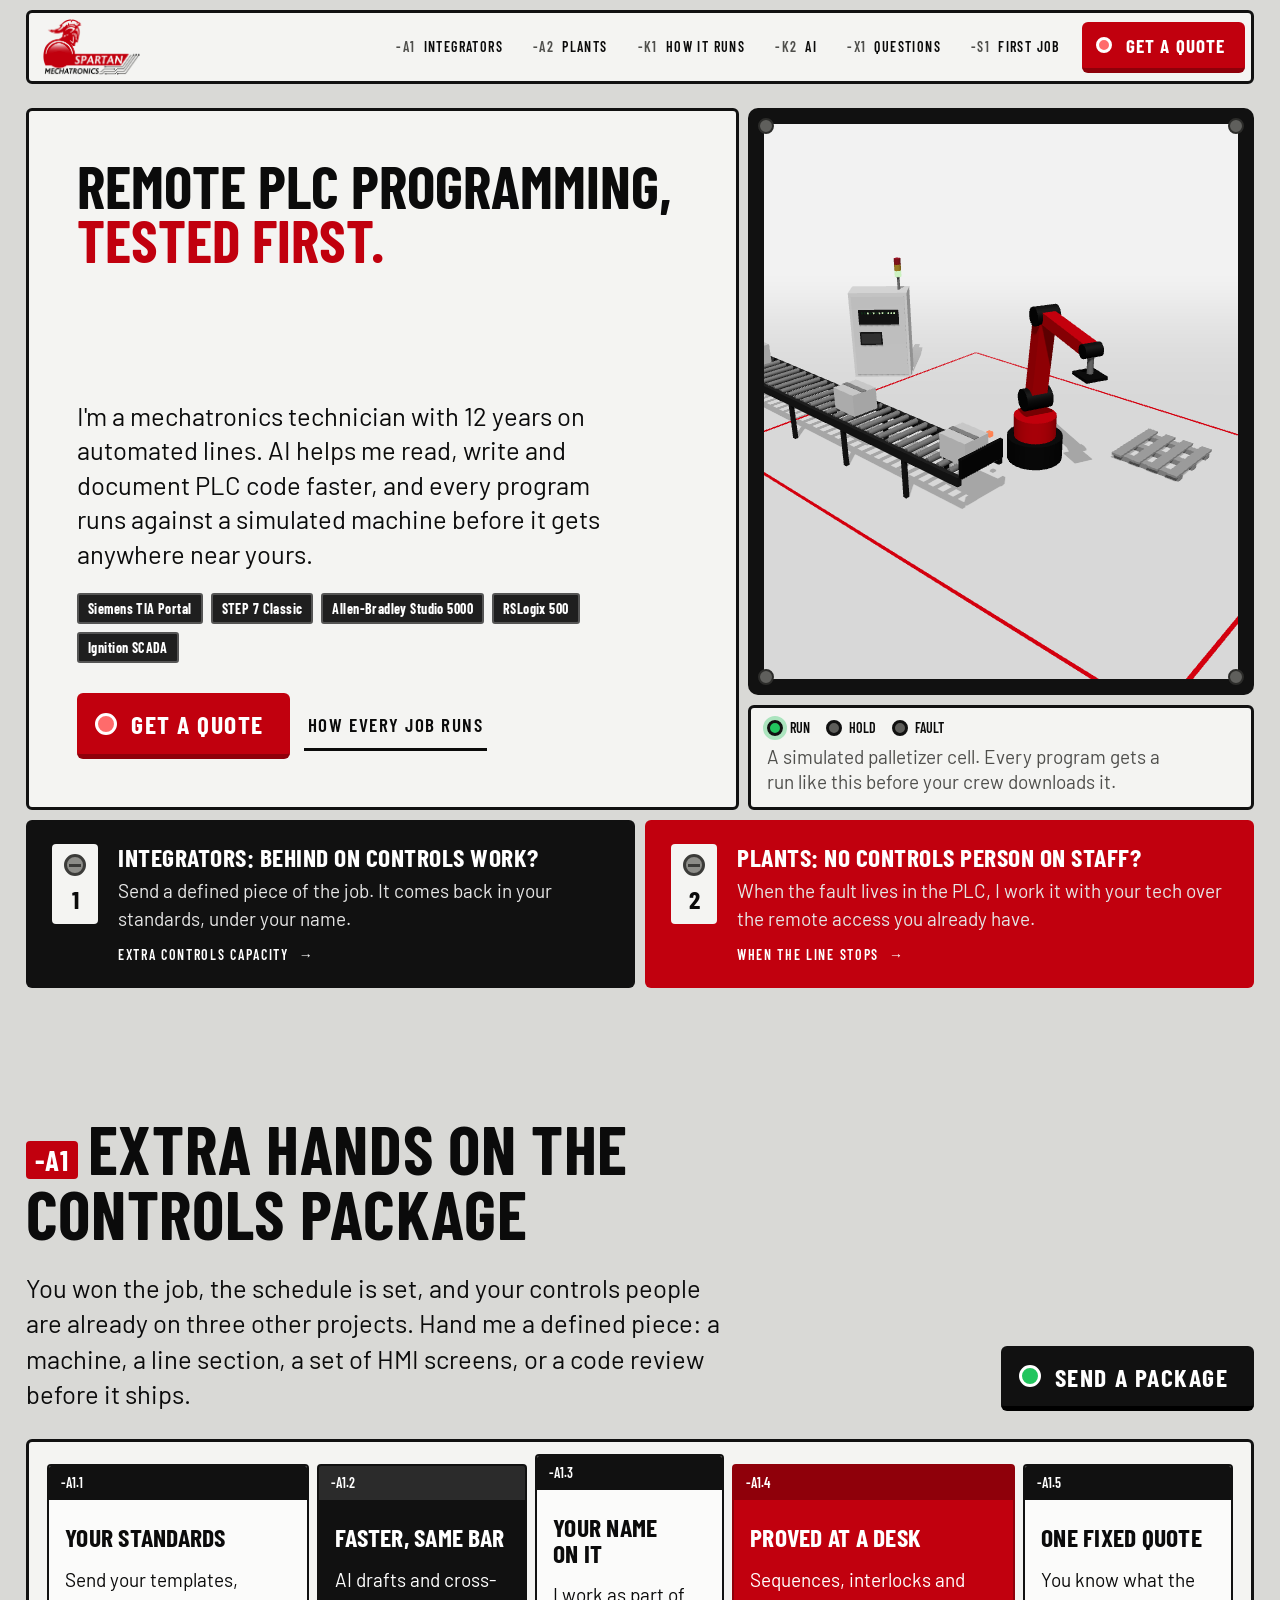
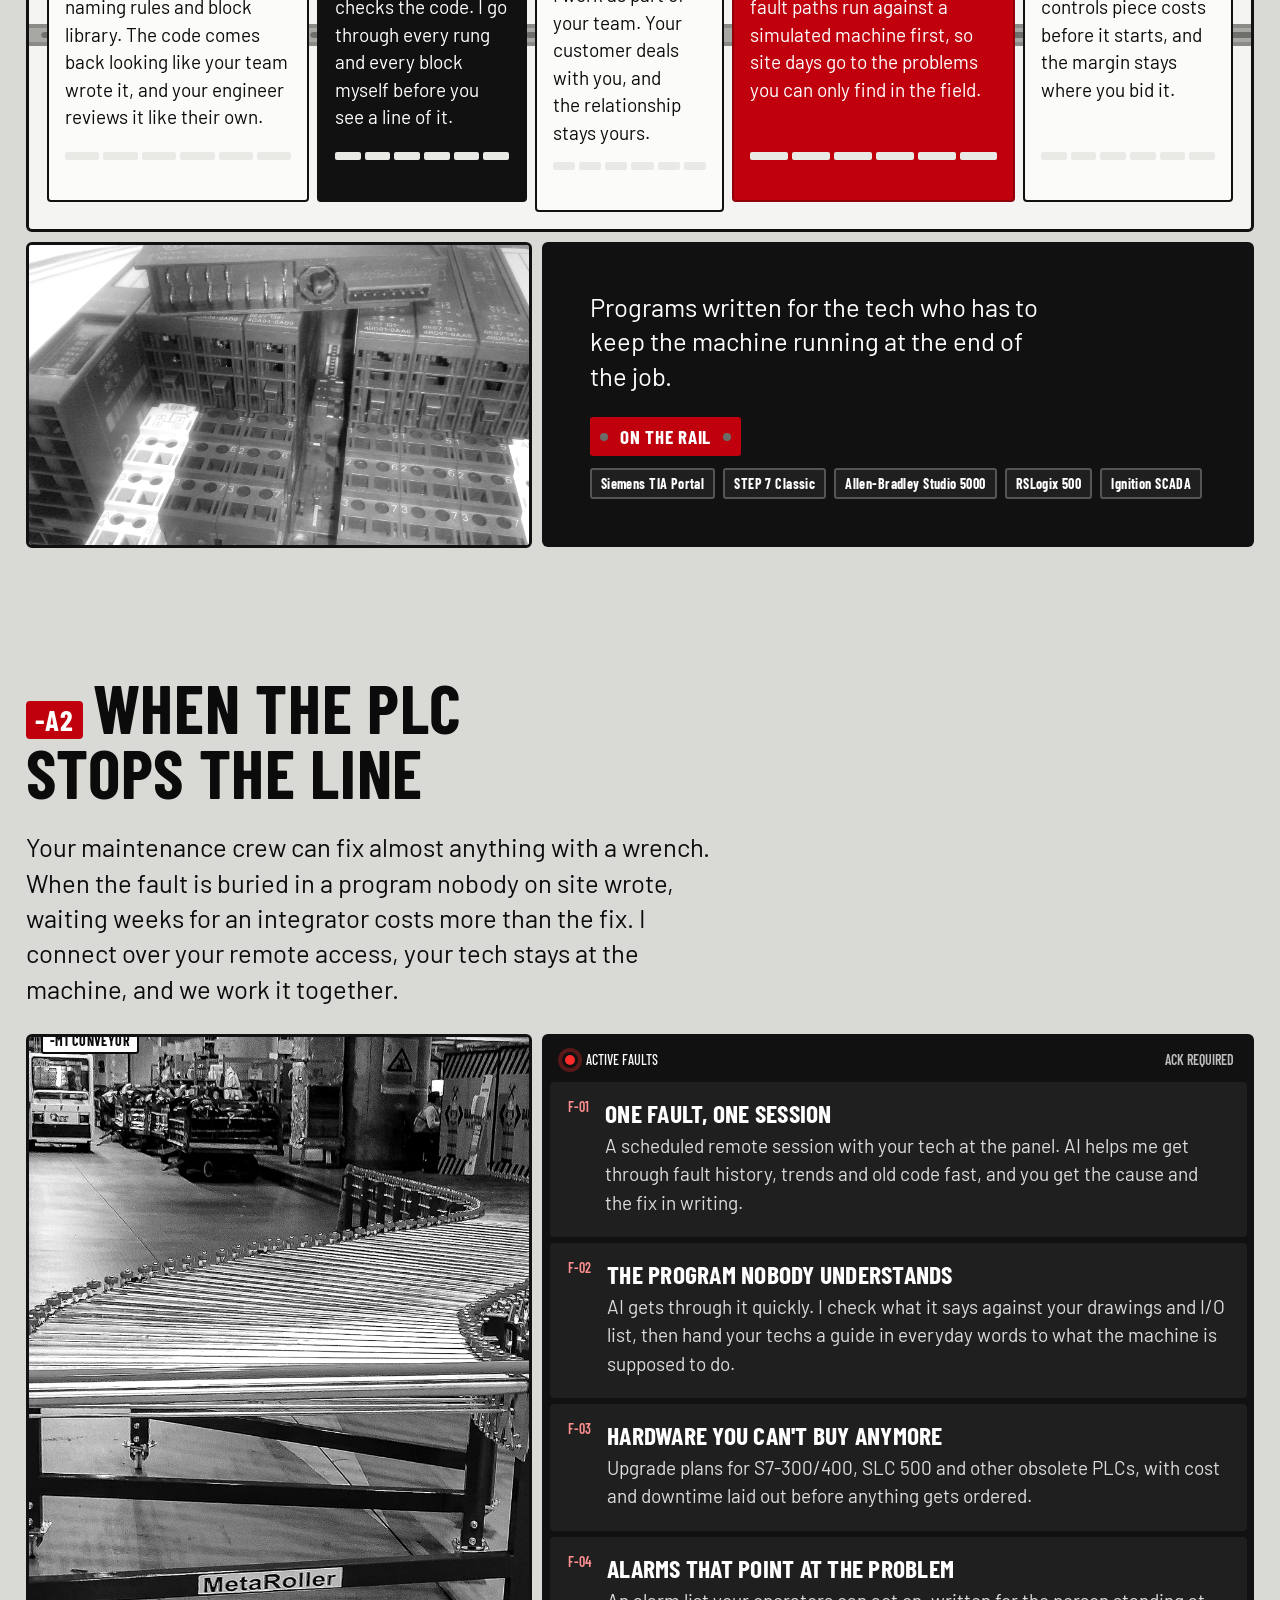
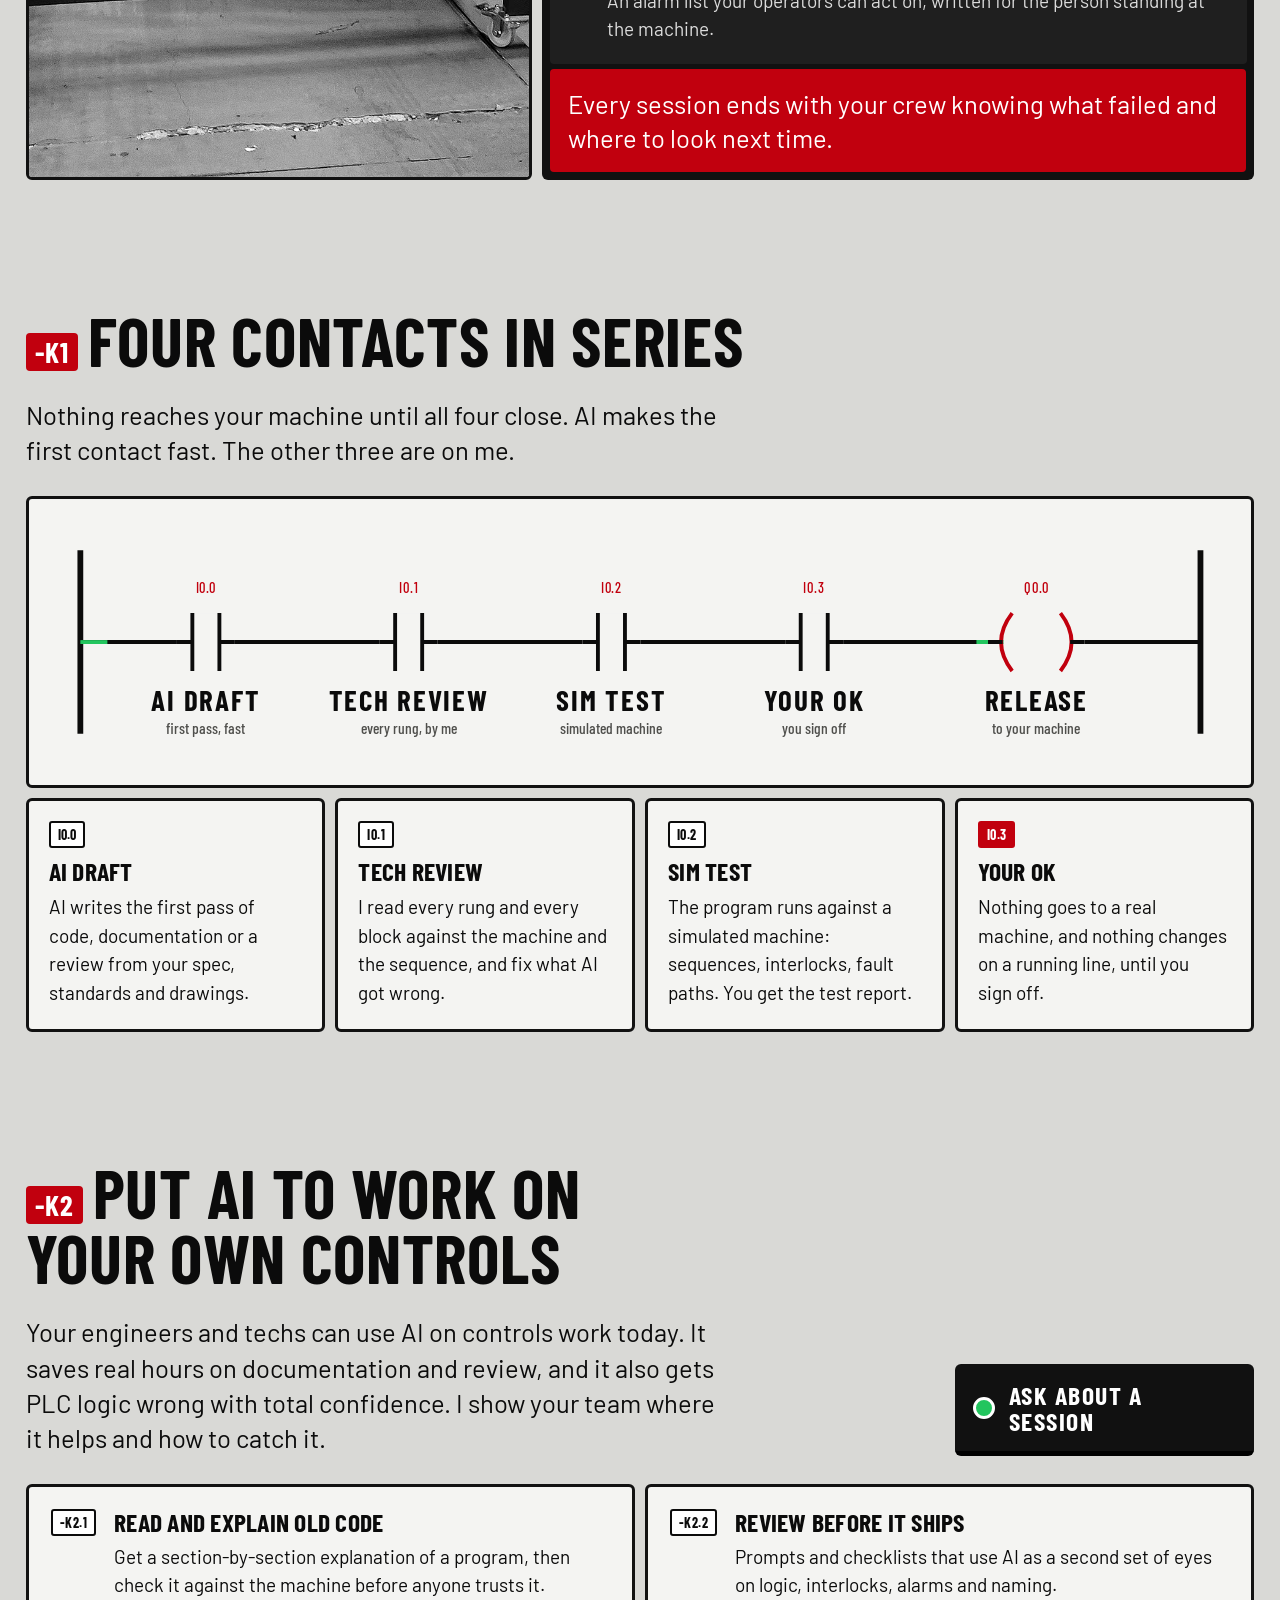
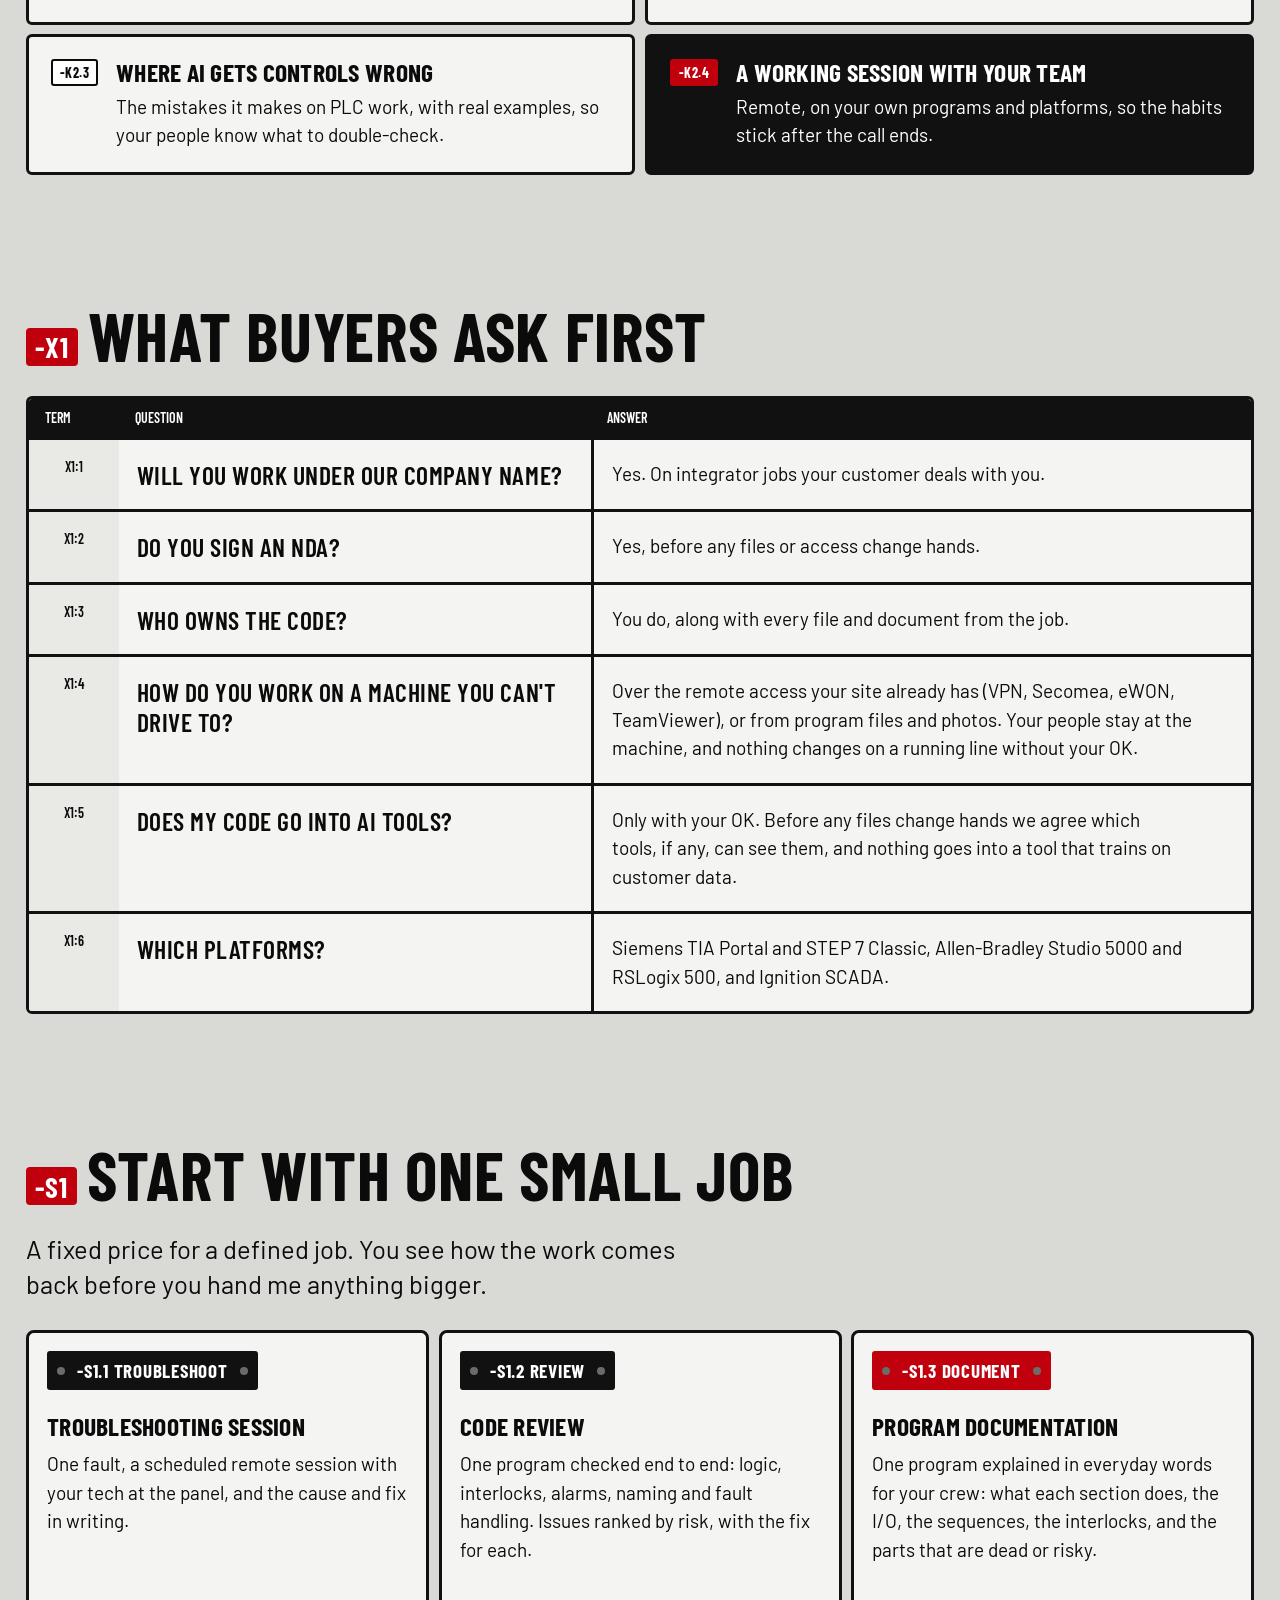
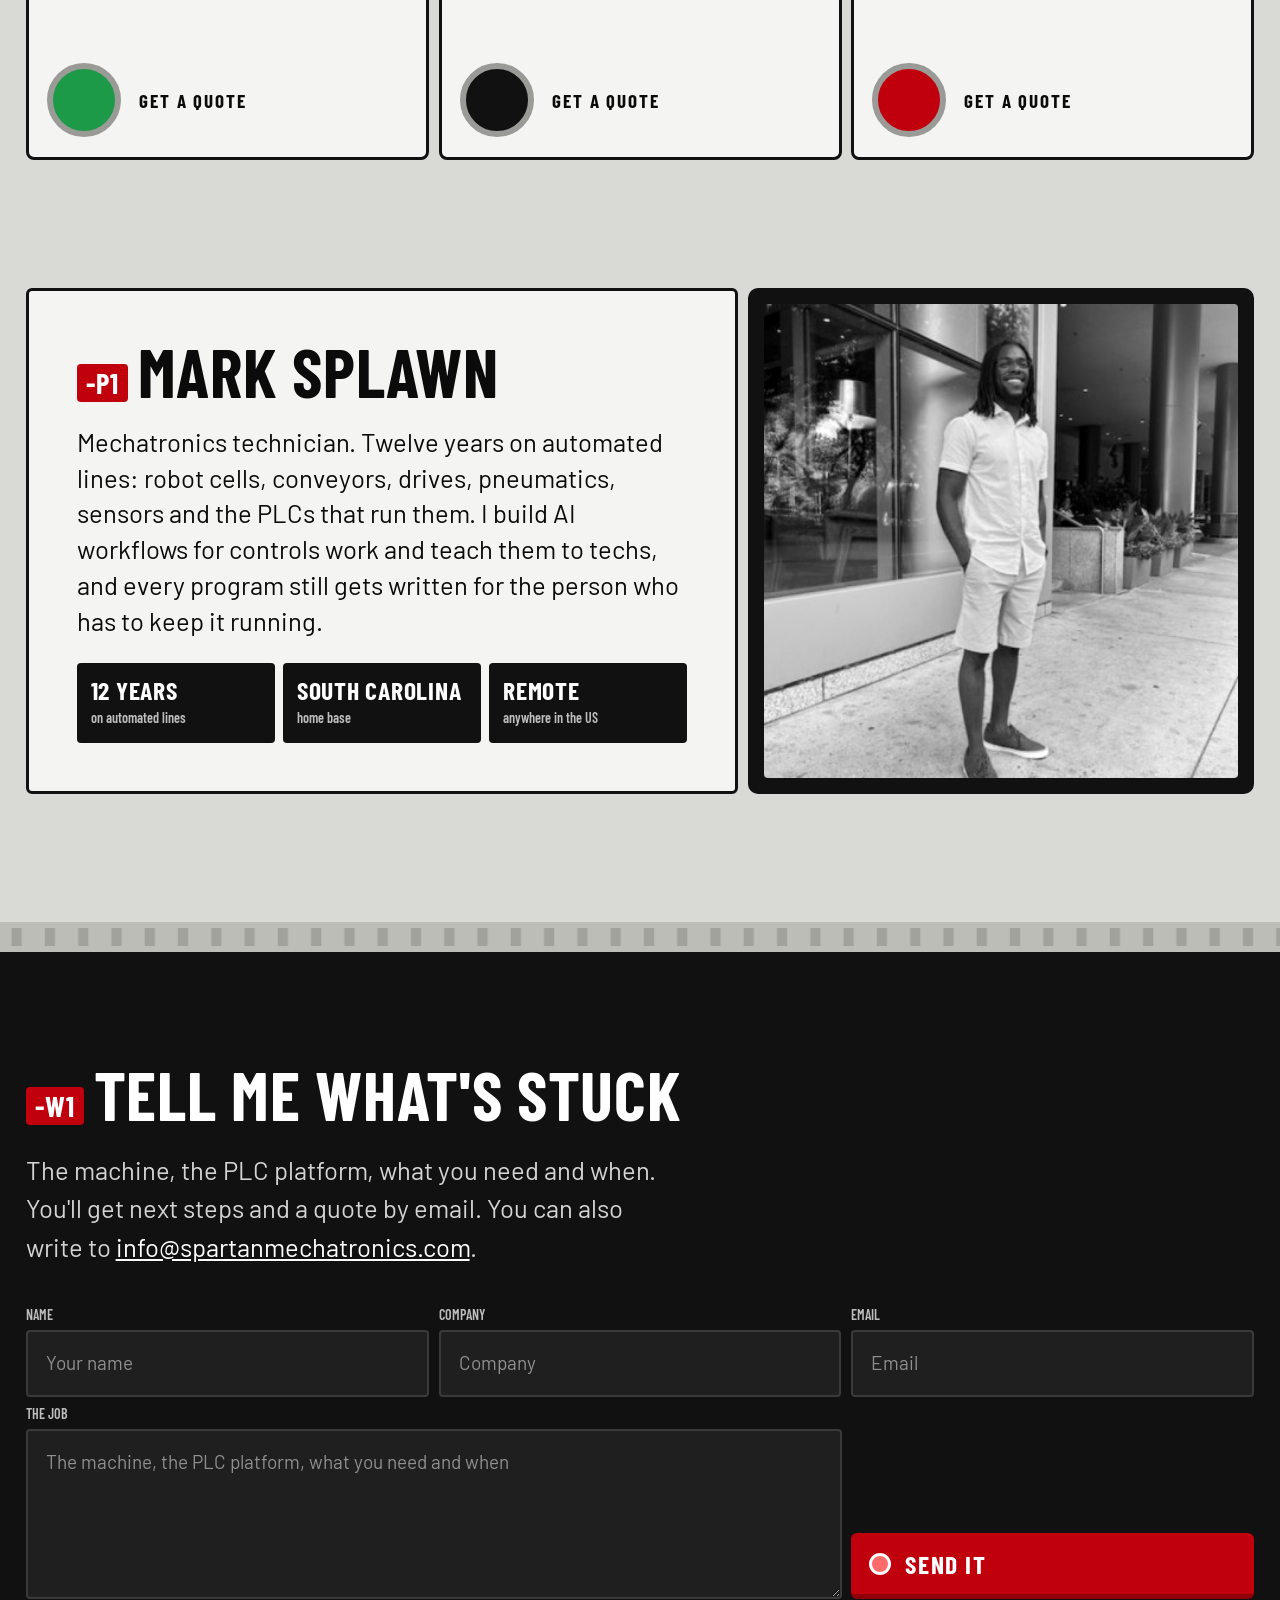
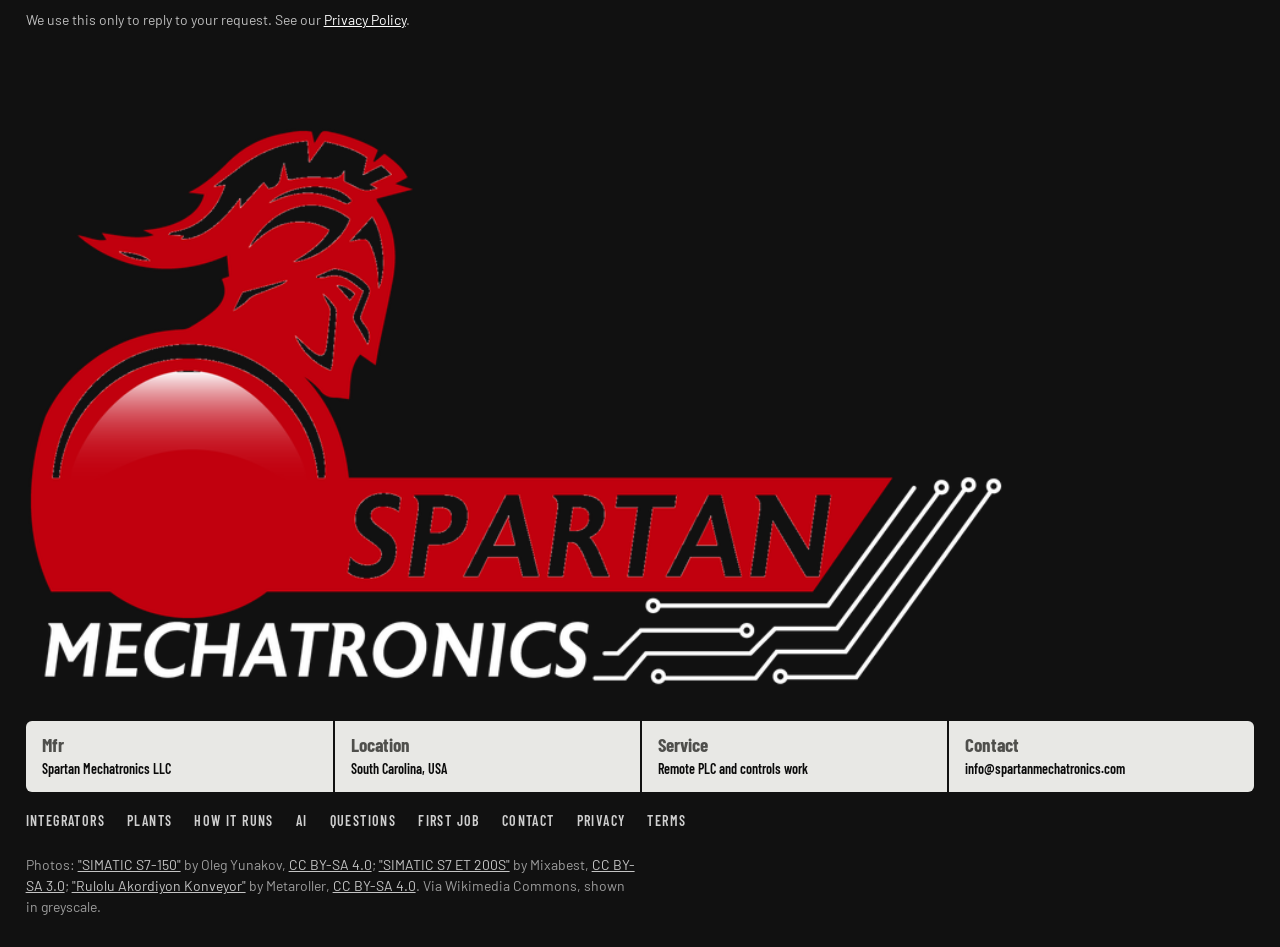
==== commit cf94cd02: "Contact email is now info@spartanmechatronics.com Co-Authored-By: Claude Opus 5.5 <noreply@anthropic" ====
--- a/index.html
+++ b/index.html
@@ -25,7 +25,7 @@
 <link rel="icon" href="assets/mark.png" type="image/png">
 <link rel="apple-touch-icon" href="assets/mark.png">
 <script type="application/ld+json">
-{"@context":"https://schema.org","@graph":[{"@type":"ProfessionalService","@id":"https://spartanmechatronics.com/#business","name":"Spartan Mechatronics LLC","alternateName":"Spartan Mechatronics","url":"https://spartanmechatronics.com/","logo":"https://spartanmechatronics.com/assets/logo.png","image":"https://spartanmechatronics.com/assets/og-image.png","description":"Contract PLC programming, code review, troubleshooting and documentation for integrators and plants. Siemens, Allen-Bradley, Ignition. Sim-tested first.","email":"marksplawn@spartanmechatronics.com","address":{"@type":"PostalAddress","addressRegion":"SC","addressCountry":"US"},"areaServed":{"@type":"Country","name":"United States"},"knowsAbout":["PLC programming","Siemens TIA Portal","Siemens STEP 7","S7-1500","S7-300/400","Allen-Bradley Studio 5000","RSLogix 500","ControlLogix","CompactLogix","Ignition SCADA","HMI programming","PLC troubleshooting","PLC migration","AI-assisted PLC programming"],"hasOfferCatalog":{"@type":"OfferCatalog","name":"Remote controls services","itemListElement":[{"@type":"Offer","itemOffered":{"@type":"Service","name":"PLC programming services","description":"PLC and HMI programming from a spec or functional description, built to the integrator's standards.","areaServed":"US","provider":{"@id":"https://spartanmechatronics.com/#business"}}},{"@type":"Offer","itemOffered":{"@type":"Service","name":"PLC code review","description":"One program checked end to end: logic, interlocks, alarms, naming and fault handling, issues ranked by risk.","areaServed":"US","provider":{"@id":"https://spartanmechatronics.com/#business"}}},{"@type":"Offer","itemOffered":{"@type":"Service","name":"Remote PLC troubleshooting","description":"A scheduled remote session with the plant's tech at the panel, with the cause and fix in writing.","areaServed":"US","provider":{"@id":"https://spartanmechatronics.com/#business"}}},{"@type":"Offer","itemOffered":{"@type":"Service","name":"PLC programming documentation","description":"A program explained in everyday words: sections, I/O, sequences, interlocks.","areaServed":"US","provider":{"@id":"https://spartanmechatronics.com/#business"}}},{"@type":"Offer","itemOffered":{"@type":"Service","name":"PLC migration planning","description":"Upgrade plans for S7-300/400 to S7-1500 and SLC 500 to ControlLogix or CompactLogix, with cost and downtime laid out.","areaServed":"US","provider":{"@id":"https://spartanmechatronics.com/#business"}}},{"@type":"Offer","itemOffered":{"@type":"Service","name":"Simulation testing (virtual FAT)","description":"Sequences, interlocks and fault paths run against a simulated machine before site.","areaServed":"US","provider":{"@id":"https://spartanmechatronics.com/#business"}}},{"@type":"Offer","itemOffered":{"@type":"Service","name":"AI for controls teams","description":"Working sessions that teach a controls team where AI helps on PLC work and how to catch it when it is wrong.","areaServed":"US","provider":{"@id":"https://spartanmechatronics.com/#business"}}}]}},{"@type":"WebSite","@id":"https://spartanmechatronics.com/#website","url":"https://spartanmechatronics.com/","name":"Spartan Mechatronics","publisher":{"@id":"https://spartanmechatronics.com/#business"},"inLanguage":"en-US"},{"@type":"FAQPage","@id":"https://spartanmechatronics.com/#faq","mainEntity":[{"@type":"Question","name":"Will you work under our company name?","acceptedAnswer":{"@type":"Answer","text":"Yes. On integrator jobs your customer deals with you."}},{"@type":"Question","name":"Do you sign an NDA?","acceptedAnswer":{"@type":"Answer","text":"Yes, before any files or access change hands."}},{"@type":"Question","name":"Who owns the code?","acceptedAnswer":{"@type":"Answer","text":"You do, along with every file and document from the job."}},{"@type":"Question","name":"How do you work on a machine you can't drive to?","acceptedAnswer":{"@type":"Answer","text":"Over the remote access your site already has (VPN, Secomea, eWON, TeamViewer), or from program files and photos. Your people stay at the machine, and nothing changes on a running line without your OK."}},{"@type":"Question","name":"Does my code go into AI tools?","acceptedAnswer":{"@type":"Answer","text":"Only with your OK. Before any files change hands we agree which tools, if any, can see them, and nothing goes into a tool that trains on customer data."}},{"@type":"Question","name":"Which platforms?","acceptedAnswer":{"@type":"Answer","text":"Siemens TIA Portal and STEP 7 Classic, Allen-Bradley Studio 5000 and RSLogix 500, and Ignition SCADA."}}]}]}
+{"@context":"https://schema.org","@graph":[{"@type":"ProfessionalService","@id":"https://spartanmechatronics.com/#business","name":"Spartan Mechatronics LLC","alternateName":"Spartan Mechatronics","url":"https://spartanmechatronics.com/","logo":"https://spartanmechatronics.com/assets/logo.png","image":"https://spartanmechatronics.com/assets/og-image.png","description":"Contract PLC programming, code review, troubleshooting and documentation for integrators and plants. Siemens, Allen-Bradley, Ignition. Sim-tested first.","email":"info@spartanmechatronics.com","address":{"@type":"PostalAddress","addressRegion":"SC","addressCountry":"US"},"areaServed":{"@type":"Country","name":"United States"},"knowsAbout":["PLC programming","Siemens TIA Portal","Siemens STEP 7","S7-1500","S7-300/400","Allen-Bradley Studio 5000","RSLogix 500","ControlLogix","CompactLogix","Ignition SCADA","HMI programming","PLC troubleshooting","PLC migration","AI-assisted PLC programming"],"hasOfferCatalog":{"@type":"OfferCatalog","name":"Remote controls services","itemListElement":[{"@type":"Offer","itemOffered":{"@type":"Service","name":"PLC programming services","description":"PLC and HMI programming from a spec or functional description, built to the integrator's standards.","areaServed":"US","provider":{"@id":"https://spartanmechatronics.com/#business"}}},{"@type":"Offer","itemOffered":{"@type":"Service","name":"PLC code review","description":"One program checked end to end: logic, interlocks, alarms, naming and fault handling, issues ranked by risk.","areaServed":"US","provider":{"@id":"https://spartanmechatronics.com/#business"}}},{"@type":"Offer","itemOffered":{"@type":"Service","name":"Remote PLC troubleshooting","description":"A scheduled remote session with the plant's tech at the panel, with the cause and fix in writing.","areaServed":"US","provider":{"@id":"https://spartanmechatronics.com/#business"}}},{"@type":"Offer","itemOffered":{"@type":"Service","name":"PLC programming documentation","description":"A program explained in everyday words: sections, I/O, sequences, interlocks.","areaServed":"US","provider":{"@id":"https://spartanmechatronics.com/#business"}}},{"@type":"Offer","itemOffered":{"@type":"Service","name":"PLC migration planning","description":"Upgrade plans for S7-300/400 to S7-1500 and SLC 500 to ControlLogix or CompactLogix, with cost and downtime laid out.","areaServed":"US","provider":{"@id":"https://spartanmechatronics.com/#business"}}},{"@type":"Offer","itemOffered":{"@type":"Service","name":"Simulation testing (virtual FAT)","description":"Sequences, interlocks and fault paths run against a simulated machine before site.","areaServed":"US","provider":{"@id":"https://spartanmechatronics.com/#business"}}},{"@type":"Offer","itemOffered":{"@type":"Service","name":"AI for controls teams","description":"Working sessions that teach a controls team where AI helps on PLC work and how to catch it when it is wrong.","areaServed":"US","provider":{"@id":"https://spartanmechatronics.com/#business"}}}]}},{"@type":"WebSite","@id":"https://spartanmechatronics.com/#website","url":"https://spartanmechatronics.com/","name":"Spartan Mechatronics","publisher":{"@id":"https://spartanmechatronics.com/#business"},"inLanguage":"en-US"},{"@type":"FAQPage","@id":"https://spartanmechatronics.com/#faq","mainEntity":[{"@type":"Question","name":"Will you work under our company name?","acceptedAnswer":{"@type":"Answer","text":"Yes. On integrator jobs your customer deals with you."}},{"@type":"Question","name":"Do you sign an NDA?","acceptedAnswer":{"@type":"Answer","text":"Yes, before any files or access change hands."}},{"@type":"Question","name":"Who owns the code?","acceptedAnswer":{"@type":"Answer","text":"You do, along with every file and document from the job."}},{"@type":"Question","name":"How do you work on a machine you can't drive to?","acceptedAnswer":{"@type":"Answer","text":"Over the remote access your site already has (VPN, Secomea, eWON, TeamViewer), or from program files and photos. Your people stay at the machine, and nothing changes on a running line without your OK."}},{"@type":"Question","name":"Does my code go into AI tools?","acceptedAnswer":{"@type":"Answer","text":"Only with your OK. Before any files change hands we agree which tools, if any, can see them, and nothing goes into a tool that trains on customer data."}},{"@type":"Question","name":"Which platforms?","acceptedAnswer":{"@type":"Answer","text":"Siemens TIA Portal and STEP 7 Classic, Allen-Bradley Studio 5000 and RSLogix 500, and Ignition SCADA."}}]}]}
 </script>
 <script>document.documentElement.classList.add('js')</script>
 <link rel="preconnect" href="https://fonts.googleapis.com">
@@ -622,7 +622,7 @@
 <section class="contact" id="contact" aria-labelledby="contact-h" style="margin-top:0">
   <div class="inner">
     <h2 id="contact-h"><span class="dt">-W1</span>Tell me what's stuck</h2>
-    <p class="intro">The machine, the PLC platform, what you need and when. You'll get next steps and a quote by email. You can also write to <a href="mailto:marksplawn@spartanmechatronics.com">marksplawn@spartanmechatronics.com</a>.</p>
+    <p class="intro">The machine, the PLC platform, what you need and when. You'll get next steps and a quote by email. You can also write to <a href="mailto:info@spartanmechatronics.com">info@spartanmechatronics.com</a>.</p>
     <form class="form" id="job" novalidate>
       <div class="field"><label for="f-name">NAME</label><span class="why" aria-live="polite">Add your name</span><input name="name" id="f-name" class="t-input" placeholder="Your name" autocomplete="name" required></div>
       <div class="field"><label for="f-company">COMPANY</label><input name="company" id="f-company" placeholder="Company" autocomplete="organization"></div>
@@ -643,7 +643,7 @@
     <div><b>Mfr</b>Spartan Mechatronics LLC</div>
     <div><b>Location</b>South Carolina, USA</div>
     <div><b>Service</b>Remote PLC and controls work</div>
-    <div><b>Contact</b><a href="mailto:marksplawn@spartanmechatronics.com">marksplawn@spartanmechatronics.com</a></div>
+    <div><b>Contact</b><a href="mailto:info@spartanmechatronics.com">info@spartanmechatronics.com</a></div>
   </div>
   <div class="foot-links"><a href="#integrators">Integrators</a><a href="#plants">Plants</a><a href="#how">How it runs</a><a href="#ai">AI</a><a href="#questions">Questions</a><a href="#start">First job</a><a href="#contact">Contact</a><a href="privacy.html">Privacy</a><a href="terms.html">Terms</a></div>
   <p class="credits">Photos: <a href="https://commons.wikimedia.org/w/index.php?curid=154795329">"SIMATIC S7-150"</a> by Oleg Yunakov, <a href="https://creativecommons.org/licenses/by-sa/4.0/">CC BY-SA 4.0</a>; <a href="https://commons.wikimedia.org/w/index.php?curid=26797214">"SIMATIC S7 ET 200S"</a> by Mixabest, <a href="https://creativecommons.org/licenses/by-sa/3.0/">CC BY-SA 3.0</a>; <a href="https://commons.wikimedia.org/w/index.php?curid=142988646">"Rulolu Akordiyon Konveyor"</a> by Metaroller, <a href="https://creativecommons.org/licenses/by-sa/4.0/">CC BY-SA 4.0</a>. Via Wikimedia Commons, shown in greyscale.</p>
@@ -695,7 +695,7 @@
       show('Thanks, '+esc(first)+'. I got it and will reply to '+esc(email)+' with next steps and a quote.');
     }catch(err){
       btn.disabled=false;btn.innerHTML=label;
-      show('That didn\'t go through. Please email <a href="mailto:marksplawn@spartanmechatronics.com?subject=Controls%20job">marksplawn@spartanmechatronics.com</a> instead.',true);
+      show('That didn\'t go through. Please email <a href="mailto:info@spartanmechatronics.com?subject=Controls%20job">info@spartanmechatronics.com</a> instead.',true);
     }
   });
 })();
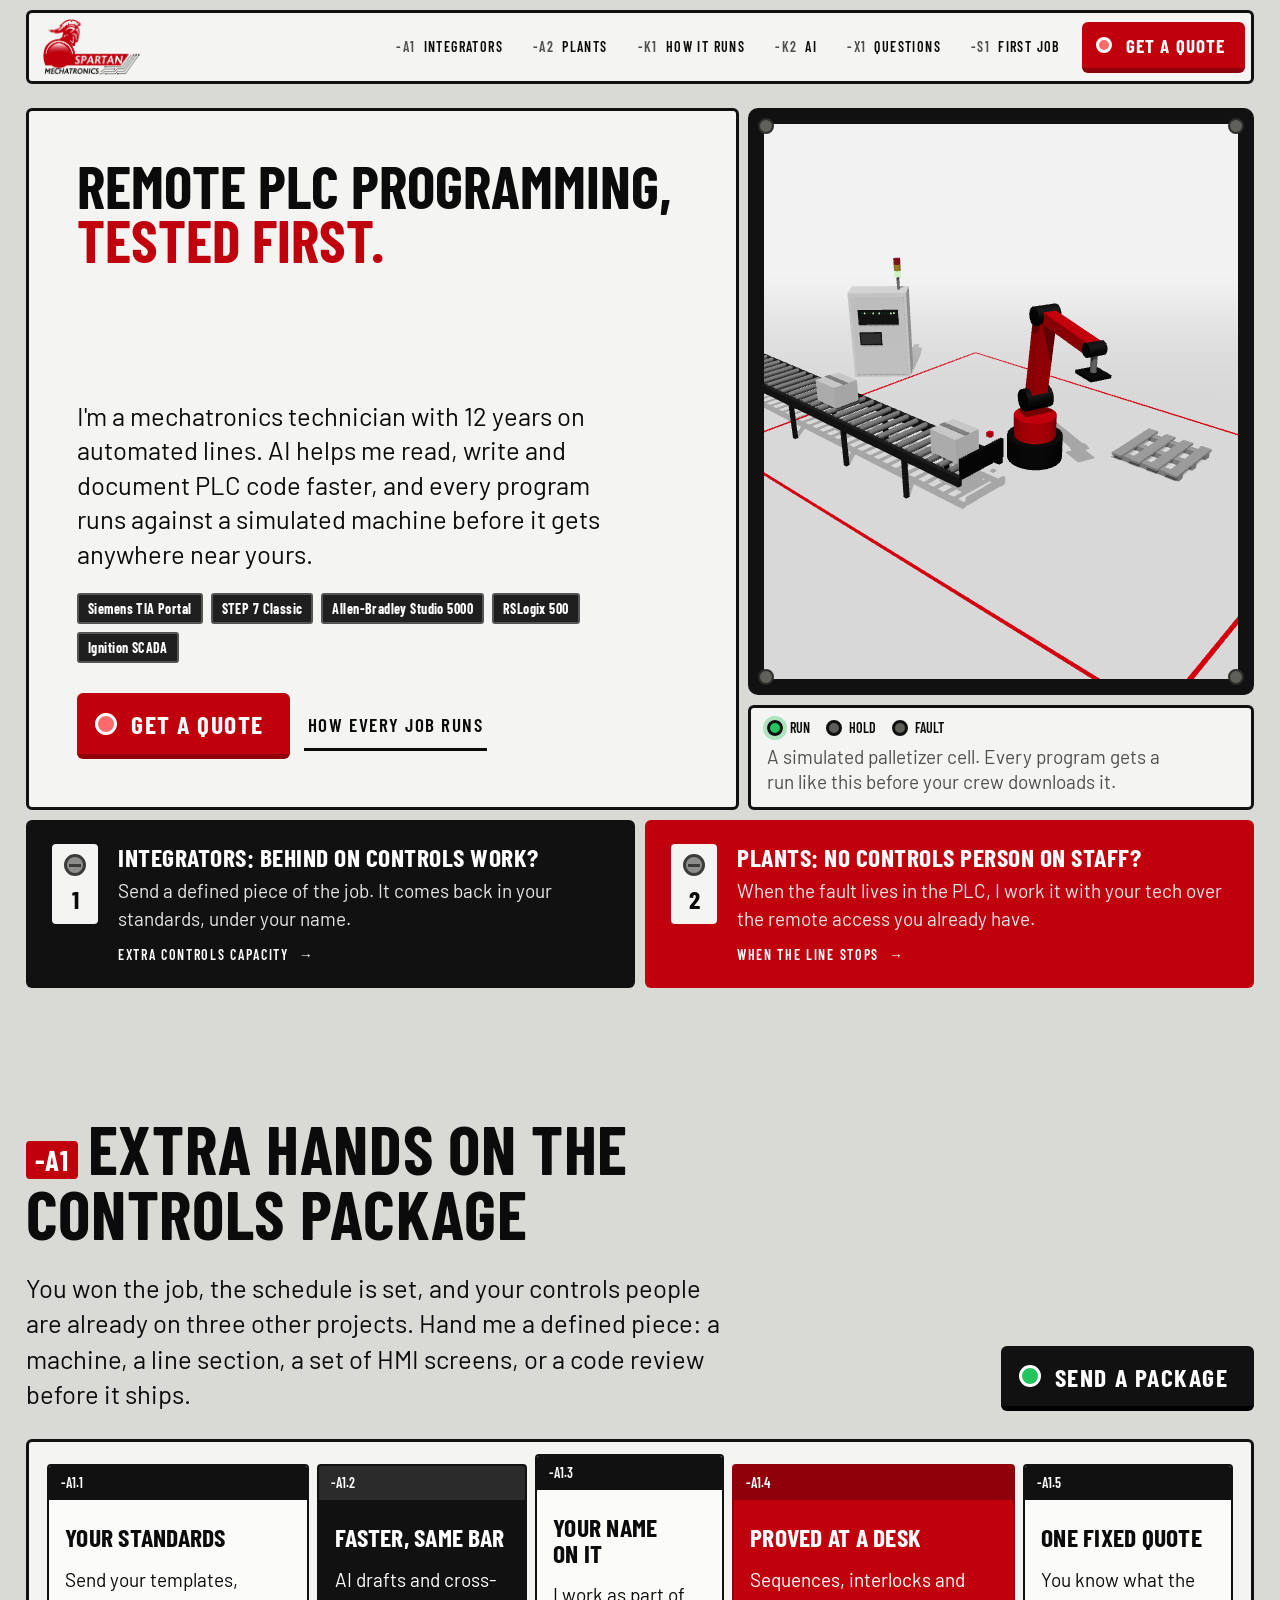
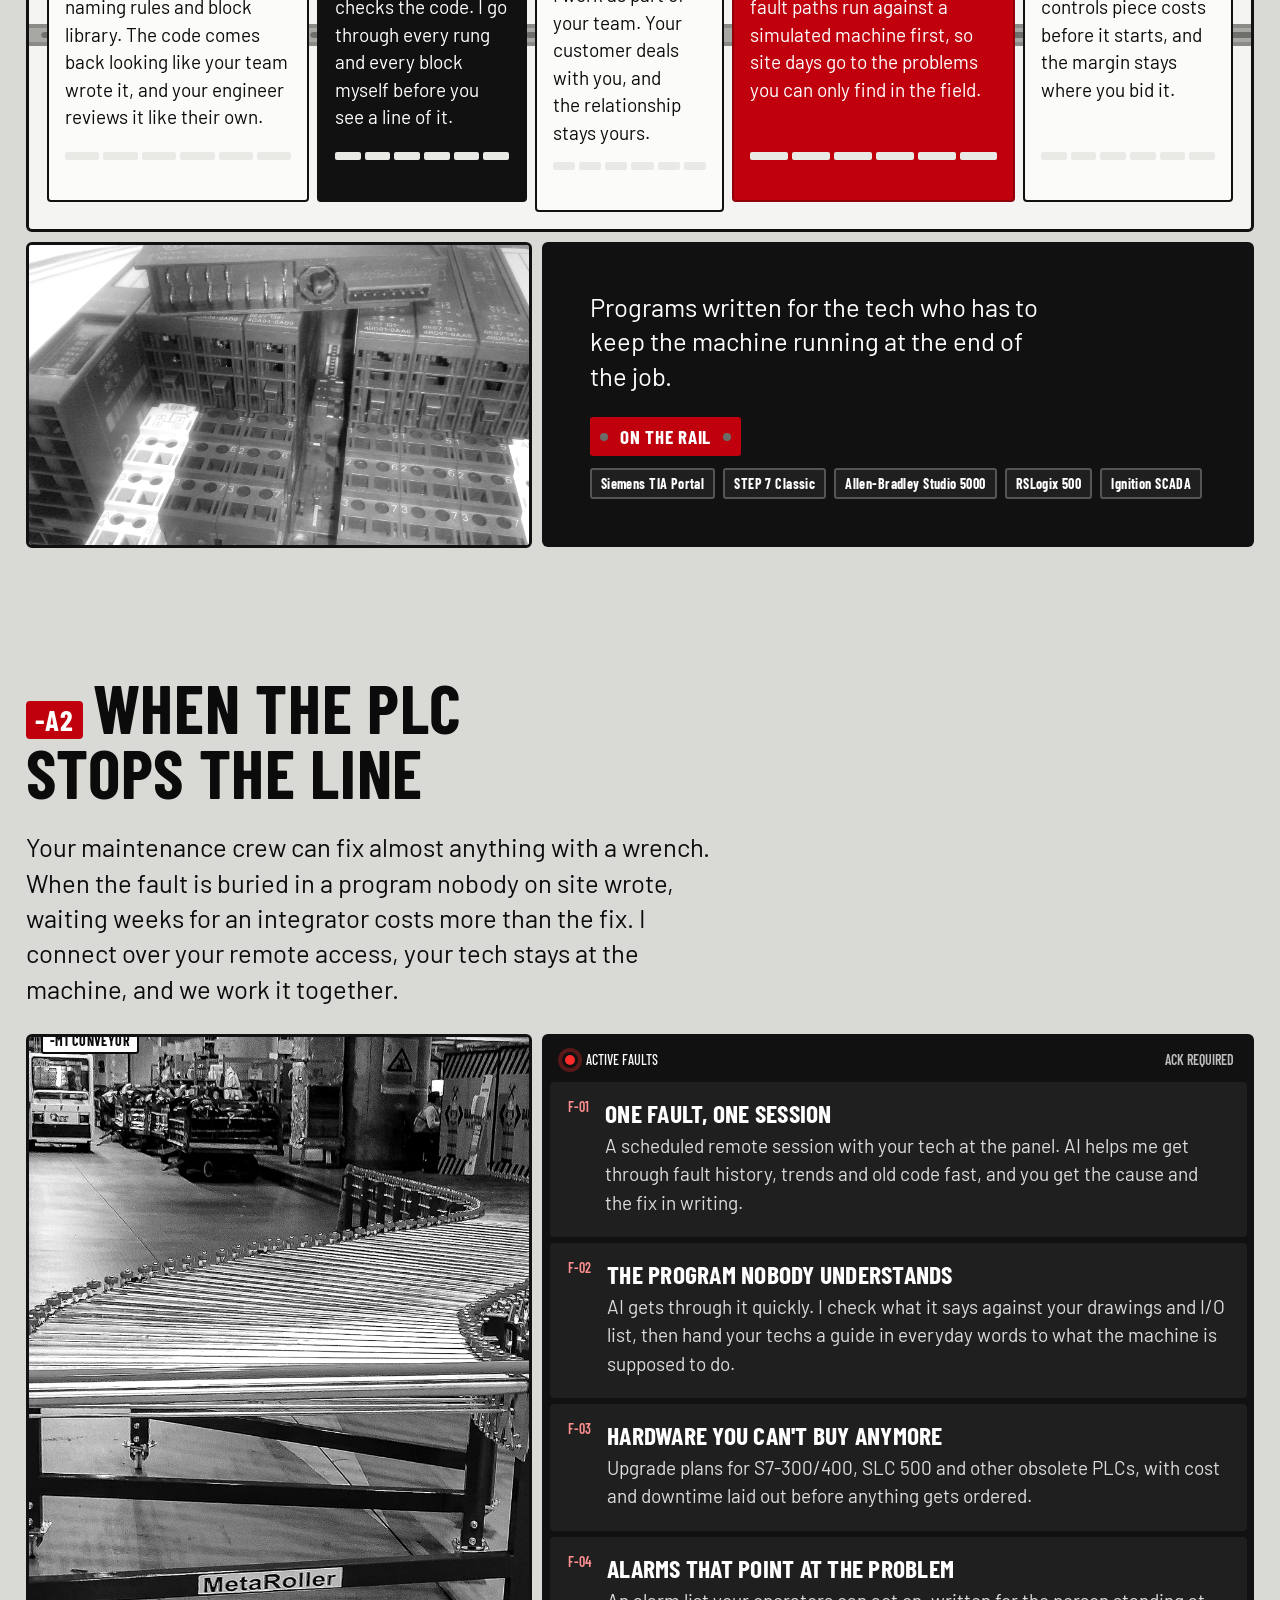
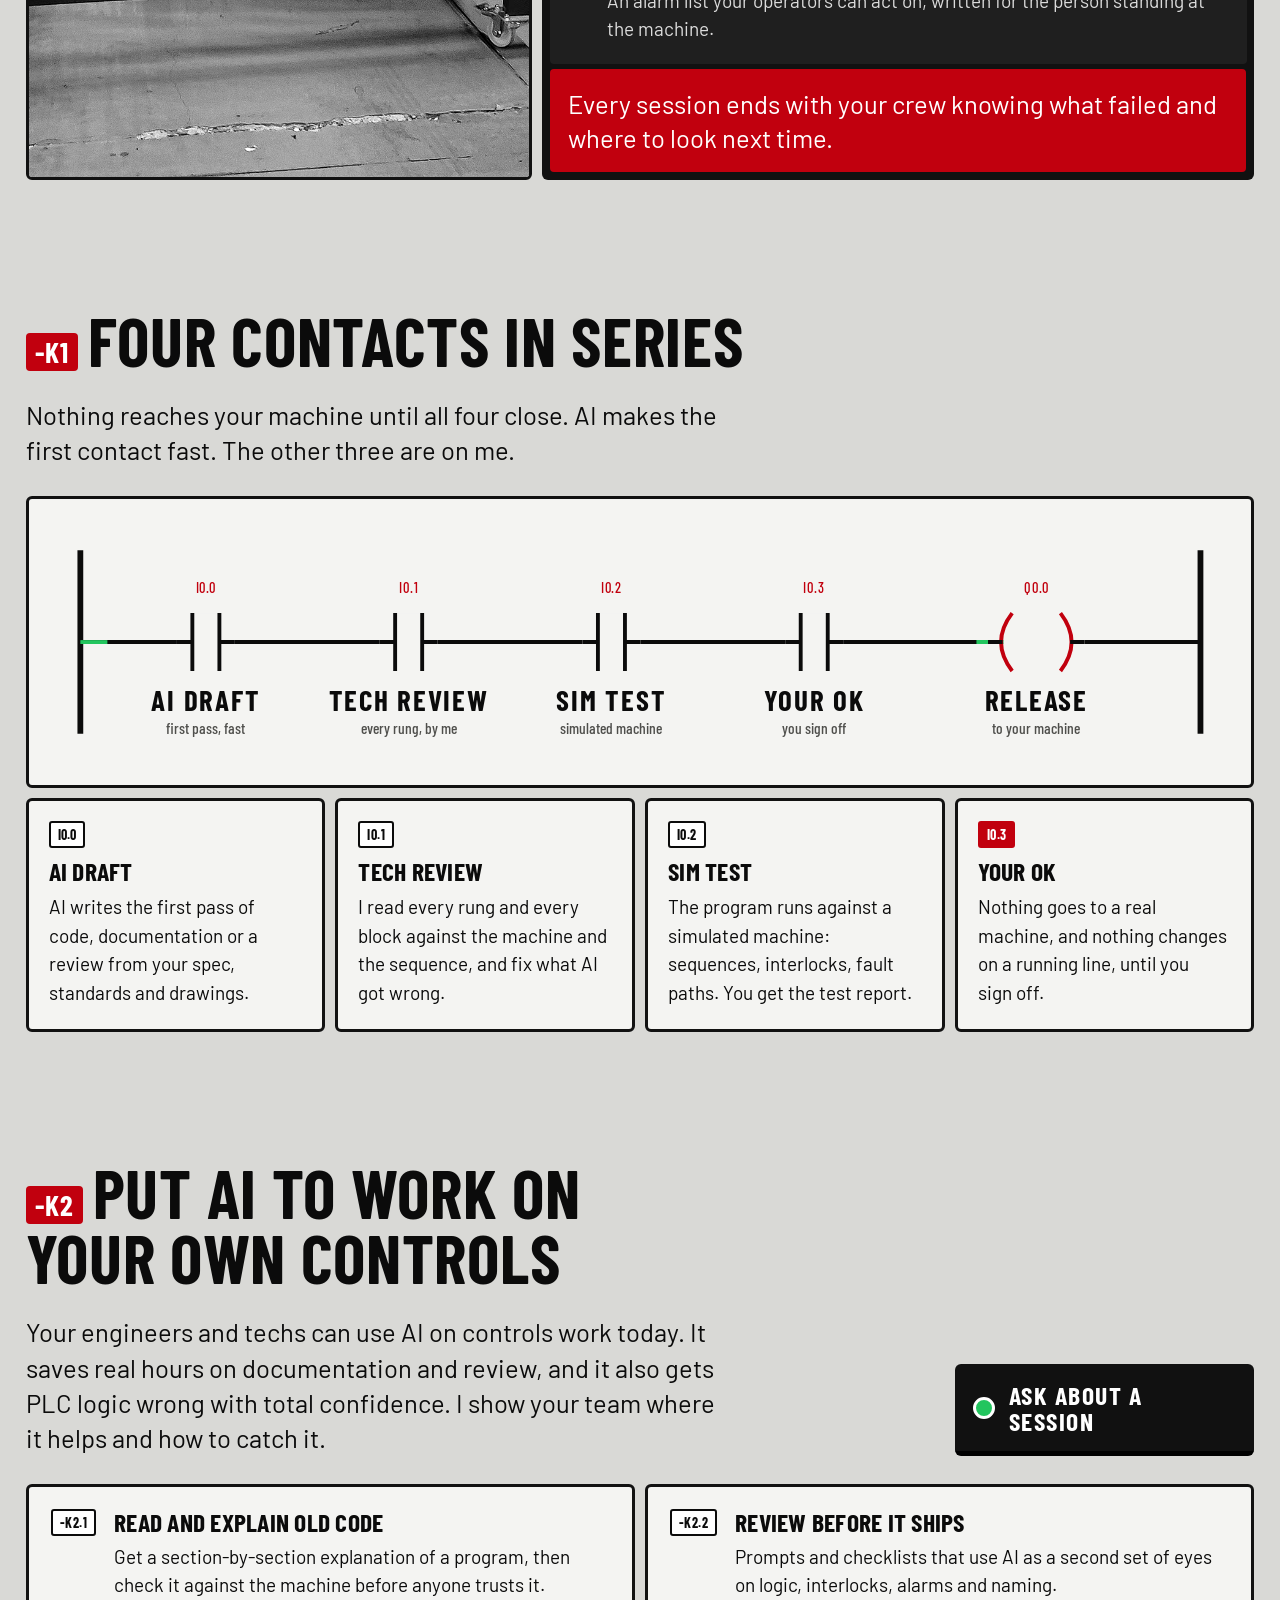
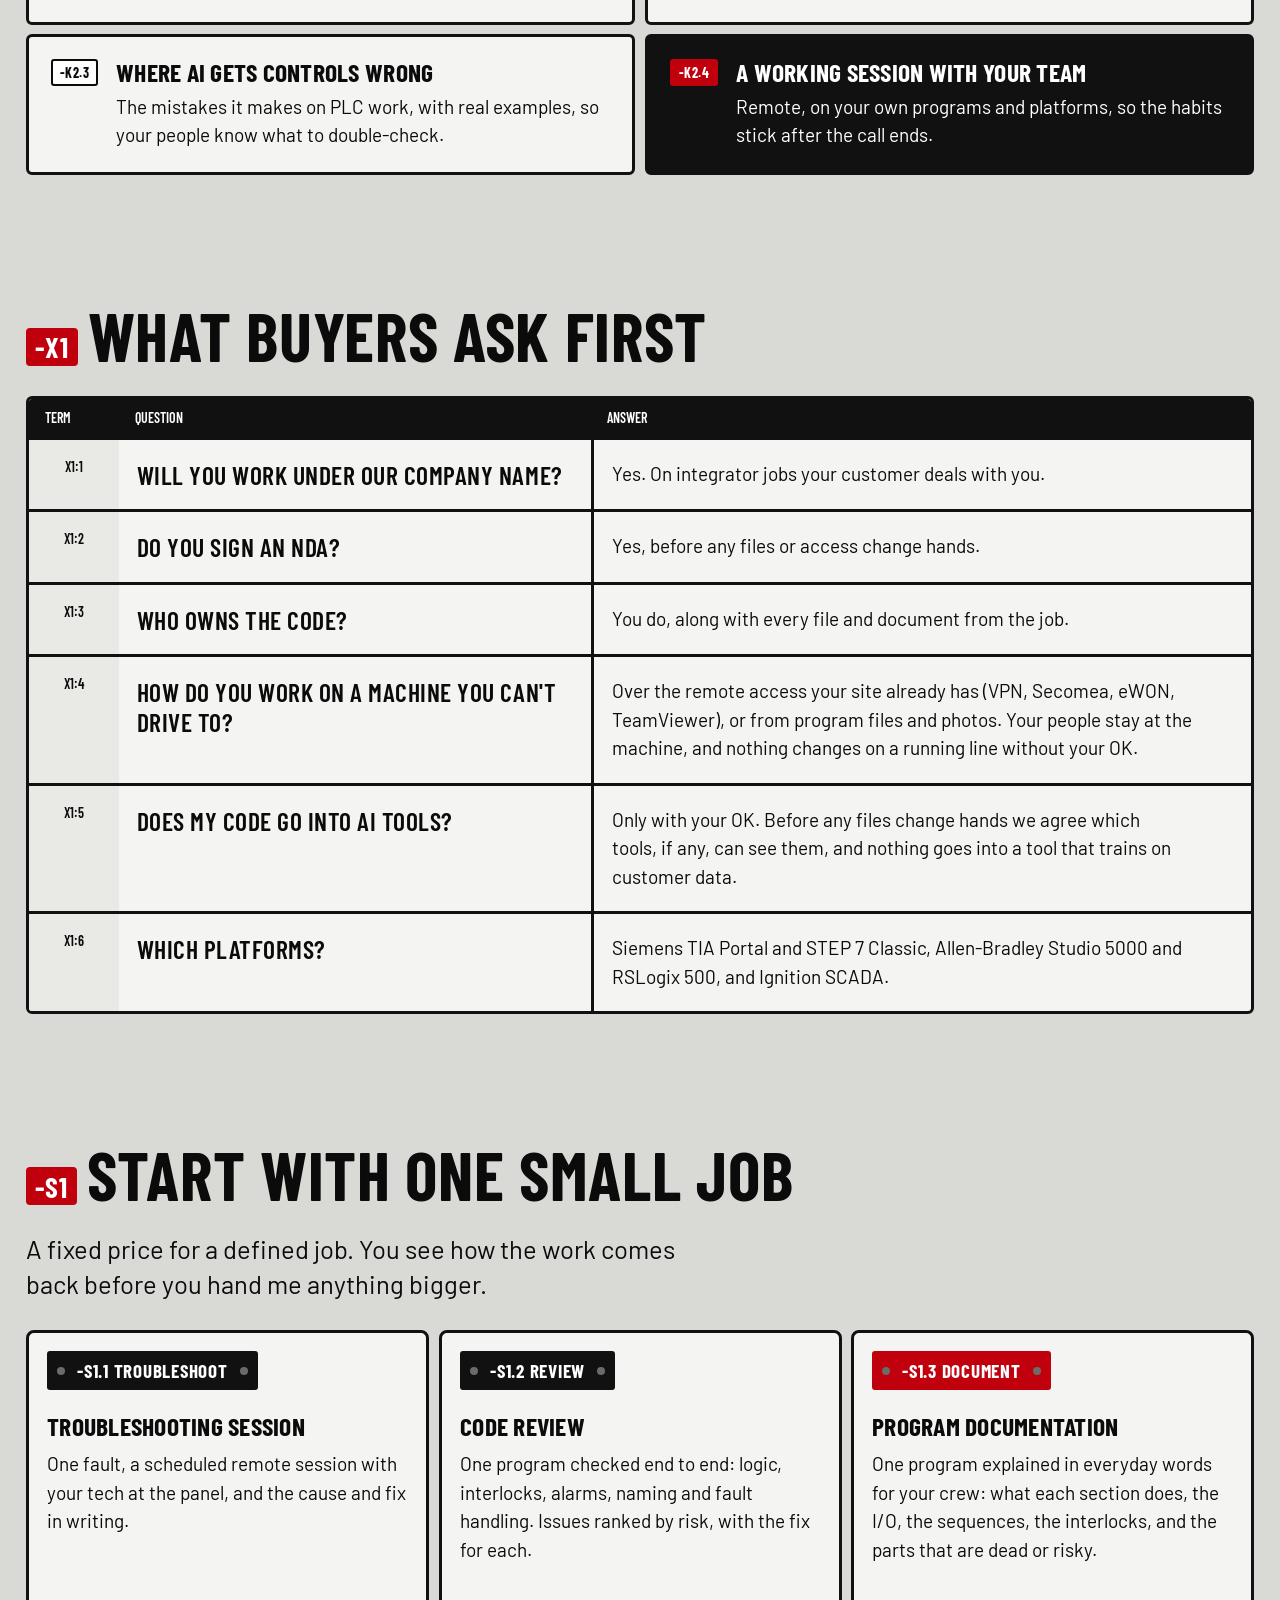
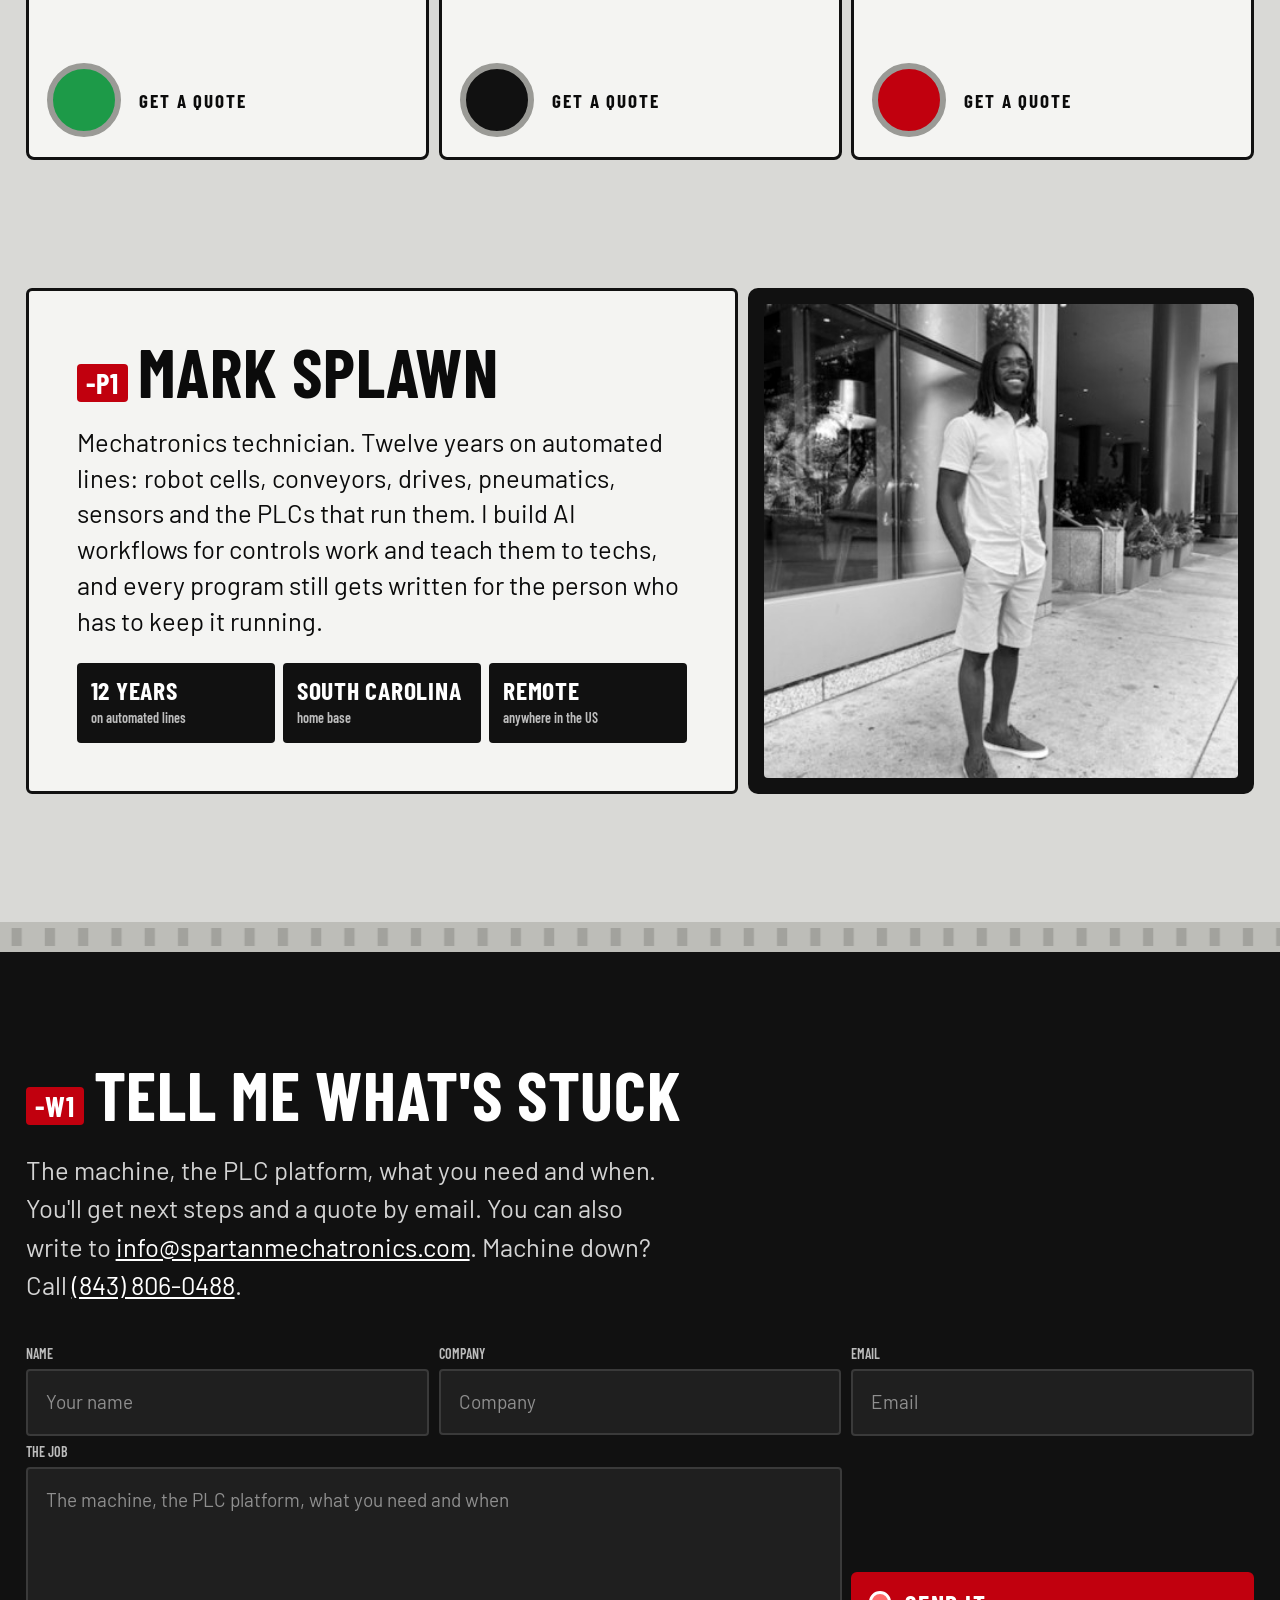
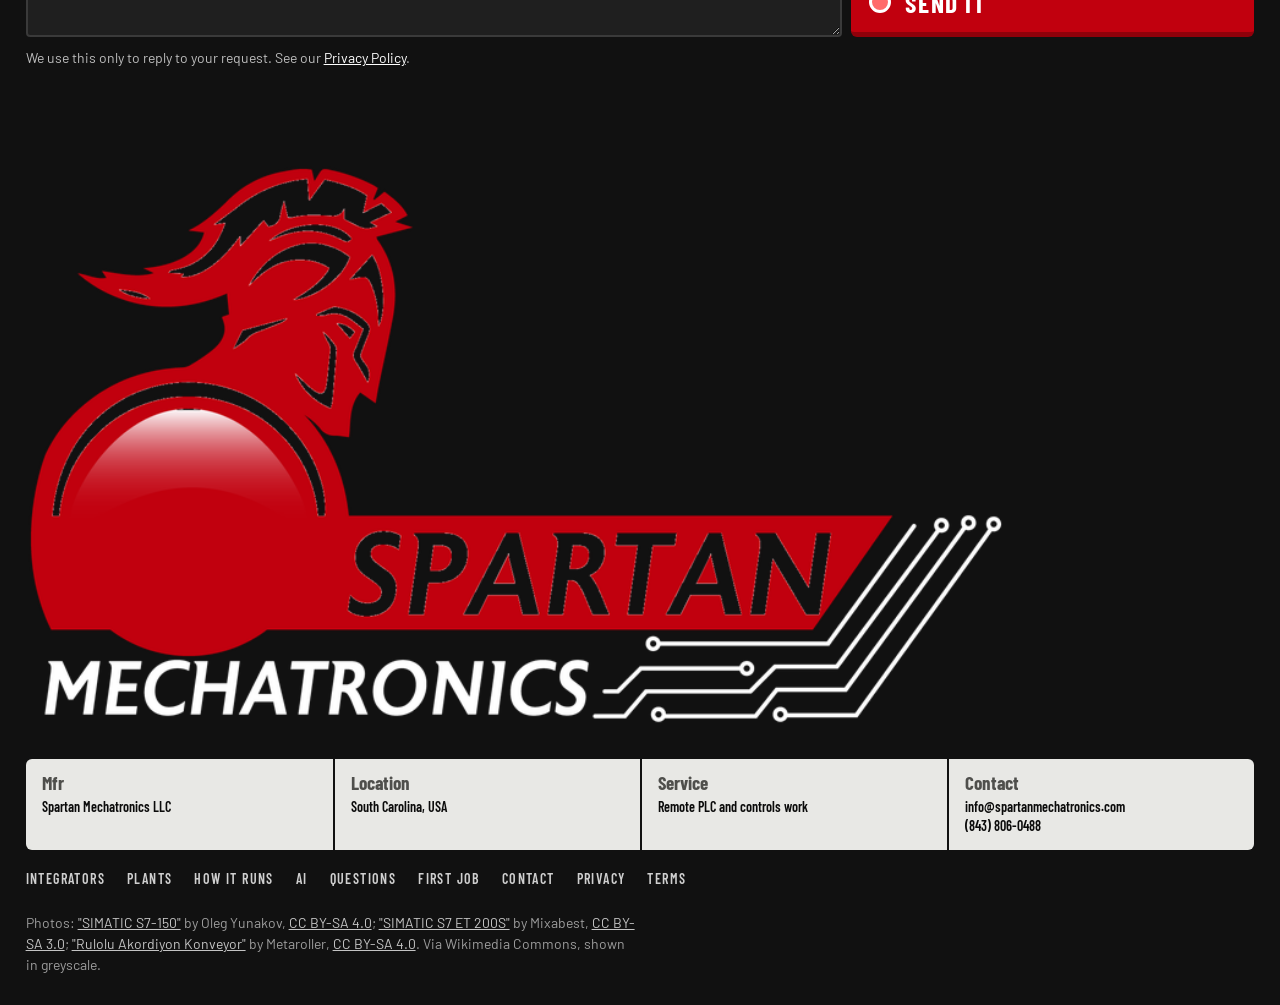
==== commit 74888abf: "Phone number (843) 806-0488; privacy section on phone calls Co-Authored-By: Claude Opus 5.5 <noreply" ====
--- a/index.html
+++ b/index.html
@@ -25,7 +25,7 @@
 <link rel="icon" href="assets/mark.png" type="image/png">
 <link rel="apple-touch-icon" href="assets/mark.png">
 <script type="application/ld+json">
-{"@context":"https://schema.org","@graph":[{"@type":"ProfessionalService","@id":"https://spartanmechatronics.com/#business","name":"Spartan Mechatronics LLC","alternateName":"Spartan Mechatronics","url":"https://spartanmechatronics.com/","logo":"https://spartanmechatronics.com/assets/logo.png","image":"https://spartanmechatronics.com/assets/og-image.png","description":"Contract PLC programming, code review, troubleshooting and documentation for integrators and plants. Siemens, Allen-Bradley, Ignition. Sim-tested first.","email":"info@spartanmechatronics.com","address":{"@type":"PostalAddress","addressRegion":"SC","addressCountry":"US"},"areaServed":{"@type":"Country","name":"United States"},"knowsAbout":["PLC programming","Siemens TIA Portal","Siemens STEP 7","S7-1500","S7-300/400","Allen-Bradley Studio 5000","RSLogix 500","ControlLogix","CompactLogix","Ignition SCADA","HMI programming","PLC troubleshooting","PLC migration","AI-assisted PLC programming"],"hasOfferCatalog":{"@type":"OfferCatalog","name":"Remote controls services","itemListElement":[{"@type":"Offer","itemOffered":{"@type":"Service","name":"PLC programming services","description":"PLC and HMI programming from a spec or functional description, built to the integrator's standards.","areaServed":"US","provider":{"@id":"https://spartanmechatronics.com/#business"}}},{"@type":"Offer","itemOffered":{"@type":"Service","name":"PLC code review","description":"One program checked end to end: logic, interlocks, alarms, naming and fault handling, issues ranked by risk.","areaServed":"US","provider":{"@id":"https://spartanmechatronics.com/#business"}}},{"@type":"Offer","itemOffered":{"@type":"Service","name":"Remote PLC troubleshooting","description":"A scheduled remote session with the plant's tech at the panel, with the cause and fix in writing.","areaServed":"US","provider":{"@id":"https://spartanmechatronics.com/#business"}}},{"@type":"Offer","itemOffered":{"@type":"Service","name":"PLC programming documentation","description":"A program explained in everyday words: sections, I/O, sequences, interlocks.","areaServed":"US","provider":{"@id":"https://spartanmechatronics.com/#business"}}},{"@type":"Offer","itemOffered":{"@type":"Service","name":"PLC migration planning","description":"Upgrade plans for S7-300/400 to S7-1500 and SLC 500 to ControlLogix or CompactLogix, with cost and downtime laid out.","areaServed":"US","provider":{"@id":"https://spartanmechatronics.com/#business"}}},{"@type":"Offer","itemOffered":{"@type":"Service","name":"Simulation testing (virtual FAT)","description":"Sequences, interlocks and fault paths run against a simulated machine before site.","areaServed":"US","provider":{"@id":"https://spartanmechatronics.com/#business"}}},{"@type":"Offer","itemOffered":{"@type":"Service","name":"AI for controls teams","description":"Working sessions that teach a controls team where AI helps on PLC work and how to catch it when it is wrong.","areaServed":"US","provider":{"@id":"https://spartanmechatronics.com/#business"}}}]}},{"@type":"WebSite","@id":"https://spartanmechatronics.com/#website","url":"https://spartanmechatronics.com/","name":"Spartan Mechatronics","publisher":{"@id":"https://spartanmechatronics.com/#business"},"inLanguage":"en-US"},{"@type":"FAQPage","@id":"https://spartanmechatronics.com/#faq","mainEntity":[{"@type":"Question","name":"Will you work under our company name?","acceptedAnswer":{"@type":"Answer","text":"Yes. On integrator jobs your customer deals with you."}},{"@type":"Question","name":"Do you sign an NDA?","acceptedAnswer":{"@type":"Answer","text":"Yes, before any files or access change hands."}},{"@type":"Question","name":"Who owns the code?","acceptedAnswer":{"@type":"Answer","text":"You do, along with every file and document from the job."}},{"@type":"Question","name":"How do you work on a machine you can't drive to?","acceptedAnswer":{"@type":"Answer","text":"Over the remote access your site already has (VPN, Secomea, eWON, TeamViewer), or from program files and photos. Your people stay at the machine, and nothing changes on a running line without your OK."}},{"@type":"Question","name":"Does my code go into AI tools?","acceptedAnswer":{"@type":"Answer","text":"Only with your OK. Before any files change hands we agree which tools, if any, can see them, and nothing goes into a tool that trains on customer data."}},{"@type":"Question","name":"Which platforms?","acceptedAnswer":{"@type":"Answer","text":"Siemens TIA Portal and STEP 7 Classic, Allen-Bradley Studio 5000 and RSLogix 500, and Ignition SCADA."}}]}]}
+{"@context":"https://schema.org","@graph":[{"@type":"ProfessionalService","@id":"https://spartanmechatronics.com/#business","name":"Spartan Mechatronics LLC","alternateName":"Spartan Mechatronics","url":"https://spartanmechatronics.com/","logo":"https://spartanmechatronics.com/assets/logo.png","image":"https://spartanmechatronics.com/assets/og-image.png","description":"Contract PLC programming, code review, troubleshooting and documentation for integrators and plants. Siemens, Allen-Bradley, Ignition. Sim-tested first.","email":"info@spartanmechatronics.com","telephone":"+1-843-806-0488","address":{"@type":"PostalAddress","addressRegion":"SC","addressCountry":"US"},"areaServed":{"@type":"Country","name":"United States"},"knowsAbout":["PLC programming","Siemens TIA Portal","Siemens STEP 7","S7-1500","S7-300/400","Allen-Bradley Studio 5000","RSLogix 500","ControlLogix","CompactLogix","Ignition SCADA","HMI programming","PLC troubleshooting","PLC migration","AI-assisted PLC programming"],"hasOfferCatalog":{"@type":"OfferCatalog","name":"Remote controls services","itemListElement":[{"@type":"Offer","itemOffered":{"@type":"Service","name":"PLC programming services","description":"PLC and HMI programming from a spec or functional description, built to the integrator's standards.","areaServed":"US","provider":{"@id":"https://spartanmechatronics.com/#business"}}},{"@type":"Offer","itemOffered":{"@type":"Service","name":"PLC code review","description":"One program checked end to end: logic, interlocks, alarms, naming and fault handling, issues ranked by risk.","areaServed":"US","provider":{"@id":"https://spartanmechatronics.com/#business"}}},{"@type":"Offer","itemOffered":{"@type":"Service","name":"Remote PLC troubleshooting","description":"A scheduled remote session with the plant's tech at the panel, with the cause and fix in writing.","areaServed":"US","provider":{"@id":"https://spartanmechatronics.com/#business"}}},{"@type":"Offer","itemOffered":{"@type":"Service","name":"PLC programming documentation","description":"A program explained in everyday words: sections, I/O, sequences, interlocks.","areaServed":"US","provider":{"@id":"https://spartanmechatronics.com/#business"}}},{"@type":"Offer","itemOffered":{"@type":"Service","name":"PLC migration planning","description":"Upgrade plans for S7-300/400 to S7-1500 and SLC 500 to ControlLogix or CompactLogix, with cost and downtime laid out.","areaServed":"US","provider":{"@id":"https://spartanmechatronics.com/#business"}}},{"@type":"Offer","itemOffered":{"@type":"Service","name":"Simulation testing (virtual FAT)","description":"Sequences, interlocks and fault paths run against a simulated machine before site.","areaServed":"US","provider":{"@id":"https://spartanmechatronics.com/#business"}}},{"@type":"Offer","itemOffered":{"@type":"Service","name":"AI for controls teams","description":"Working sessions that teach a controls team where AI helps on PLC work and how to catch it when it is wrong.","areaServed":"US","provider":{"@id":"https://spartanmechatronics.com/#business"}}}]}},{"@type":"WebSite","@id":"https://spartanmechatronics.com/#website","url":"https://spartanmechatronics.com/","name":"Spartan Mechatronics","publisher":{"@id":"https://spartanmechatronics.com/#business"},"inLanguage":"en-US"},{"@type":"FAQPage","@id":"https://spartanmechatronics.com/#faq","mainEntity":[{"@type":"Question","name":"Will you work under our company name?","acceptedAnswer":{"@type":"Answer","text":"Yes. On integrator jobs your customer deals with you."}},{"@type":"Question","name":"Do you sign an NDA?","acceptedAnswer":{"@type":"Answer","text":"Yes, before any files or access change hands."}},{"@type":"Question","name":"Who owns the code?","acceptedAnswer":{"@type":"Answer","text":"You do, along with every file and document from the job."}},{"@type":"Question","name":"How do you work on a machine you can't drive to?","acceptedAnswer":{"@type":"Answer","text":"Over the remote access your site already has (VPN, Secomea, eWON, TeamViewer), or from program files and photos. Your people stay at the machine, and nothing changes on a running line without your OK."}},{"@type":"Question","name":"Does my code go into AI tools?","acceptedAnswer":{"@type":"Answer","text":"Only with your OK. Before any files change hands we agree which tools, if any, can see them, and nothing goes into a tool that trains on customer data."}},{"@type":"Question","name":"Which platforms?","acceptedAnswer":{"@type":"Answer","text":"Siemens TIA Portal and STEP 7 Classic, Allen-Bradley Studio 5000 and RSLogix 500, and Ignition SCADA."}}]}]}
 </script>
 <script>document.documentElement.classList.add('js')</script>
 <link rel="preconnect" href="https://fonts.googleapis.com">
@@ -622,7 +622,7 @@
 <section class="contact" id="contact" aria-labelledby="contact-h" style="margin-top:0">
   <div class="inner">
     <h2 id="contact-h"><span class="dt">-W1</span>Tell me what's stuck</h2>
-    <p class="intro">The machine, the PLC platform, what you need and when. You'll get next steps and a quote by email. You can also write to <a href="mailto:info@spartanmechatronics.com">info@spartanmechatronics.com</a>.</p>
+    <p class="intro">The machine, the PLC platform, what you need and when. You'll get next steps and a quote by email. You can also write to <a href="mailto:info@spartanmechatronics.com">info@spartanmechatronics.com</a>. Machine down? Call <a href="tel:+18438060488">(843) 806-0488</a>.</p>
     <form class="form" id="job" novalidate>
       <div class="field"><label for="f-name">NAME</label><span class="why" aria-live="polite">Add your name</span><input name="name" id="f-name" class="t-input" placeholder="Your name" autocomplete="name" required></div>
       <div class="field"><label for="f-company">COMPANY</label><input name="company" id="f-company" placeholder="Company" autocomplete="organization"></div>
@@ -643,7 +643,7 @@
     <div><b>Mfr</b>Spartan Mechatronics LLC</div>
     <div><b>Location</b>South Carolina, USA</div>
     <div><b>Service</b>Remote PLC and controls work</div>
-    <div><b>Contact</b><a href="mailto:info@spartanmechatronics.com">info@spartanmechatronics.com</a></div>
+    <div><b>Contact</b><a href="mailto:info@spartanmechatronics.com">info@spartanmechatronics.com</a><br><a href="tel:+18438060488">(843) 806-0488</a></div>
   </div>
   <div class="foot-links"><a href="#integrators">Integrators</a><a href="#plants">Plants</a><a href="#how">How it runs</a><a href="#ai">AI</a><a href="#questions">Questions</a><a href="#start">First job</a><a href="#contact">Contact</a><a href="privacy.html">Privacy</a><a href="terms.html">Terms</a></div>
   <p class="credits">Photos: <a href="https://commons.wikimedia.org/w/index.php?curid=154795329">"SIMATIC S7-150"</a> by Oleg Yunakov, <a href="https://creativecommons.org/licenses/by-sa/4.0/">CC BY-SA 4.0</a>; <a href="https://commons.wikimedia.org/w/index.php?curid=26797214">"SIMATIC S7 ET 200S"</a> by Mixabest, <a href="https://creativecommons.org/licenses/by-sa/3.0/">CC BY-SA 3.0</a>; <a href="https://commons.wikimedia.org/w/index.php?curid=142988646">"Rulolu Akordiyon Konveyor"</a> by Metaroller, <a href="https://creativecommons.org/licenses/by-sa/4.0/">CC BY-SA 4.0</a>. Via Wikimedia Commons, shown in greyscale.</p>
@@ -660,6 +660,9 @@
 (function(){
   // Quote requests go to the HubSpot form "Website quote request (spartanmechatronics.com)"
   const HS='https://api.hsforms.com/submissions/v3/integration/submit/246313477/dd51fef0-786d-4097-bc46-93b11a413801';
+  // ...and to the lead logger (red-tip-automation/integrations/lead-logger), which tags the
+  // HubSpot contact Spartan / Form and emails Markus. Empty = HubSpot only.
+  const LOGGER='';
   const form=document.getElementById('job'),msg=document.getElementById('job-msg'),btn=form.querySelector('button');
   const label=btn.innerHTML;
   const v=id=>document.getElementById(id).value.trim();
@@ -688,14 +691,18 @@
     if(last)fields.push({name:'lastname',value:last});
     btn.disabled=true;btn.textContent='Sending...';
     try{
-      const r=await fetch(HS,{method:'POST',headers:{'Content-Type':'application/json'},
-        body:JSON.stringify({fields,context:{pageUri:location.href,pageName:document.title}})});
-      if(!r.ok)throw new Error(r.status);
+      // Both go out at once. Either one getting through counts as sent.
+      const sends=[fetch(HS,{method:'POST',headers:{'Content-Type':'application/json'},
+        body:JSON.stringify({fields,context:{pageUri:location.href,pageName:document.title}})})];
+      if(LOGGER)sends.push(fetch(LOGGER,{method:'POST',
+        body:new URLSearchParams({name,company,email,job,page:location.href})}));
+      const res=await Promise.allSettled(sends);
+      if(!res.some(x=>x.status==='fulfilled'&&x.value.ok))throw new Error('not sent');
       form.hidden=true;
       show('Thanks, '+esc(first)+'. I got it and will reply to '+esc(email)+' with next steps and a quote.');
     }catch(err){
       btn.disabled=false;btn.innerHTML=label;
-      show('That didn\'t go through. Please email <a href="mailto:info@spartanmechatronics.com?subject=Controls%20job">info@spartanmechatronics.com</a> instead.',true);
+      show('That didn\'t go through. Please email <a href="mailto:info@spartanmechatronics.com?subject=Controls%20job">info@spartanmechatronics.com</a> or call <a href="tel:+18438060488">(843) 806-0488</a> instead.',true);
     }
   });
 })();
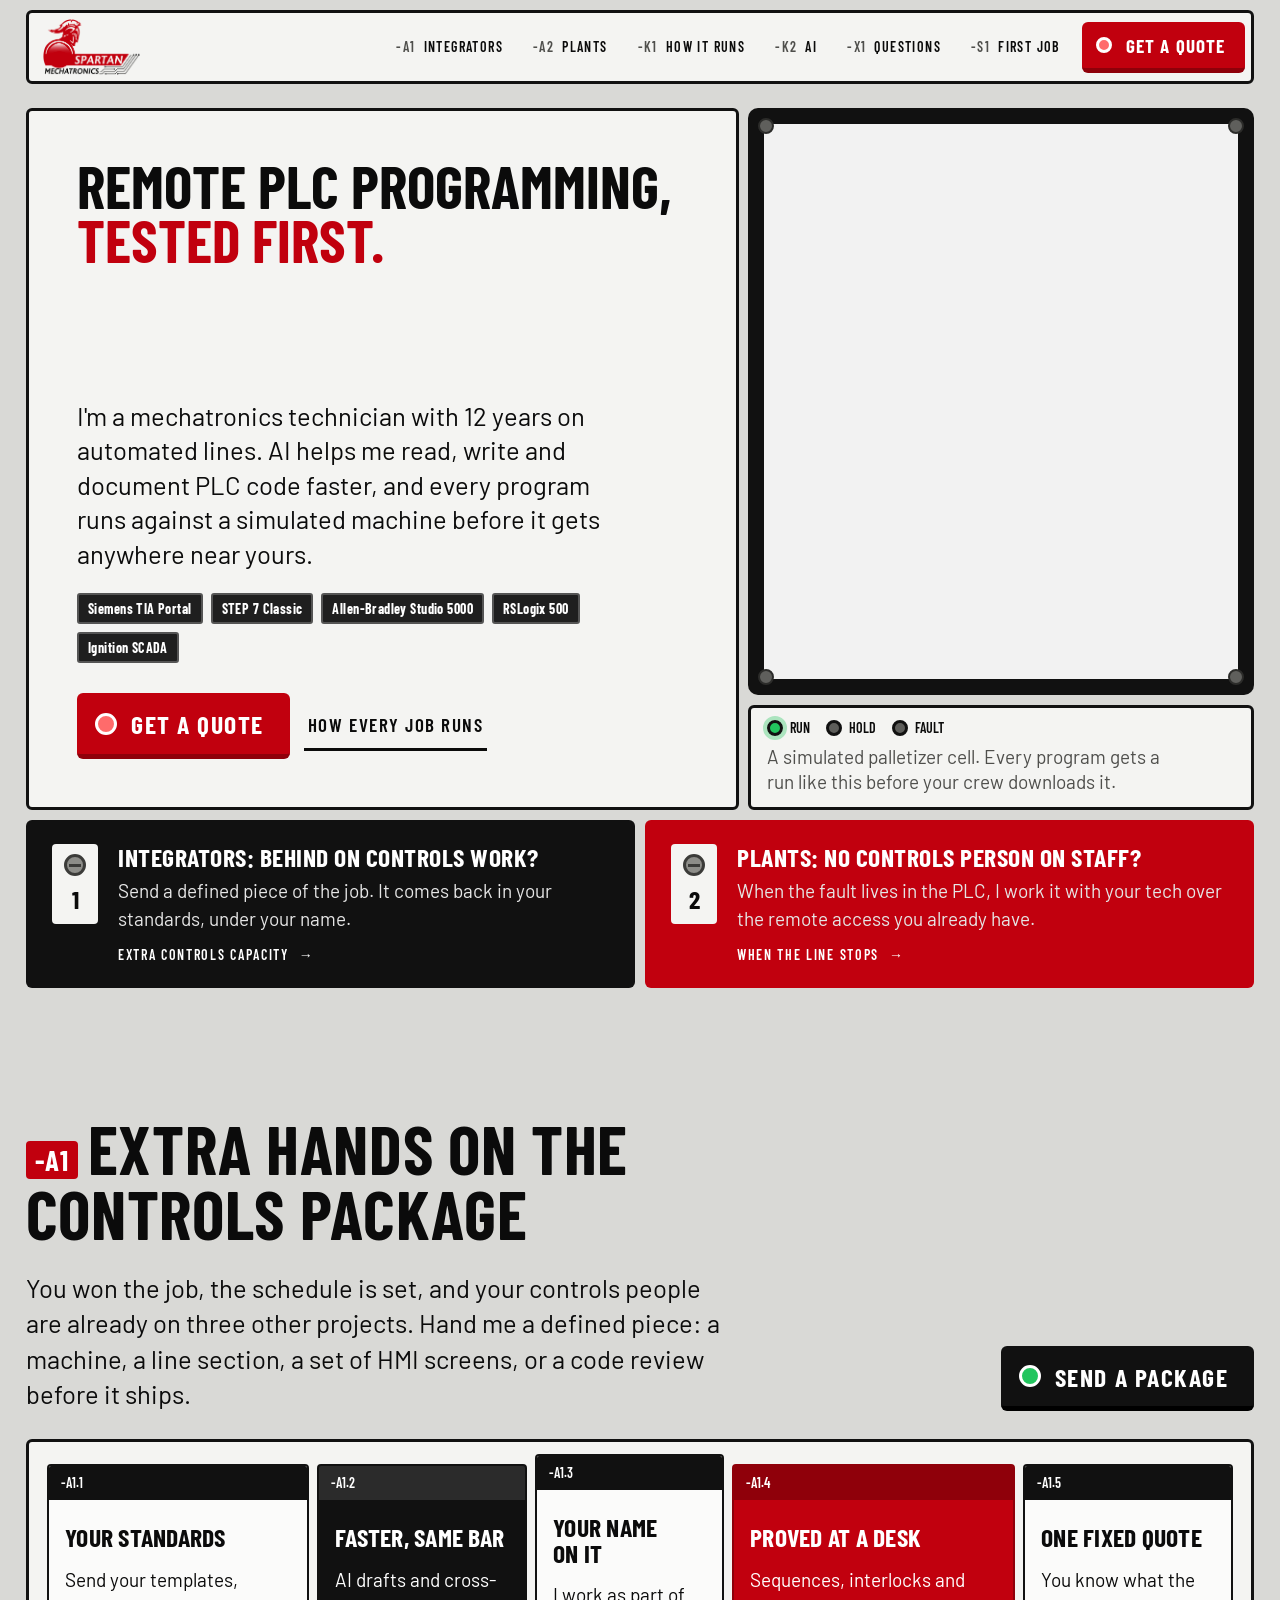
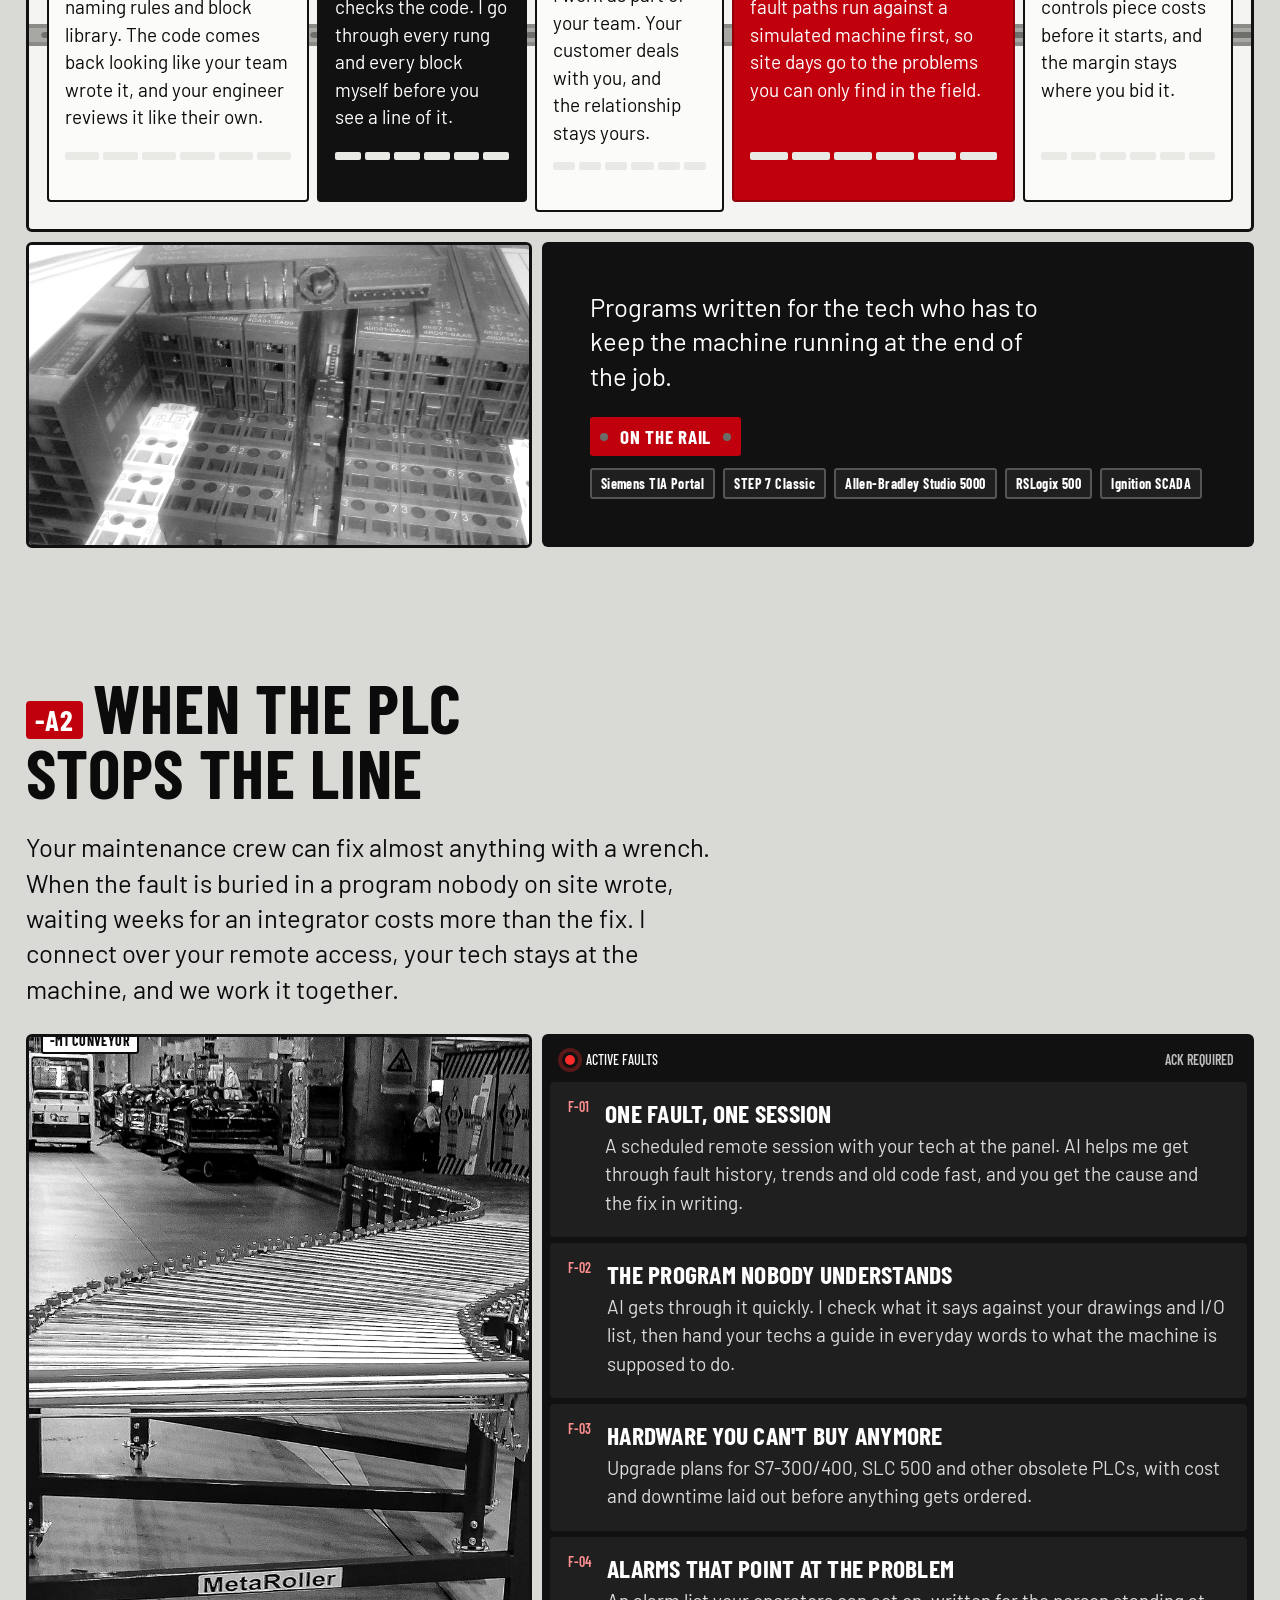
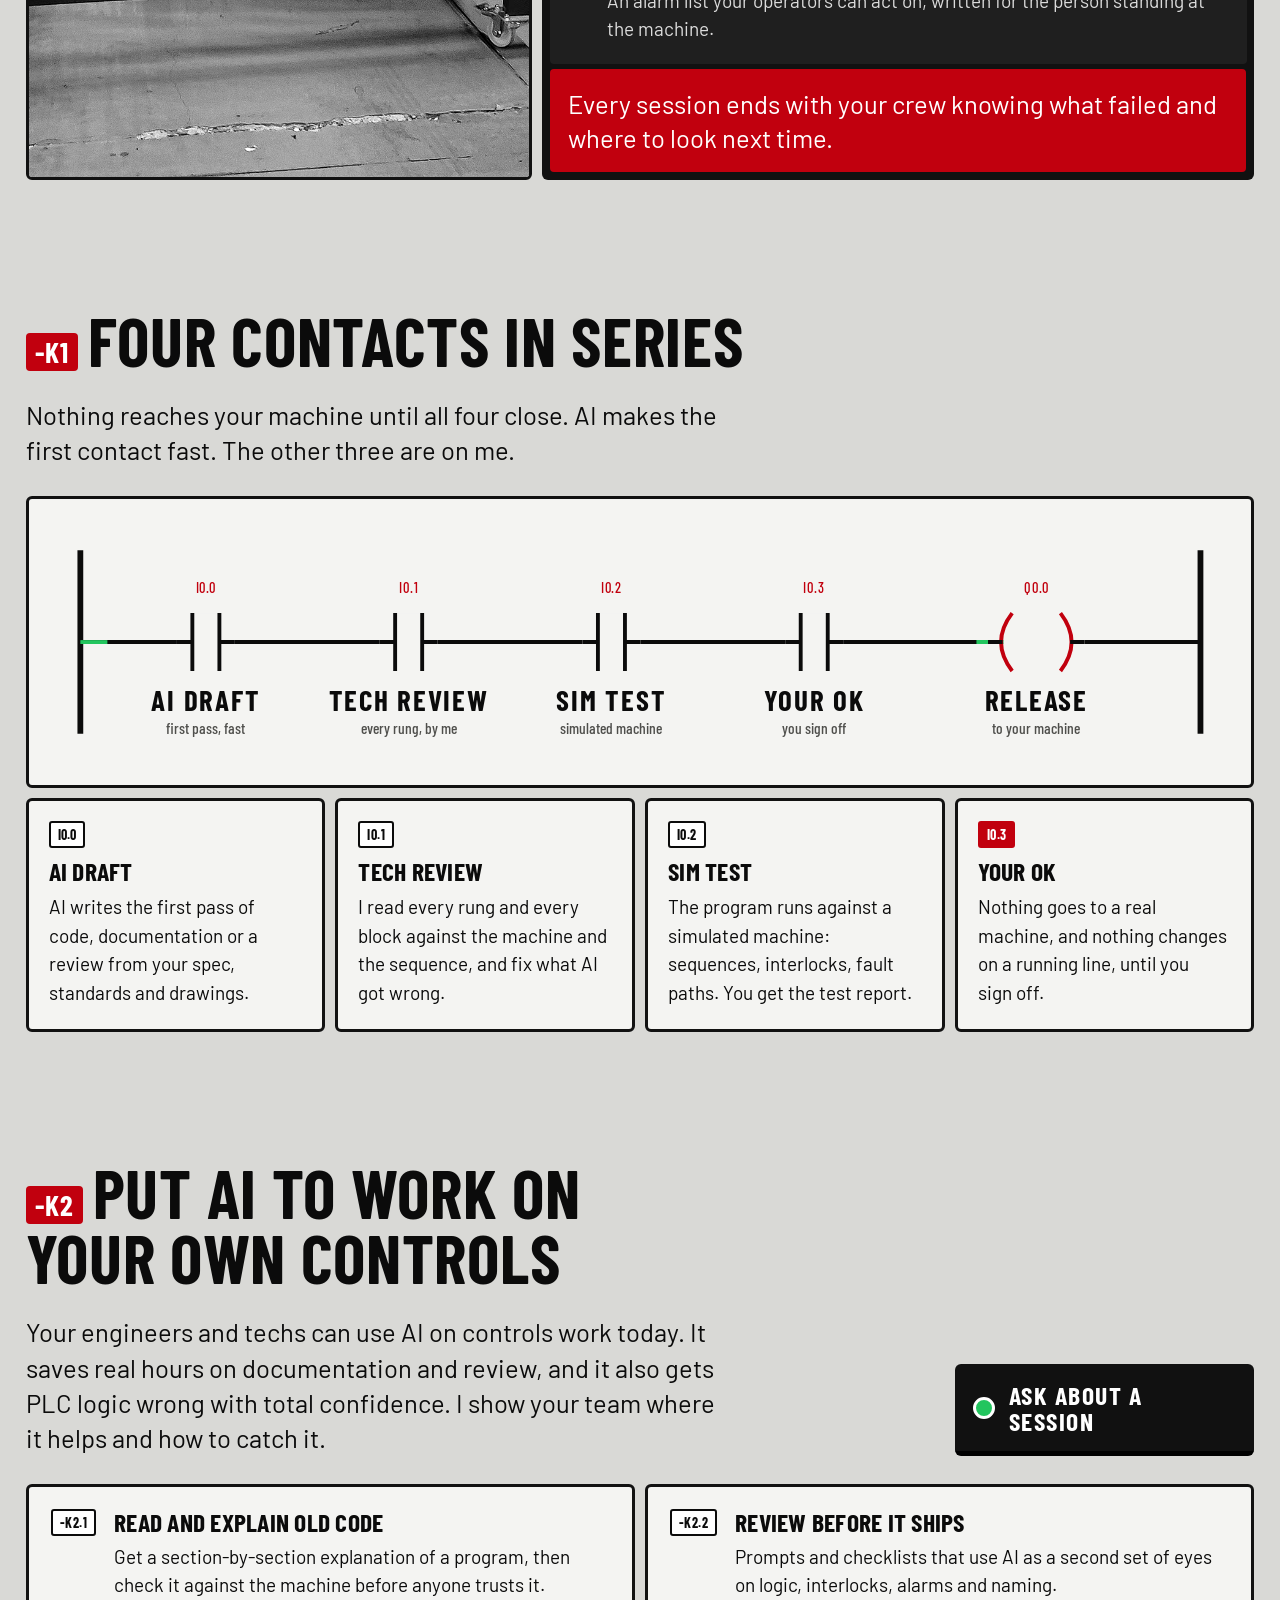
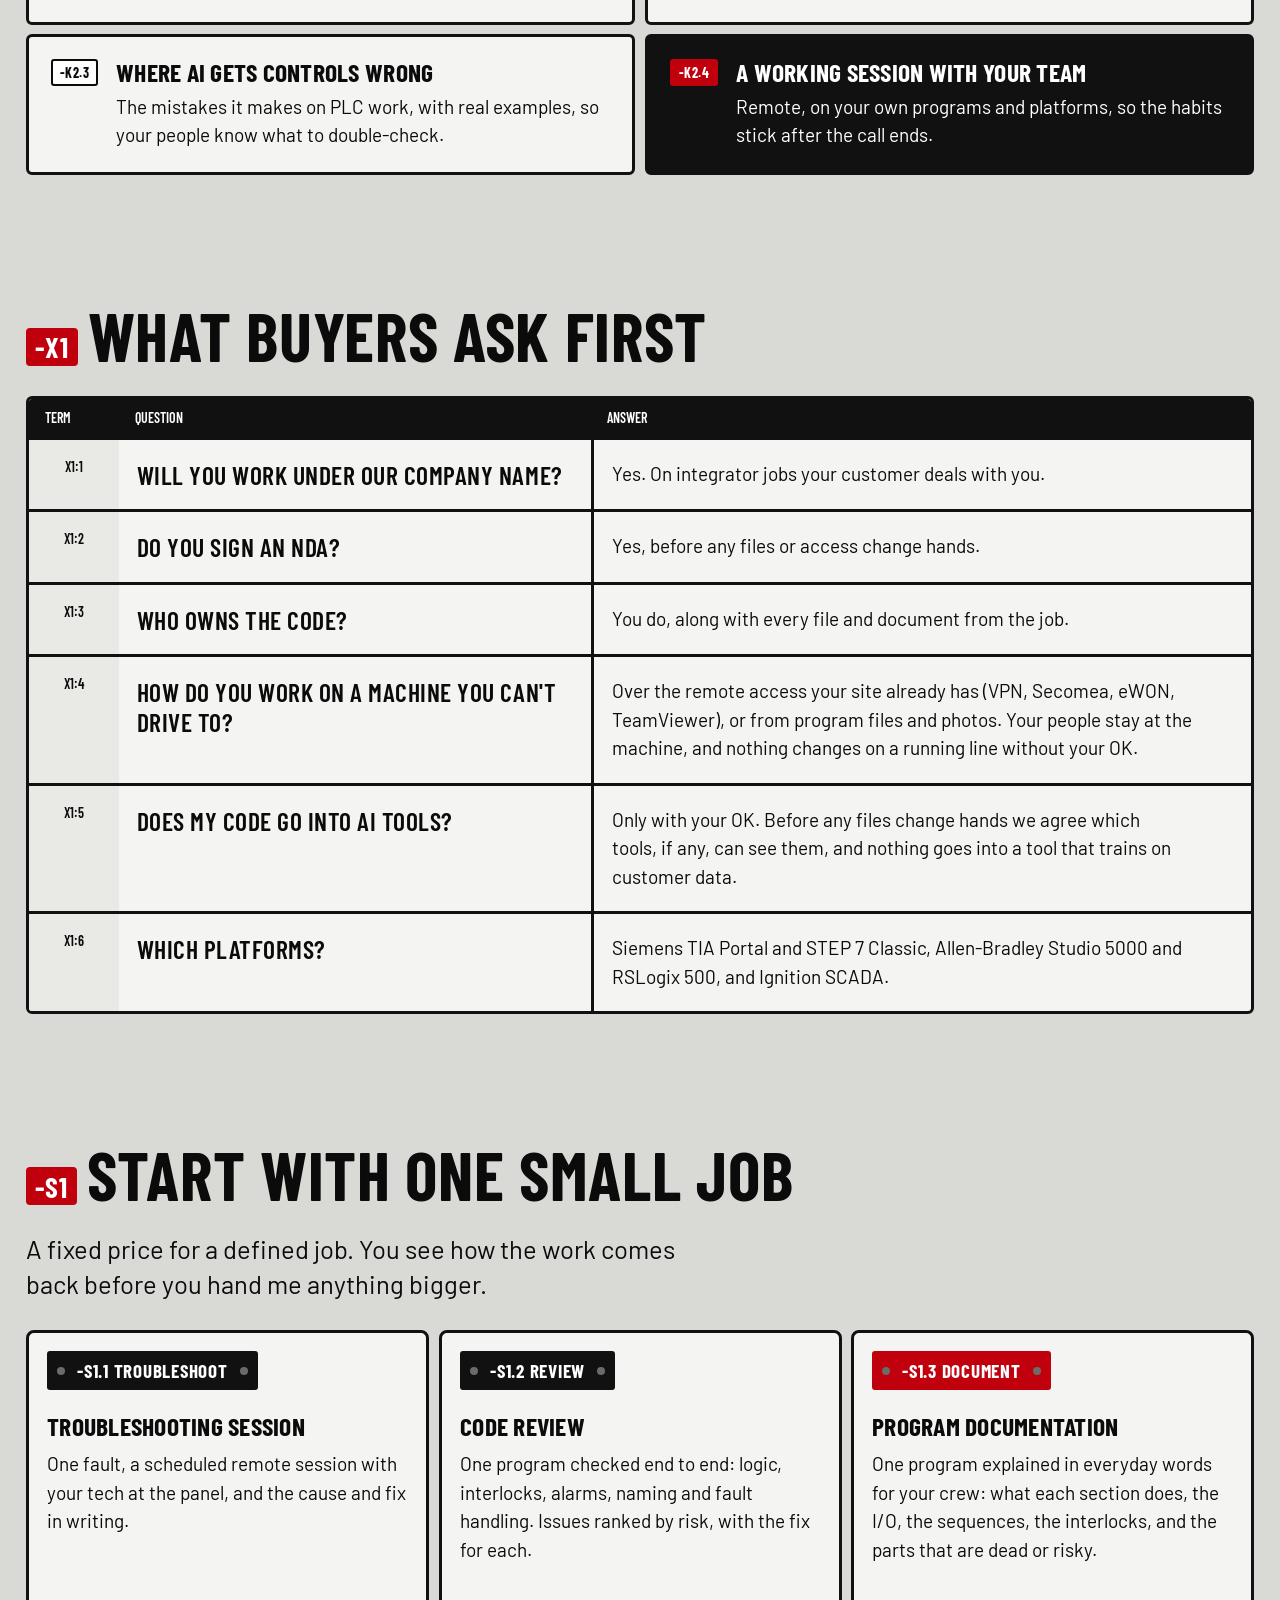
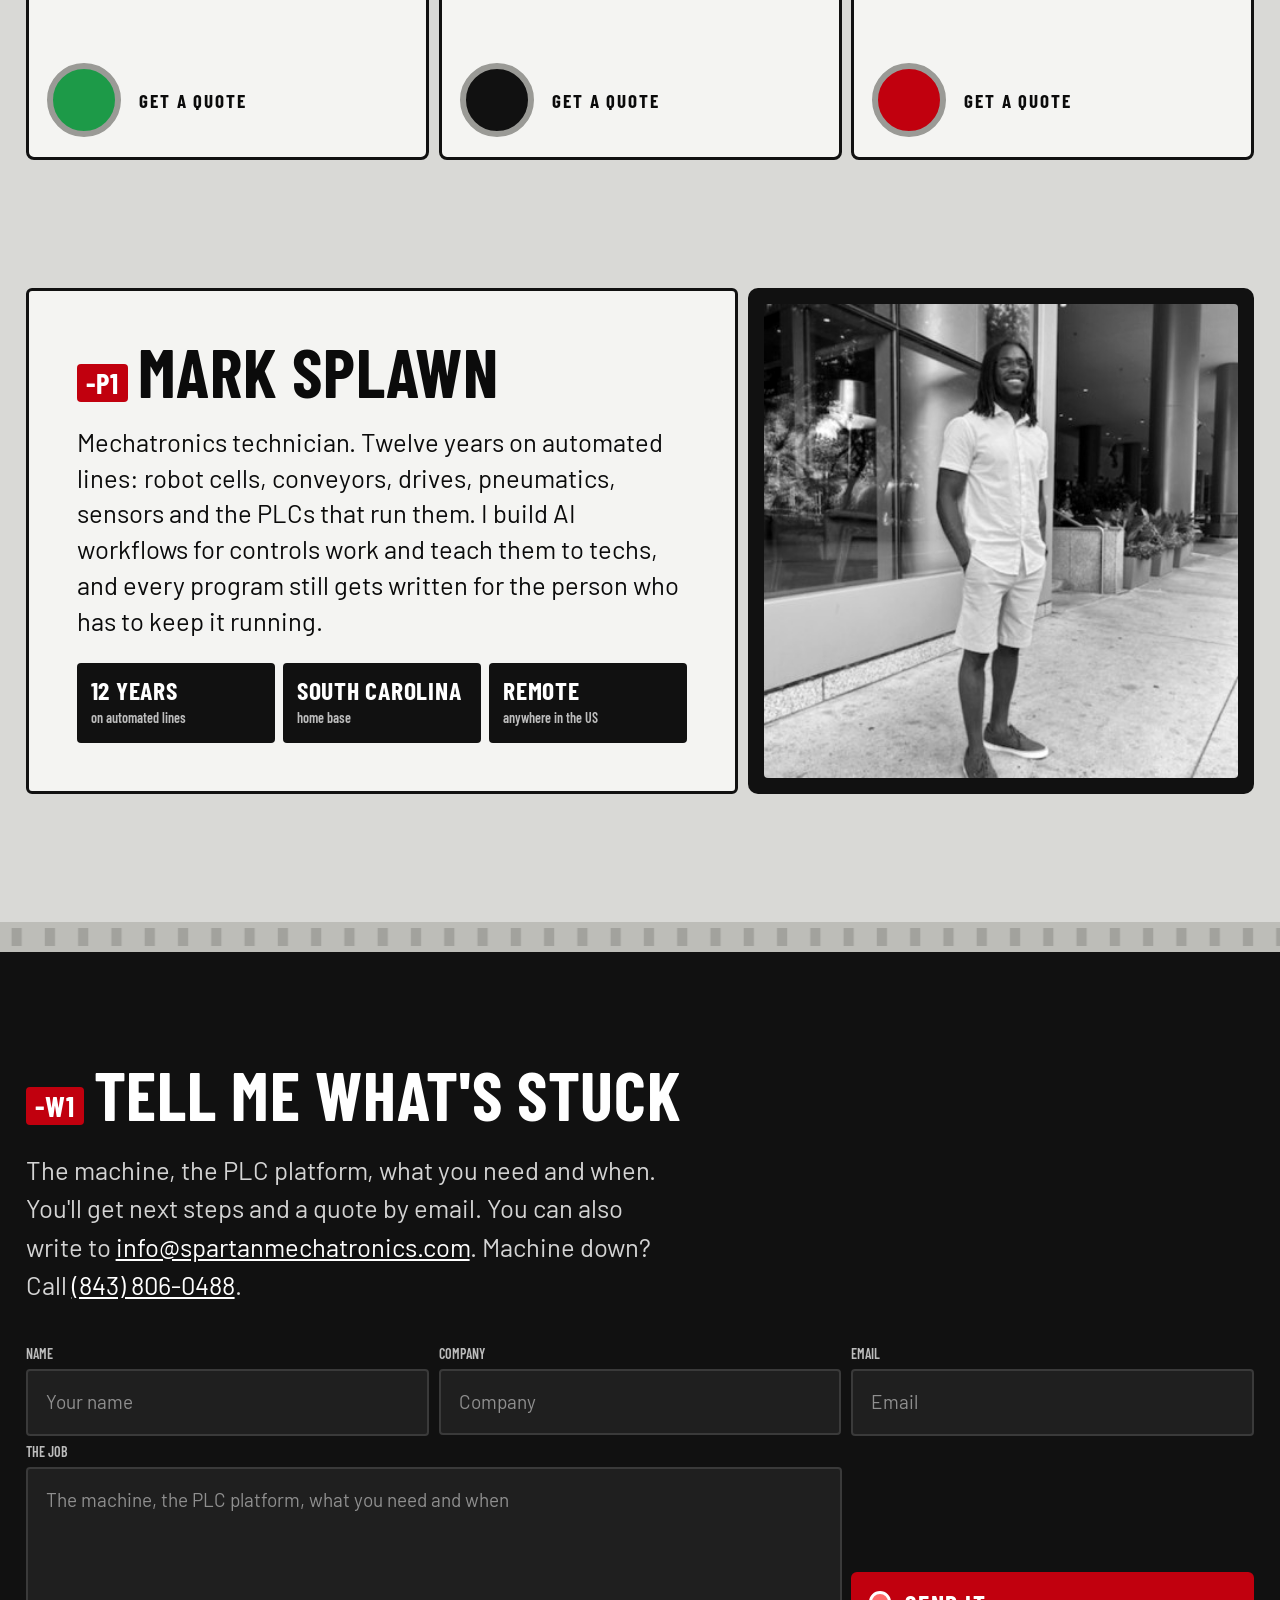
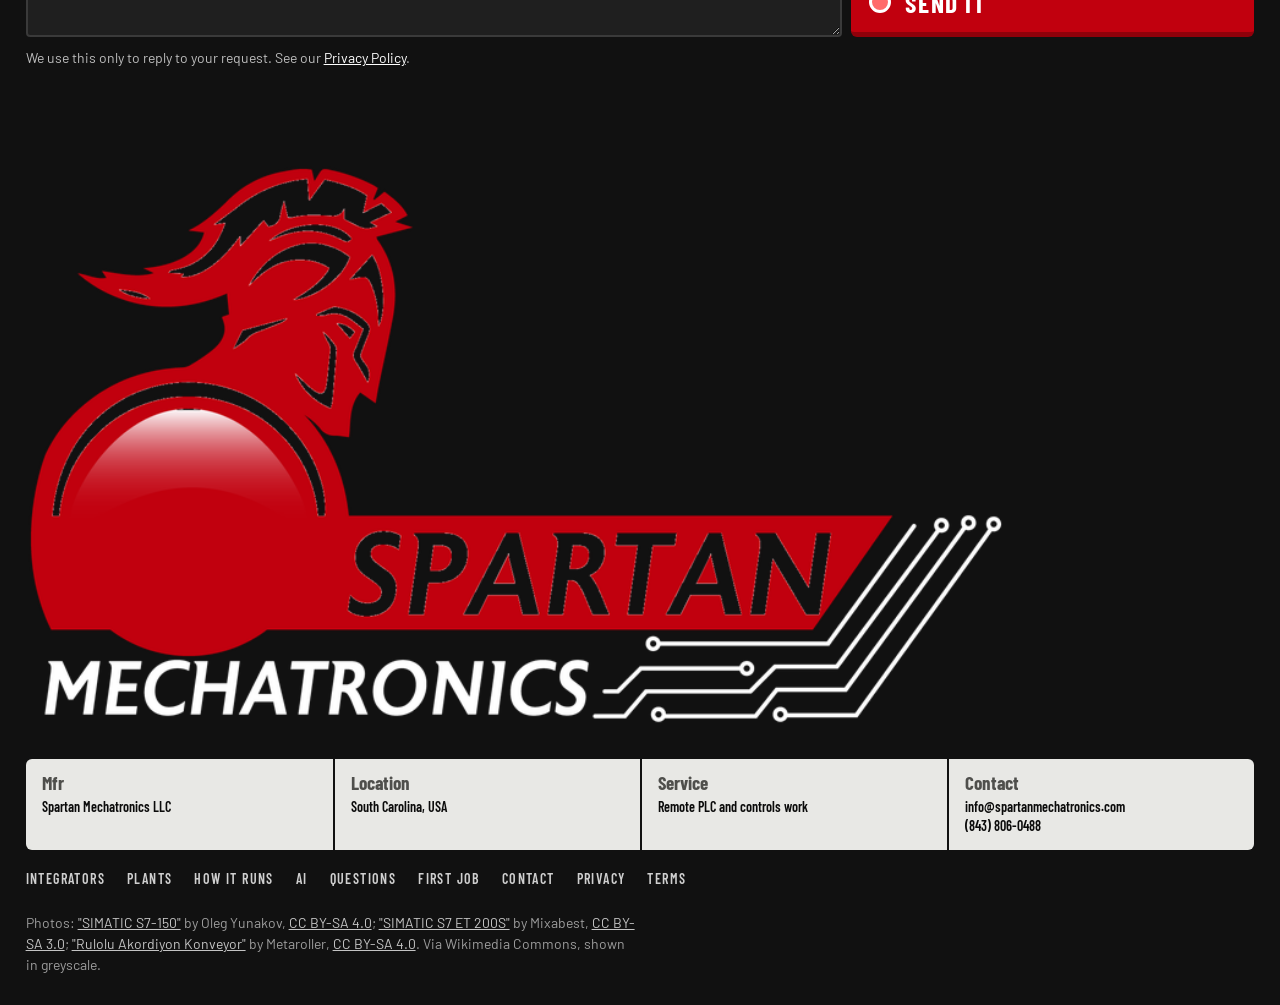
==== commit d9ccce73: "Quote form also posts to the lead logger Co-Authored-By: Claude Opus 5.5 <noreply@anthropic.com>" ====
--- a/index.html
+++ b/index.html
@@ -662,7 +662,7 @@
   const HS='https://api.hsforms.com/submissions/v3/integration/submit/246313477/dd51fef0-786d-4097-bc46-93b11a413801';
   // ...and to the lead logger (red-tip-automation/integrations/lead-logger), which tags the
   // HubSpot contact Spartan / Form and emails Markus. Empty = HubSpot only.
-  const LOGGER='';
+  const LOGGER='https://script.google.com/macros/s/AKfycbzySp4lg6zygL9EmyQZ0FVmUsZ45Wp6ZLntkTydyCAIjbyXO8sxis-8q0hqx0-9v6jgjg/exec?brand=spartan&source=form';
   const form=document.getElementById('job'),msg=document.getElementById('job-msg'),btn=form.querySelector('button');
   const label=btn.innerHTML;
   const v=id=>document.getElementById(id).value.trim();
